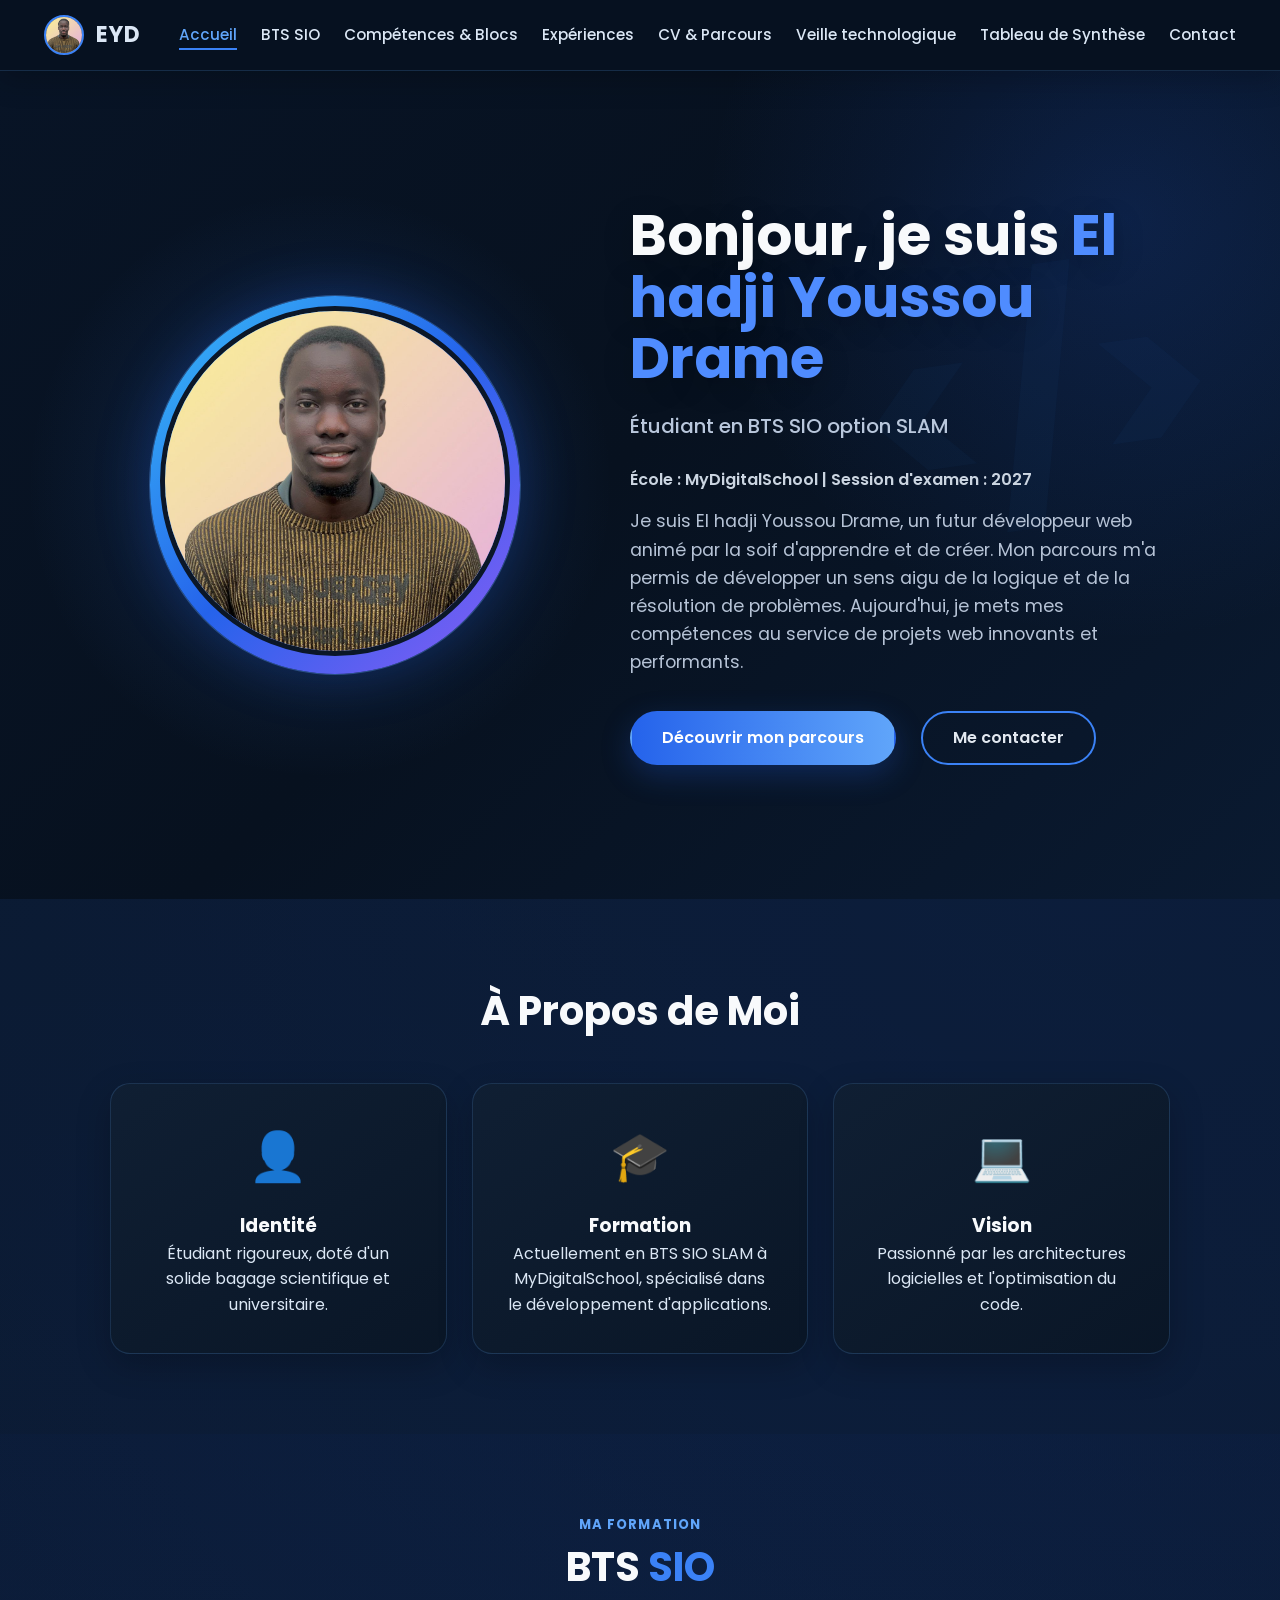
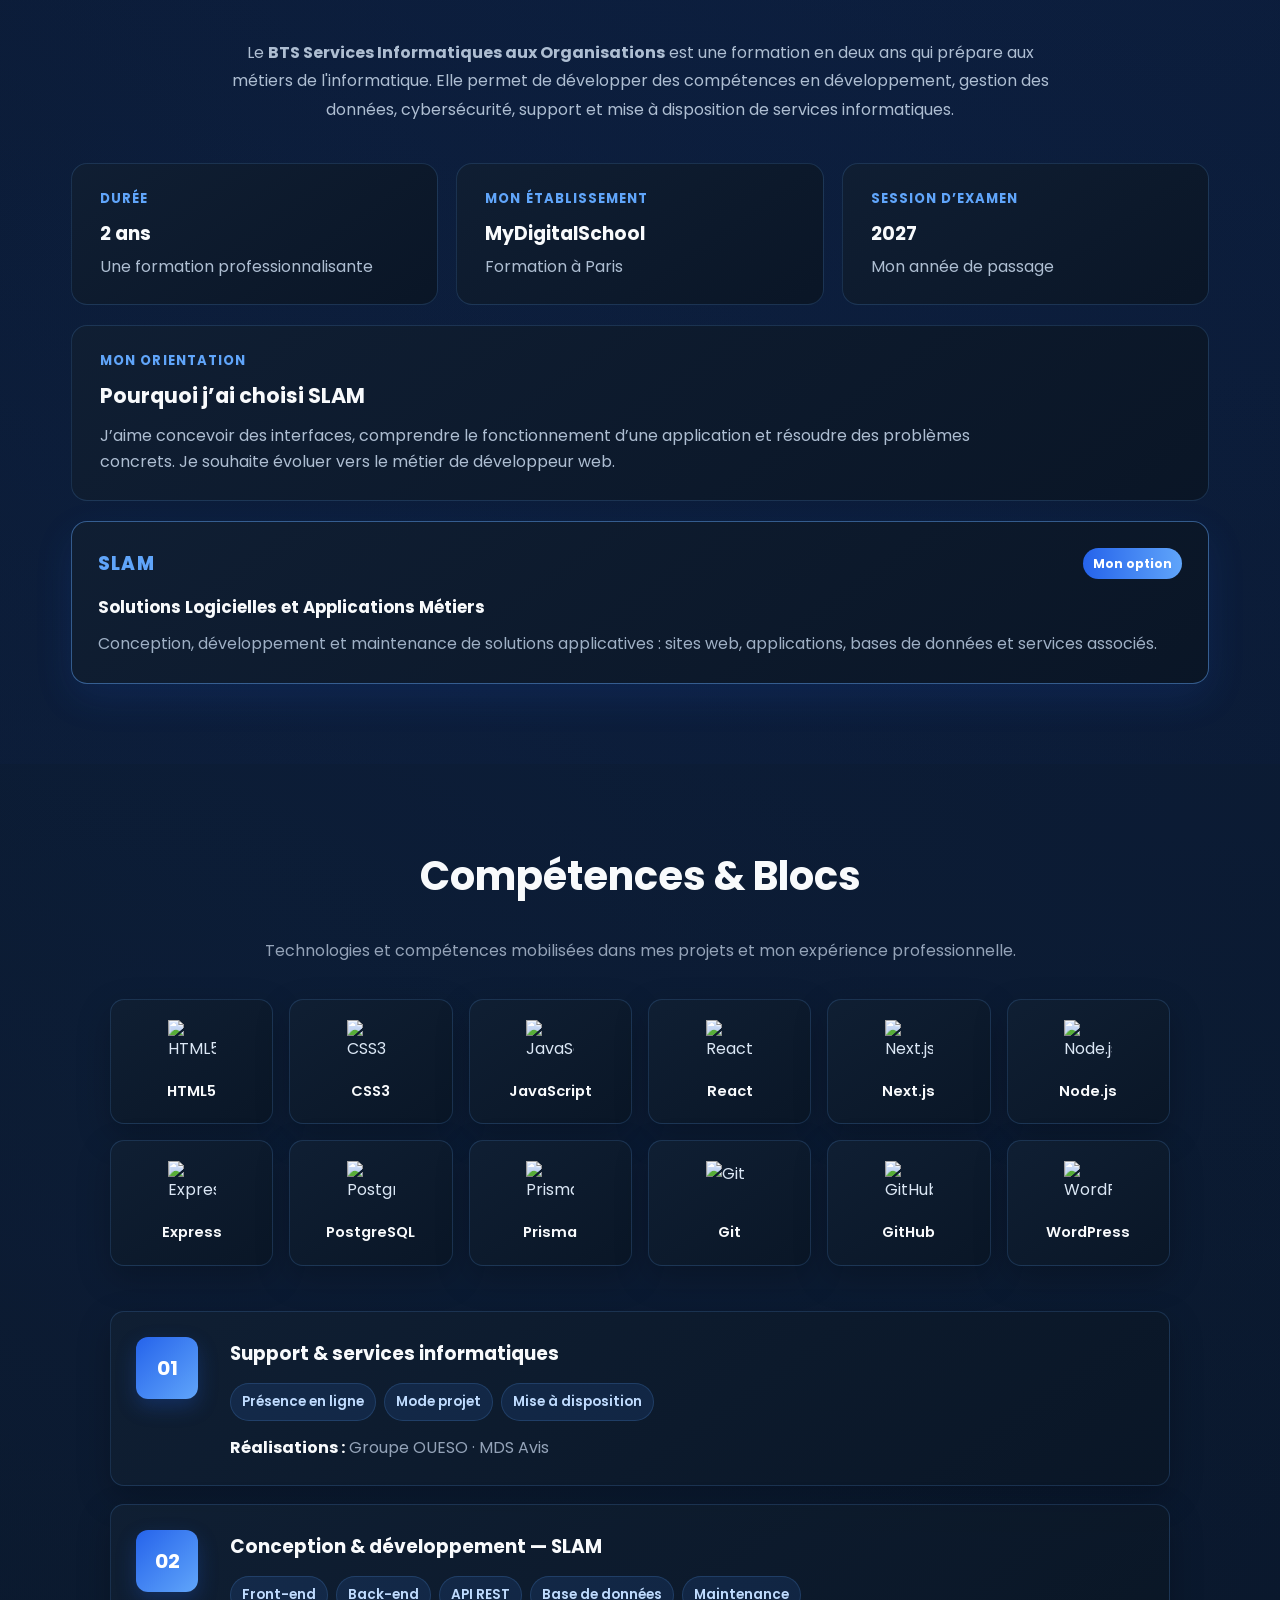
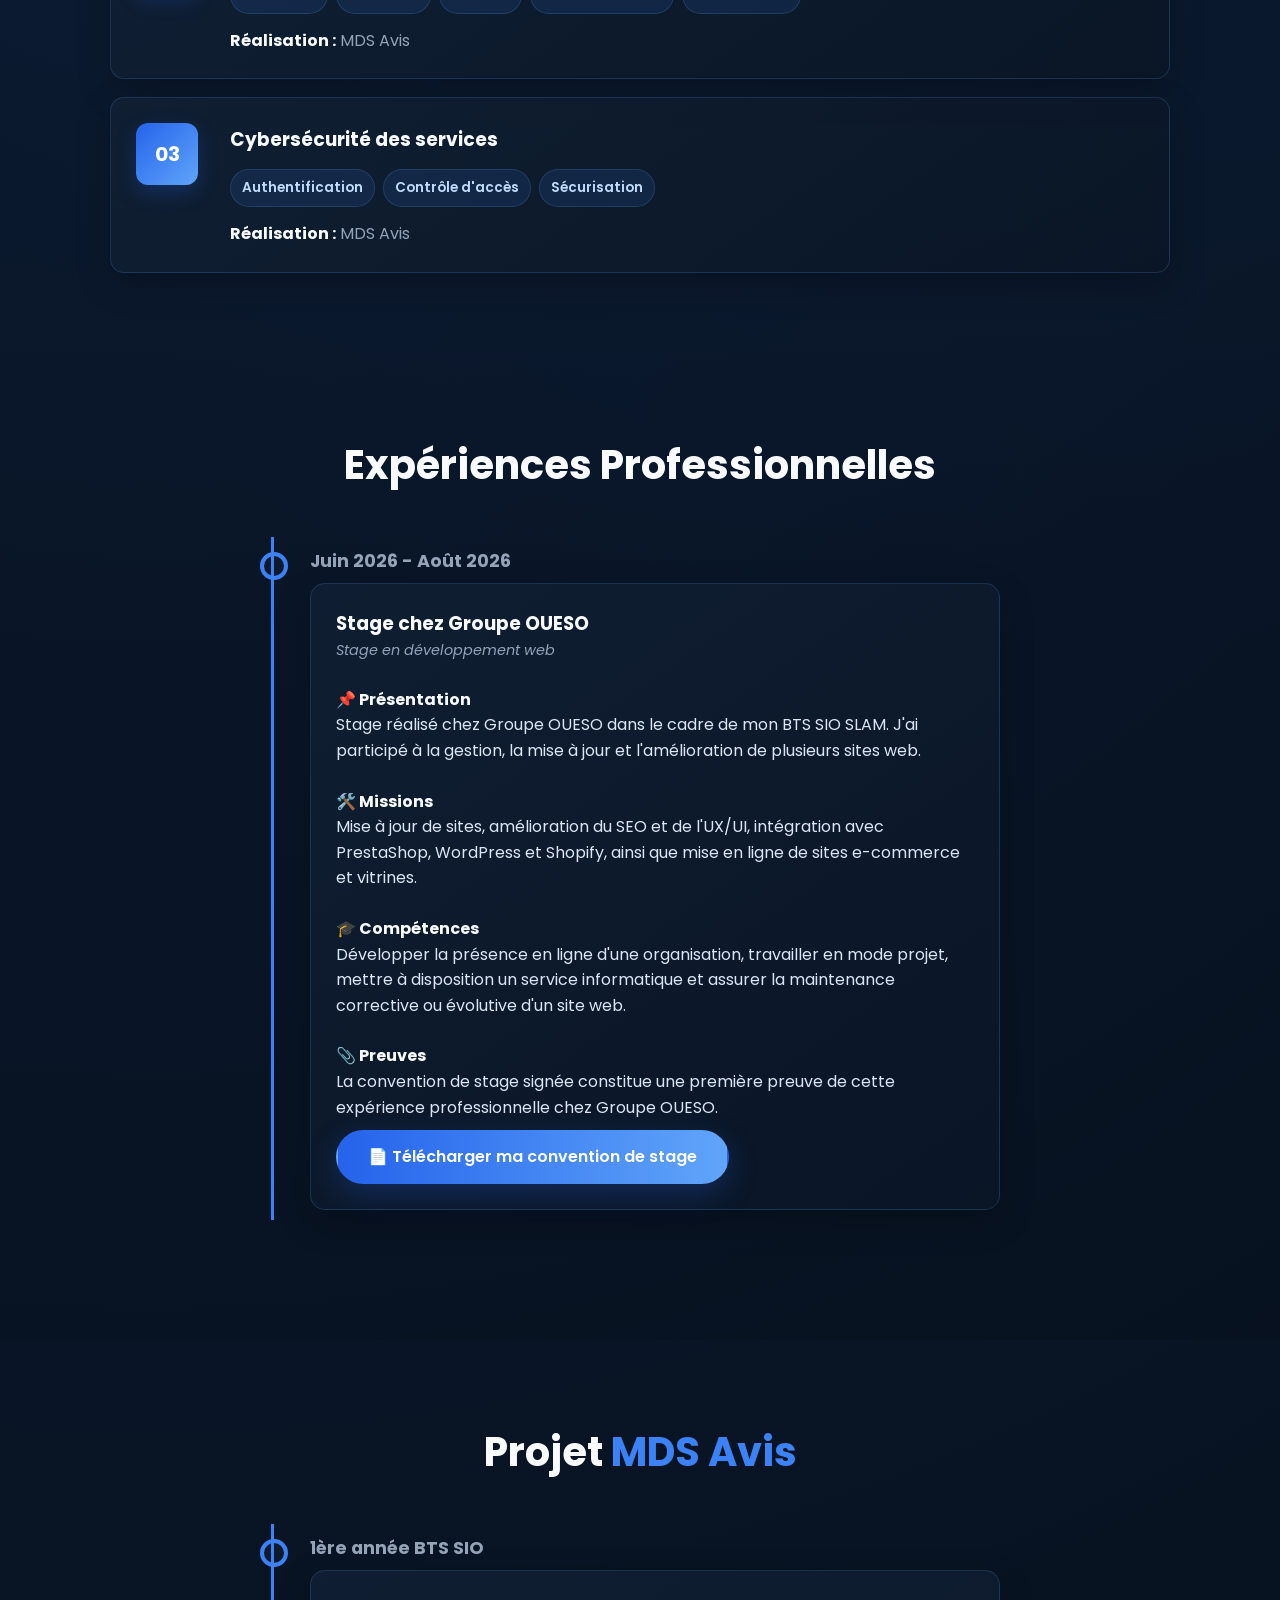
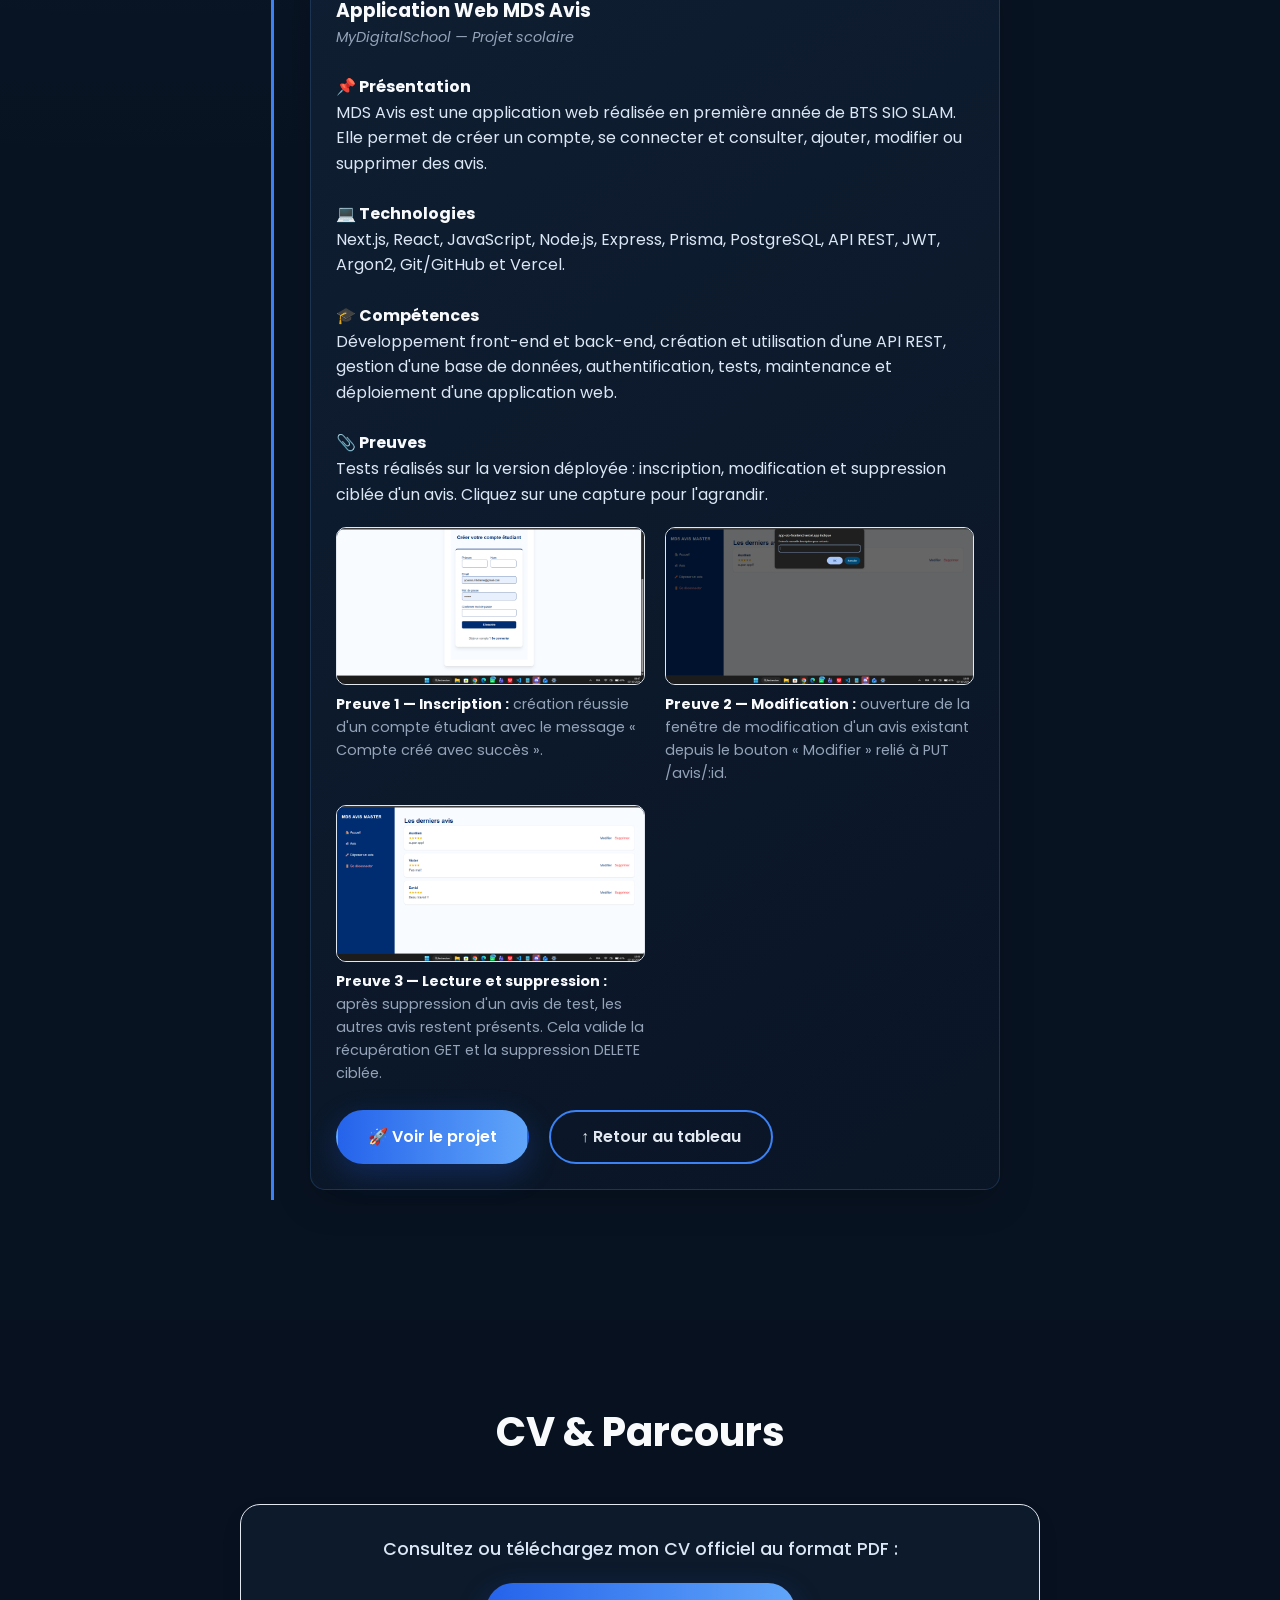
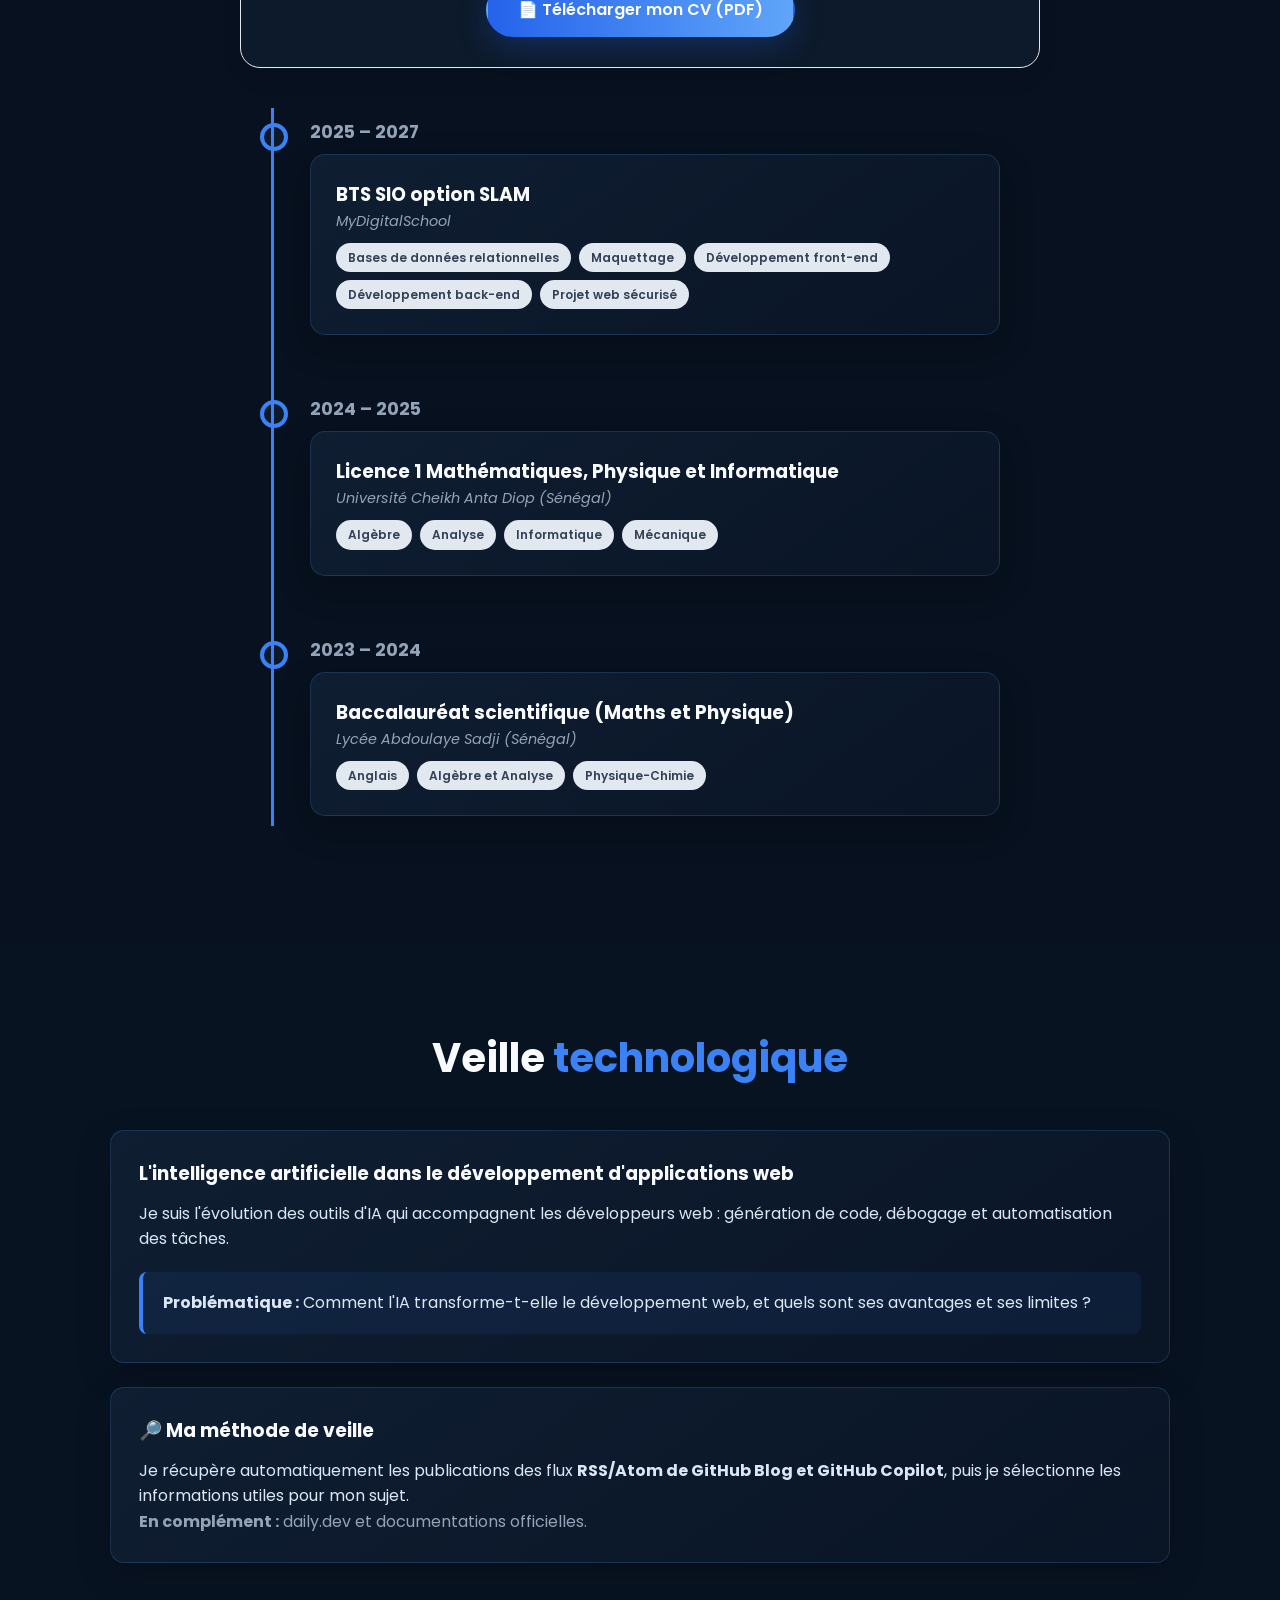
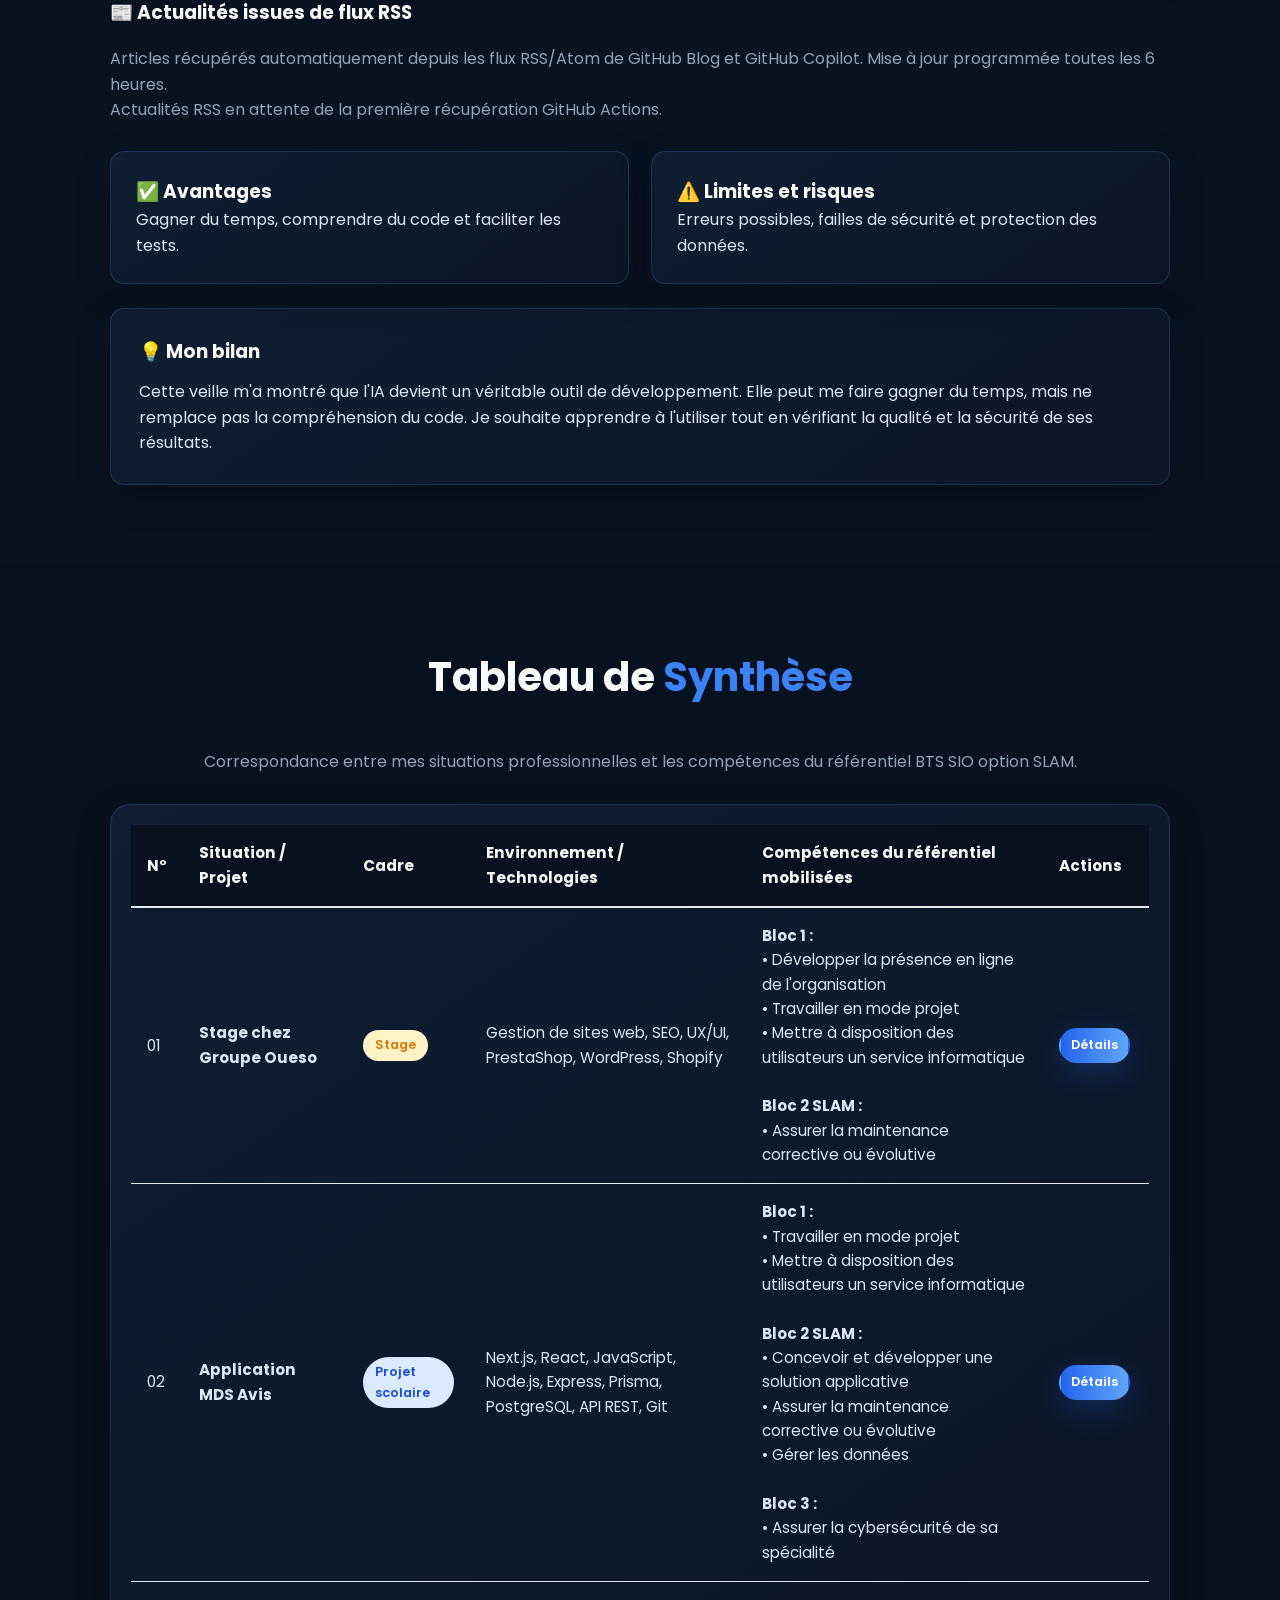
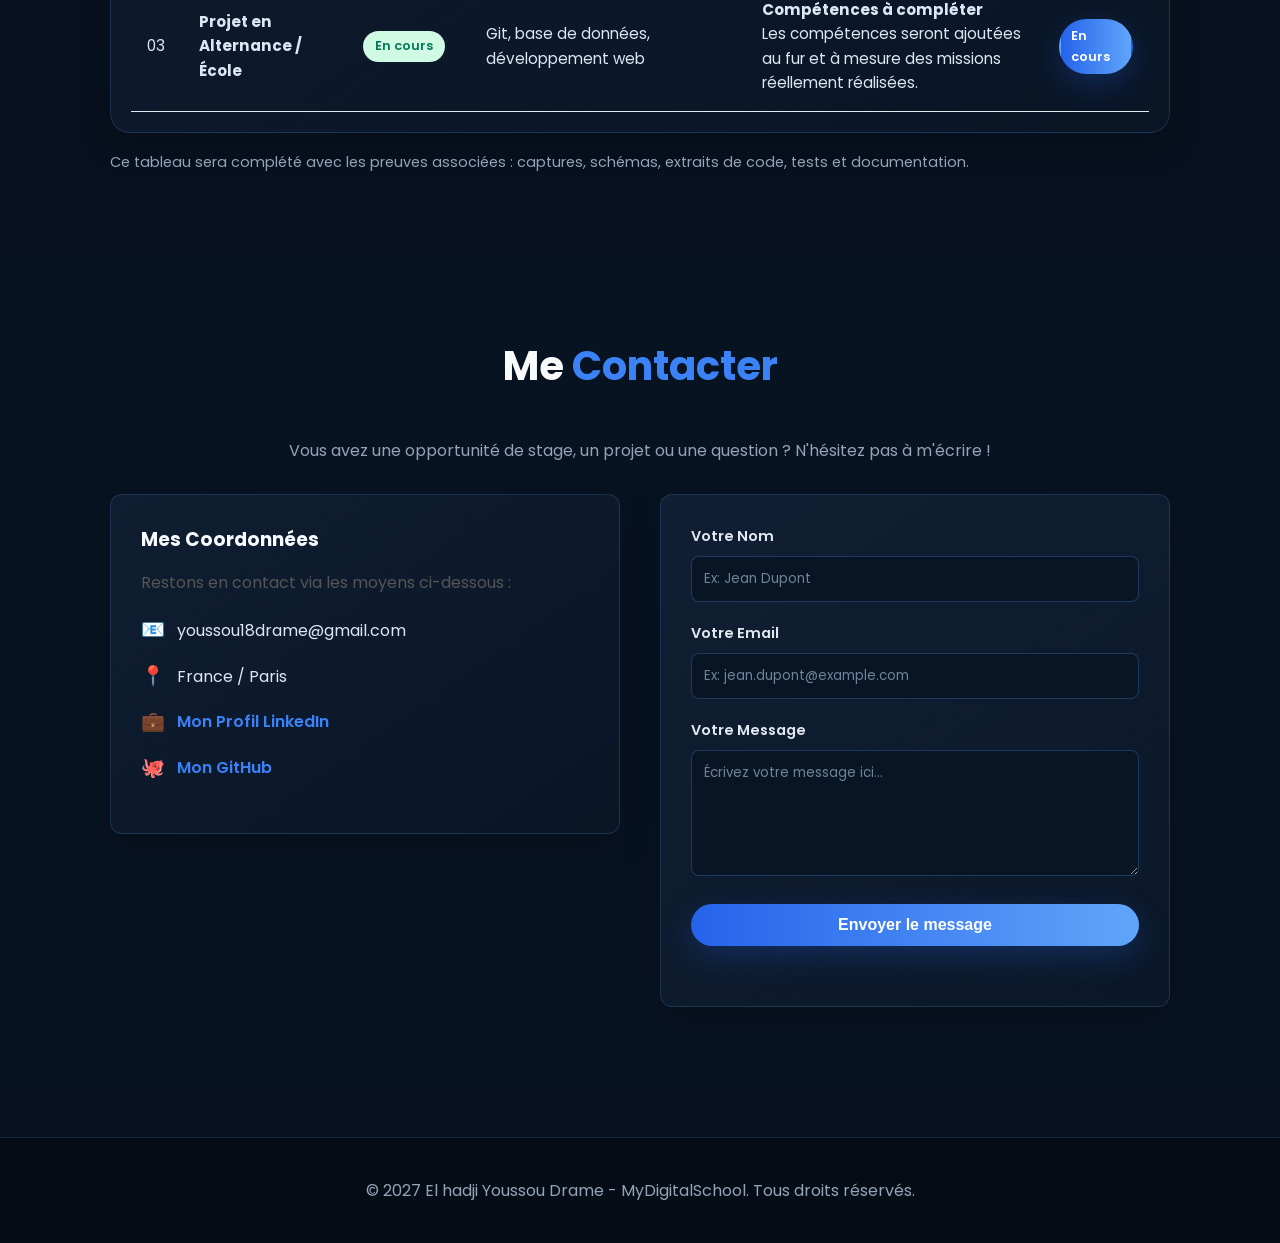
==== index.html @ c455af09 "Explain real RSS collection method in technology watch" ====
<!DOCTYPE html>

<html lang="fr">

<head>

    <meta charset="UTF-8">

    <meta name="viewport" content="width=device-width, initial-scale=1.0">

    <title>El hadji Youssou Drame | Portfolio - BTS SIO SLAM</title>

    <link rel="preconnect" href="https://fonts.googleapis.com">

    <link rel="preconnect" href="https://fonts.gstatic.com" crossorigin>

    <link
        href="https://fonts.googleapis.com/css2?family=Poppins:wght@300;400;600;700&display=swap"
        rel="stylesheet"
    >

    <link rel="manifest" href="manifest.webmanifest">
    <meta name="theme-color" content="#ffffff">

    <link rel="stylesheet" href="style.css?v=26">

</head>

<body>


    <!-- ========================================= -->
    <!-- HEADER / NAVIGATION -->
    <!-- ========================================= -->

    <header>

        <div class="header-container">

            <div class="logo-area">

                <img
                    src="photo-profil.jpeg"
                    alt="Logo"
                    class="mini-logo"
                >

                <span class="logo-text">EYD</span>

            </div>


            <nav id="main-nav">

                <ul>

                    <li>
                        <a href="#accueil" class="active">
                            Accueil
                        </a>
                    </li>

                    <li>
                        <a href="#bts-sio">
                            BTS SIO
                        </a>
                    </li>

                    <li>
                        <a href="#competences">
                            Compétences & Blocs
                        </a>
                    </li>

                    <li>
                        <a href="#experiences">
                            Expériences
                        </a>
                    </li>

                    <li>
                        <a href="#parcours">
                            CV & Parcours
                        </a>
                    </li>

                    <li>
                        <a href="#veille">
                            Veille technologique
                        </a>
                    </li>

                    <li>
                        <a href="#synthese">
                            Tableau de Synthèse
                        </a>
                    </li>

                    <li>
                        <a href="#contact">
                            Contact
                        </a>
                    </li>

                </ul>

            </nav>

        </div>

    </header>


    <main>


        <!-- ========================================= -->
        <!-- ACCUEIL -->
        <!-- ========================================= -->

        <section id="accueil" class="hero-section">

            <div class="container hero-wrapper">

                <div class="hero-image">

                    <div class="photo-container">

                        <img
                            src="photo-profil.jpeg"
                            alt="El hadji Youssou Drame"
                            class="profile-pic"
                        >

                    </div>

                </div>


                <div class="hero-content">

                    <h1>
                        Bonjour, je suis
                        <span class="highlight">
                            El hadji Youssou Drame
                        </span>
                    </h1>

                    <p class="role">
                        Étudiant en BTS SIO option SLAM
                    </p>

                    <p class="school-info">
                        École : MyDigitalSchool |
                        Session d'examen : 2027
                    </p>


                    <p class="hero-description">

                        Je suis El hadji Youssou Drame,
                        un futur développeur web animé par
                        la soif d'apprendre et de créer.

                        Mon parcours m'a permis de développer
                        un sens aigu de la logique et de la
                        résolution de problèmes.

                        Aujourd'hui, je mets mes compétences
                        au service de projets web innovants
                        et performants.

                    </p>


                    <div class="hero-btns">

                        <a
                            href="#parcours"
                            class="btn btn-primary"
                        >
                            Découvrir mon parcours
                        </a>

                        <a
                            href="#contact"
                            class="btn btn-secondary"
                        >
                            Me contacter
                        </a>

                    </div>

                </div>

            </div>

        </section>


        <!-- ========================================= -->
        <!-- À PROPOS -->
        <!-- ========================================= -->

        <section id="apropos" class="page-content">

            <div class="container">

                <h2 class="section-title">
                    À Propos de Moi
                </h2>


                <div
                    class="about-grid"
                    style="
                        display: grid;
                        grid-template-columns:
                        repeat(auto-fit, minmax(250px, 1fr));
                        gap: 25px;
                    "
                >

                    <div class="skill-card">

                        <div class="skill-icon">
                            👤
                        </div>

                        <h3>
                            Identité
                        </h3>

                        <p>
                            Étudiant rigoureux,
                            doté d'un solide bagage
                            scientifique et universitaire.
                        </p>

                    </div>


                    <div class="skill-card">

                        <div class="skill-icon">
                            🎓
                        </div>

                        <h3>
                            Formation
                        </h3>

                        <p>
                            Actuellement en BTS SIO SLAM
                            à MyDigitalSchool,
                            spécialisé dans le développement
                            d'applications.
                        </p>

                    </div>


                    <div class="skill-card">

                        <div class="skill-icon">
                            💻
                        </div>

                        <h3>
                            Vision
                        </h3>

                        <p>
                            Passionné par les architectures
                            logicielles et l'optimisation
                            du code.
                        </p>

                    </div>

                </div>

            </div>

        </section>


        <!-- ========================================= -->
        <!-- TABLEAU DE SYNTHÈSE -->
        <!-- ========================================= -->

        


        <!-- ========================================= -->
        <!-- COMPÉTENCES -->
        <!-- ========================================= -->

                <!-- ========================================= -->
        <!-- PRÉSENTATION BTS SIO -->
        <!-- ========================================= -->

        <section id="bts-sio" class="page-content bts-sio-section">
            <div class="container">
                <div class="bts-heading">
                    <span class="bts-kicker">Ma formation</span>
                    <h2 class="section-title">BTS <span class="highlight">SIO</span></h2>
                    <p class="bts-lead">
                        Le <strong>BTS Services Informatiques aux Organisations</strong> est une formation
                        en deux ans qui prépare aux métiers de l'informatique. Elle permet de développer
                        des compétences en développement, gestion des données, cybersécurité, support
                        et mise à disposition de services informatiques.
                    </p>
                </div>

                <div class="bts-summary-grid">
                    <article class="bts-summary-card">
                        <span class="bts-info-title">Durée</span>
                        <strong>2 ans</strong>
                        <p>Une formation professionnalisante</p>
                    </article>
                    <article class="bts-summary-card">
                        <span class="bts-info-title">Mon établissement</span>
                        <strong>MyDigitalSchool</strong>
                        <p>Formation à Paris</p>
                    </article>
                    <article class="bts-summary-card">
                        <span class="bts-info-title">Session d’examen</span>
                        <strong>2027</strong>
                        <p>Mon année de passage</p>
                    </article>
                </div>

                <div class="bts-motivation">
                    <span class="bts-label">Mon orientation</span>
                    <h3>Pourquoi j’ai choisi SLAM</h3>
                    <p>J’aime concevoir des interfaces, comprendre le fonctionnement d’une application et résoudre des problèmes concrets. Je souhaite évoluer vers le métier de développeur web.</p>
                </div>

                <div class="bts-options">
                    <article class="bts-option-card active-option">
                        <div class="bts-option-top">
                            <span class="bts-option-code">SLAM</span>
                            <span class="bts-choice">Mon option</span>
                        </div>
                        <h3>Solutions Logicielles et Applications Métiers</h3>
                        <p>
                            Conception, développement et maintenance de solutions applicatives :
                            sites web, applications, bases de données et services associés.
                        </p>
                    </article>

                </div>
            </div>
        </section>


<section id="competences" class="page-content">
            <div class="container">
                <h2 class="section-title">Compétences & Blocs</h2>
                <p class="skills-intro">Technologies et compétences mobilisées dans mes projets et mon expérience professionnelle.</p>

                <div class="tech-stack">
                    <div class="tech-item"><img src="https://cdn.jsdelivr.net/gh/devicons/devicon@latest/icons/html5/html5-original.svg" alt="HTML5"><span>HTML5</span></div>
                    <div class="tech-item"><img src="https://cdn.jsdelivr.net/gh/devicons/devicon@latest/icons/css3/css3-original.svg" alt="CSS3"><span>CSS3</span></div>
                    <div class="tech-item"><img src="https://cdn.jsdelivr.net/gh/devicons/devicon@latest/icons/javascript/javascript-original.svg" alt="JavaScript"><span>JavaScript</span></div>
                    <div class="tech-item"><img src="https://cdn.jsdelivr.net/gh/devicons/devicon@latest/icons/react/react-original.svg" alt="React"><span>React</span></div>
                    <div class="tech-item"><img src="https://cdn.jsdelivr.net/gh/devicons/devicon@latest/icons/nextjs/nextjs-original.svg" alt="Next.js"><span>Next.js</span></div>
                    <div class="tech-item"><img src="https://cdn.jsdelivr.net/gh/devicons/devicon@latest/icons/nodejs/nodejs-original.svg" alt="Node.js"><span>Node.js</span></div>
                    <div class="tech-item"><img src="https://cdn.jsdelivr.net/gh/devicons/devicon@latest/icons/express/express-original.svg" alt="Express"><span>Express</span></div>
                    <div class="tech-item"><img src="https://cdn.jsdelivr.net/gh/devicons/devicon@latest/icons/postgresql/postgresql-original.svg" alt="PostgreSQL"><span>PostgreSQL</span></div>
                    <div class="tech-item"><img src="https://cdn.jsdelivr.net/gh/devicons/devicon@latest/icons/prisma/prisma-original.svg" alt="Prisma"><span>Prisma</span></div>
                    <div class="tech-item"><img src="https://cdn.jsdelivr.net/gh/devicons/devicon@latest/icons/git/git-original.svg" alt="Git"><span>Git</span></div>
                    <div class="tech-item"><img src="https://cdn.jsdelivr.net/gh/devicons/devicon@latest/icons/github/github-original.svg" alt="GitHub"><span>GitHub</span></div>
                    <div class="tech-item"><img src="https://cdn.jsdelivr.net/gh/devicons/devicon@latest/icons/wordpress/wordpress-plain.svg" alt="WordPress"><span>WordPress</span></div>
                </div>

                <div class="blocks-grid">
                    <article class="block-card">
                        <div class="block-number">01</div>
                        <div>
                            <h3>Support & services informatiques</h3>
                            <div class="competence-tags">
                                <span>Présence en ligne</span><span>Mode projet</span><span>Mise à disposition</span>
                            </div>
                            <p><strong>Réalisations :</strong> Groupe OUESO · MDS Avis</p>
                        </div>
                    </article>

                    <article class="block-card">
                        <div class="block-number">02</div>
                        <div>
                            <h3>Conception & développement — SLAM</h3>
                            <div class="competence-tags">
                                <span>Front-end</span><span>Back-end</span><span>API REST</span><span>Base de données</span><span>Maintenance</span>
                            </div>
                            <p><strong>Réalisation :</strong> MDS Avis</p>
                        </div>
                    </article>

                    <article class="block-card">
                        <div class="block-number">03</div>
                        <div>
                            <h3>Cybersécurité des services</h3>
                            <div class="competence-tags">
                                <span>Authentification</span><span>Contrôle d'accès</span><span>Sécurisation</span>
                            </div>
                            <p><strong>Réalisation :</strong> MDS Avis</p>
                        </div>
                    </article>
                </div>
            </div>
        </section>


        <!-- ========================================= -->
        <!-- EXPÉRIENCES PROFESSIONNELLES -->
        <!-- ========================================= -->

        <section id="experiences" class="page-content" style="background-color:#fff;">
            <div class="container">
                <h2 class="section-title">Expériences Professionnelles</h2>

                <div class="timeline">
                    <div class="timeline-item">
                        <div class="timeline-date">Juin 2026 - Août 2026</div>

                        <div class="timeline-content">
                            <h3>Stage chez Groupe OUESO</h3>
                            <p class="location">Stage en développement web</p>

                            <h4 style="margin-top:25px;">📌 Présentation</h4>
                            <p>
                                Stage réalisé chez Groupe OUESO dans le cadre de mon BTS SIO SLAM.
                                J'ai participé à la gestion, la mise à jour et l'amélioration
                                de plusieurs sites web.
                            </p>

                            <h4 style="margin-top:25px;">🛠️ Missions</h4>
                            <p>
                                Mise à jour de sites, amélioration du SEO et de l'UX/UI,
                                intégration avec PrestaShop, WordPress et Shopify,
                                ainsi que mise en ligne de sites e-commerce et vitrines.
                            </p>

                            <h4 style="margin-top:25px;">🎓 Compétences</h4>
                            <p>
                                Développer la présence en ligne d'une organisation, travailler
                                en mode projet, mettre à disposition un service informatique
                                et assurer la maintenance corrective ou évolutive d'un site web.
                            </p>

                            <h4 style="margin-top:25px;">📎 Preuves</h4>
                            <p>
                                La convention de stage signée constitue une première preuve de cette
                                expérience professionnelle chez Groupe OUESO.
                            </p>
                            <a href="Convention%20stage%20-%20DRAME.pdf"
                               download
                               class="btn btn-primary"
                               style="display:inline-block;margin-top:10px;">
                                📄 Télécharger ma convention de stage
                            </a>
                        </div>
                    </div>
                </div>
            </div>
        </section>


        <!-- ========================================= -->
        <!-- PROJET MDS AVIS -->
        <!-- ========================================= -->

        <section id="projet-mds-avis" class="page-content">
            <div class="container">
                <h2 class="section-title">
                    Projet <span class="highlight">MDS Avis</span>
                </h2>

                <div class="timeline">
                    <div class="timeline-item">
                        <div class="timeline-date">1ère année BTS SIO</div>

                        <div class="timeline-content">
                            <h3>Application Web MDS Avis</h3>
                            <p class="location">MyDigitalSchool — Projet scolaire</p>

                            <h4 style="margin-top:25px;">📌 Présentation</h4>
                            <p>
                                MDS Avis est une application web réalisée en première année de BTS SIO SLAM.
                                Elle permet de créer un compte, se connecter et consulter, ajouter,
                                modifier ou supprimer des avis.
                            </p>

                            <h4 style="margin-top:25px;">💻 Technologies</h4>
                            <p>
                                Next.js, React, JavaScript, Node.js, Express, Prisma, PostgreSQL,
                                API REST, JWT, Argon2, Git/GitHub et Vercel.
                            </p>

                            <h4 style="margin-top:25px;">🎓 Compétences</h4>
                            <p>
                                Développement front-end et back-end, création et utilisation d'une API REST,
                                gestion d'une base de données, authentification, tests, maintenance
                                et déploiement d'une application web.
                            </p>

                            <h4 style="margin-top:25px;">📎 Preuves</h4>
                            <p>
                                Tests réalisés sur la version déployée : inscription, modification
                                et suppression ciblée d'un avis. Cliquez sur une capture pour l'agrandir.
                            </p>

                            <div style="display:grid;grid-template-columns:repeat(auto-fit,minmax(260px,1fr));gap:20px;margin-top:20px;">
                                    <figure style="margin:0;">
                                        <button type="button" onclick="ouvrirPreuve('Capture d’écran (543).png')" title="Cliquez pour voir la capture en grand" style="display:block;width:100%;padding:0;border:0;background:none;cursor:zoom-in;">
                                            <span style="display:block;width:100%;aspect-ratio:16/8.15;overflow:hidden;border-radius:10px;border:1px solid #e2e8f0;">
                                                <img src="Capture d’écran (543).png"
                                                 alt="Preuve de création de compte MDS Avis"
                                                 loading="lazy"
                                                 style="display:block;width:100%;transform:translateY(-9.2%);">
                                            </span>
                                        </button>
                                        <figcaption style="margin-top:8px;font-size:0.9rem;color:var(--text-light);">
                                            <strong>Preuve 1 — Inscription :</strong>
                                            création réussie d'un compte étudiant avec le message
                                            « Compte créé avec succès ».
                                        </figcaption>
                                    </figure>

                                    <figure style="margin:0;">
                                        <button type="button" onclick="ouvrirPreuve('Capture d’écran (549).png')" title="Cliquez pour voir la capture en grand" style="display:block;width:100%;padding:0;border:0;background:none;cursor:zoom-in;">
                                            <span style="display:block;width:100%;aspect-ratio:16/8.15;overflow:hidden;border-radius:10px;border:1px solid #e2e8f0;">
                                                <img src="Capture d’écran (549).png"
                                                 alt="Preuve du bouton Modifier MDS Avis"
                                                 loading="lazy"
                                                 style="display:block;width:100%;transform:translateY(-9.2%);">
                                            </span>
                                        </button>
                                        <figcaption style="margin-top:8px;font-size:0.9rem;color:var(--text-light);">
                                            <strong>Preuve 2 — Modification :</strong>
                                            ouverture de la fenêtre de modification d'un avis existant
                                            depuis le bouton « Modifier » relié à PUT /avis/:id.
                                        </figcaption>
                                    </figure>

                                    <figure style="margin:0;">
                                        <button type="button" onclick="ouvrirPreuve('Capture d’écran (552).png')" title="Cliquez pour voir la capture en grand" style="display:block;width:100%;padding:0;border:0;background:none;cursor:zoom-in;">
                                            <span style="display:block;width:100%;aspect-ratio:16/8.15;overflow:hidden;border-radius:10px;border:1px solid #e2e8f0;">
                                                <img src="Capture d’écran (552).png"
                                                 alt="Preuve de suppression ciblée MDS Avis"
                                                 loading="lazy"
                                                 style="display:block;width:100%;transform:translateY(-9.2%);">
                                            </span>
                                        </button>
                                        <figcaption style="margin-top:8px;font-size:0.9rem;color:var(--text-light);">
                                            <strong>Preuve 3 — Lecture et suppression :</strong>
                                            après suppression d'un avis de test, les autres avis restent
                                            présents. Cela valide la récupération GET et la suppression DELETE ciblée.
                                        </figcaption>
                                    </figure>
                                </div>

                            <div style="display:flex;flex-wrap:wrap;gap:10px;margin-top:25px;">
                                <a href="https://app-sio-frontend.vercel.app"
                                   target="_blank"
                                   rel="noopener noreferrer"
                                   class="btn btn-primary">
                                    🚀 Voir le projet
                                </a>
                                <a href="#synthese" class="btn btn-secondary">
                                    ↑ Retour au tableau
                                </a>
                            </div>
                        </div>
                    </div>
                </div>
            </div>
        </section>


        <!-- ========================================= -->
        <!-- PARCOURS ET CV -->
        <!-- ========================================= -->

        <section
            id="parcours"
            class="page-content"
        >

            <div class="container">

                <h2 class="section-title">
                    CV & Parcours
                </h2>


                <!-- CV -->

                <div class="cv-action-box">

                    <p>
                        Consultez ou téléchargez mon CV
                        officiel au format PDF :
                    </p>

                    <a
                        href="CV_FINAL_DROITE_ENTIEREMENT_VISIBLE.pdf"
                        download="CV_El_Hadji_Youssou_Drame.pdf"
                        class="btn btn-primary"
                    >
                        📄 Télécharger mon CV (PDF)
                    </a>

                </div>


                <!-- PARCOURS -->

                <div class="timeline">


                    <!-- BTS -->

                    <div class="timeline-item">

                        <div class="timeline-date">
                            2025 – 2027
                        </div>


                        <div class="timeline-content">

                            <h3>
                                BTS SIO option SLAM
                            </h3>

                            <p class="location">
                                MyDigitalSchool
                            </p>


                            <div
                                style="
                                    margin-top: 10px;
                                    display: flex;
                                    gap: 8px;
                                    flex-wrap: wrap;
                                "
                            >

                                <span
                                    class="badge"
                                    style="
                                        background-color: #e2e8f0;
                                        color: #334155;
                                        font-size: 0.75rem;
                                    "
                                >
                                    Bases de données relationnelles
                                </span>


                                <span
                                    class="badge"
                                    style="
                                        background-color: #e2e8f0;
                                        color: #334155;
                                        font-size: 0.75rem;
                                    "
                                >
                                    Maquettage
                                </span>


                                <span
                                    class="badge"
                                    style="
                                        background-color: #e2e8f0;
                                        color: #334155;
                                        font-size: 0.75rem;
                                    "
                                >
                                    Développement front-end
                                </span>


                                <span
                                    class="badge"
                                    style="
                                        background-color: #e2e8f0;
                                        color: #334155;
                                        font-size: 0.75rem;
                                    "
                                >
                                    Développement back-end
                                </span>


                                <span
                                    class="badge"
                                    style="
                                        background-color: #e2e8f0;
                                        color: #334155;
                                        font-size: 0.75rem;
                                    "
                                >
                                    Projet web sécurisé
                                </span>

                            </div>

                        </div>

                    </div>


                    <!-- UNIVERSITÉ -->

                    <div class="timeline-item">

                        <div class="timeline-date">
                            2024 – 2025
                        </div>


                        <div class="timeline-content">

                            <h3>
                                Licence 1 Mathématiques,
                                Physique et Informatique
                            </h3>

                            <p class="location">
                                Université Cheikh Anta Diop
                                (Sénégal)
                            </p>


                            <div
                                style="
                                    margin-top: 10px;
                                    display: flex;
                                    gap: 8px;
                                    flex-wrap: wrap;
                                "
                            >

                                <span
                                    class="badge"
                                    style="
                                        background-color: #e2e8f0;
                                        color: #334155;
                                        font-size: 0.75rem;
                                    "
                                >
                                    Algèbre
                                </span>


                                <span
                                    class="badge"
                                    style="
                                        background-color: #e2e8f0;
                                        color: #334155;
                                        font-size: 0.75rem;
                                    "
                                >
                                    Analyse
                                </span>


                                <span
                                    class="badge"
                                    style="
                                        background-color: #e2e8f0;
                                        color: #334155;
                                        font-size: 0.75rem;
                                    "
                                >
                                    Informatique
                                </span>


                                <span
                                    class="badge"
                                    style="
                                        background-color: #e2e8f0;
                                        color: #334155;
                                        font-size: 0.75rem;
                                    "
                                >
                                    Mécanique
                                </span>

                            </div>

                        </div>

                    </div>


                    <!-- BAC -->

                    <div class="timeline-item">

                        <div class="timeline-date">
                            2023 – 2024
                        </div>


                        <div class="timeline-content">

                            <h3>
                                Baccalauréat scientifique
                                (Maths et Physique)
                            </h3>

                            <p class="location">
                                Lycée Abdoulaye Sadji
                                (Sénégal)
                            </p>


                            <div
                                style="
                                    margin-top: 10px;
                                    display: flex;
                                    gap: 8px;
                                    flex-wrap: wrap;
                                "
                            >

                                <span
                                    class="badge"
                                    style="
                                        background-color: #e2e8f0;
                                        color: #334155;
                                        font-size: 0.75rem;
                                    "
                                >
                                    Anglais
                                </span>


                                <span
                                    class="badge"
                                    style="
                                        background-color: #e2e8f0;
                                        color: #334155;
                                        font-size: 0.75rem;
                                    "
                                >
                                    Algèbre et Analyse
                                </span>


                                <span
                                    class="badge"
                                    style="
                                        background-color: #e2e8f0;
                                        color: #334155;
                                        font-size: 0.75rem;
                                    "
                                >
                                    Physique-Chimie
                                </span>

                            </div>

                        </div>

                    </div>

                </div>

            </div>

        </section>


        <!-- ========================================= -->
        <!-- CONTACT -->
        <!-- ========================================= -->

                <!-- ========================================= -->
        <!-- VEILLE TECHNOLOGIQUE -->
        <!-- ========================================= -->

        <section id="veille" class="page-content veille-section">
            <div class="container">
                <h2 class="section-title">Veille <span class="highlight">technologique</span></h2>

                <div class="veille-intro">
                    <h3>L'intelligence artificielle dans le développement d'applications web</h3>
                    <p>Je suis l'évolution des outils d'IA qui accompagnent les développeurs web : génération de code, débogage et automatisation des tâches.</p>
                    <div class="veille-problematique">
                        <strong>Problématique :</strong>
                        Comment l'IA transforme-t-elle le développement web, et quels sont ses avantages et ses limites ?
                    </div>
                </div>

                <div class="veille-method">
                    <h3>🔎 Ma méthode de veille</h3>
                    <p>Je récupère automatiquement les publications des flux <strong>RSS/Atom de GitHub Blog et GitHub Copilot</strong>, puis je sélectionne les informations utiles pour mon sujet.</p>
                    <p class="veille-sources"><strong>En complément :</strong> daily.dev et documentations officielles.</p>
                </div>

                <h3 class="veille-subtitle">📰 Actualités issues de flux RSS</h3>
                <p class="veille-sources">Articles récupérés automatiquement depuis les flux RSS/Atom de GitHub Blog et GitHub Copilot. Mise à jour programmée toutes les 6 heures.</p>
                <p id="veille-rss-status" class="veille-sources" role="status">Chargement des flux RSS…</p>
                <div id="veille-rss-grid" class="veille-grid" aria-live="polite"></div>
                <noscript><p>Activez JavaScript pour afficher les actualités des flux RSS.</p></noscript>

                <div class="veille-bilan">
                    <div>
                        <h3>✅ Avantages</h3>
                        <p>Gagner du temps, comprendre du code et faciliter les tests.</p>
                    </div>
                    <div>
                        <h3>⚠️ Limites et risques</h3>
                        <p>Erreurs possibles, failles de sécurité et protection des données.</p>
                    </div>
                </div>

                <div class="veille-conclusion">
                    <h3>💡 Mon bilan</h3>
                    <p>Cette veille m'a montré que l'IA devient un véritable outil de développement. Elle peut me faire gagner du temps, mais ne remplace pas la compréhension du code. Je souhaite apprendre à l'utiliser tout en vérifiant la qualité et la sécurité de ses résultats.</p>
                </div>
            </div>
        </section>


<section id="synthese" class="page-content" style="background-color: #fff;">
            <div class="container">

                <h2 class="section-title">
                    Tableau de <span class="highlight">Synthèse</span>
                </h2>

                <p class="text-center" style="color: var(--text-light); margin-bottom: 20px;">
                    Correspondance entre mes situations professionnelles et les compétences
                    du référentiel BTS SIO option SLAM.
                </p>

                <div class="table-container">
                    <table class="synthese-table">
                        <thead>
                            <tr>
                                <th>N°</th>
                                <th>Situation / Projet</th>
                                <th>Cadre</th>
                                <th>Environnement / Technologies</th>
                                <th>Compétences du référentiel mobilisées</th>
                                <th>Actions</th>
                            </tr>
                        </thead>

                        <tbody>
                            <tr>
                                <td>01</td>
                                <td><strong>Stage chez Groupe Oueso</strong></td>
                                <td>
                                    <span class="badge" style="background-color:#fef3c7;color:#d97706;">
                                        Stage
                                    </span>
                                </td>
                                <td>
                                    Gestion de sites web, SEO, UX/UI,
                                    PrestaShop, WordPress, Shopify
                                </td>
                                <td>
                                    <strong>Bloc 1 :</strong><br>
                                    • Développer la présence en ligne de l'organisation<br>
                                    • Travailler en mode projet<br>
                                    • Mettre à disposition des utilisateurs un service informatique<br><br>
                                    <strong>Bloc 2 SLAM :</strong><br>
                                    • Assurer la maintenance corrective ou évolutive
                                </td>
                                <td>
                                    <a href="#experiences" class="btn btn-primary"
                                       style="padding:5px 10px;font-size:0.8rem;">
                                        Détails
                                    </a>
                                </td>
                            </tr>

                            <tr>
                                <td>02</td>
                                <td><strong>Application MDS Avis</strong></td>
                                <td>
                                    <span class="badge" style="background-color:#dbeafe;color:#1d4ed8;">
                                        Projet scolaire
                                    </span>
                                </td>
                                <td>
                                    Next.js, React, JavaScript, Node.js,
                                    Express, Prisma, PostgreSQL, API REST, Git
                                </td>
                                <td>
                                    <strong>Bloc 1 :</strong><br>
                                    • Travailler en mode projet<br>
                                    • Mettre à disposition des utilisateurs un service informatique<br><br>
                                    <strong>Bloc 2 SLAM :</strong><br>
                                    • Concevoir et développer une solution applicative<br>
                                    • Assurer la maintenance corrective ou évolutive<br>
                                    • Gérer les données<br><br>
                                    <strong>Bloc 3 :</strong><br>
                                    • Assurer la cybersécurité de sa spécialité
                                </td>
                                <td>
                                    <a href="#projet-mds-avis" class="btn btn-primary"
                                       style="padding:5px 10px;font-size:0.8rem;">
                                        Détails
                                    </a>
                                </td>
                            </tr>

                            <tr>
                                <td>03</td>
                                <td><strong>Projet en Alternance / École</strong></td>
                                <td>
                                    <span class="badge" style="background-color:#d1fae5;color:#047857;">
                                        En cours
                                    </span>
                                </td>
                                <td>
                                    Git, base de données, développement web
                                </td>
                                <td>
                                    <strong>Compétences à compléter</strong><br>
                                    Les compétences seront ajoutées au fur et à mesure
                                    des missions réellement réalisées.
                                </td>
                                <td>
                                    <span class="btn btn-primary"
                                          style="padding:5px 10px;font-size:0.8rem;">
                                        En cours
                                    </span>
                                </td>
                            </tr>
                        </tbody>
                    </table>
                </div>

                <p style="margin-top:18px;color:var(--text-light);font-size:0.9rem;">
                    Ce tableau sera complété avec les preuves associées :
                    captures, schémas, extraits de code, tests et documentation.
                </p>

            </div>
        </section>

<section
            id="contact"
            class="page-content"
            style="background-color: #f8fafc;"
        >

            <div class="container">

                <h2 class="section-title">

                    Me

                    <span class="highlight">
                        Contacter
                    </span>

                </h2>


                <p
                    class="text-center"
                    style="
                        color: var(--text-light);
                        margin-bottom: 30px;
                    "
                >
                    Vous avez une opportunité de stage,
                    un projet ou une question ?
                    N'hésitez pas à m'écrire !
                </p>


                <div
                    class="contact-grid"
                    style="
                        display: grid;
                        grid-template-columns:
                        repeat(auto-fit, minmax(300px, 1fr));
                        gap: 40px;
                        align-items: start;
                    "
                >


                    <!-- MES COORDONNÉES -->

                    <div
                        class="contact-info"
                        style="
                            background: white;
                            padding: 30px;
                            border-radius: 12px;
                            box-shadow:
                            0 4px 6px -1px rgba(0,0,0,0.1);
                        "
                    >

                        <h3>
                            Mes Coordonnées
                        </h3>


                        <p
                            style="
                                margin: 15px 0;
                                color: #555;
                            "
                        >
                            Restons en contact via
                            les moyens ci-dessous :
                        </p>


                        <div
                            style="
                                margin: 20px 0;
                                display: flex;
                                flex-direction: column;
                                gap: 15px;
                            "
                        >


                            <!-- EMAIL -->

                            <div
                                style="
                                    display: flex;
                                    align-items: center;
                                    gap: 12px;
                                "
                            >

                                <span style="font-size: 1.2rem;">
                                    📧
                                </span>

                                <a
                                    href="mailto:youssou18drame@gmail.com"
                                    style="
                                        color: var(--text-color);
                                        text-decoration: none;
                                    "
                                >
                                    youssou18drame@gmail.com
                                </a>

                            </div>


                            <!-- LOCALISATION -->

                            <div
                                style="
                                    display: flex;
                                    align-items: center;
                                    gap: 12px;
                                "
                            >

                                <span style="font-size: 1.2rem;">
                                    📍
                                </span>

                                <span>
                                    France / Paris
                                </span>

                            </div>


                            <!-- LINKEDIN -->

                            <div
                                style="
                                    display: flex;
                                    align-items: center;
                                    gap: 12px;
                                "
                            >

                                <span style="font-size: 1.2rem;">
                                    💼
                                </span>

                                <a
                                    href="https://www.linkedin.com/in/el-hadji-youssou-drame-12022438a/"
                                    target="_blank"
                                    rel="noopener noreferrer"
                                    style="
                                        color: var(--primary-color);
                                        text-decoration: none;
                                        font-weight: 600;
                                    "
                                >
                                    Mon Profil LinkedIn
                                </a>

                            </div>


                            <!-- GITHUB -->

                            <div
                                style="
                                    display: flex;
                                    align-items: center;
                                    gap: 12px;
                                "
                            >

                                <span style="font-size: 1.2rem;">
                                    🐙
                                </span>

                                <a
                                    href="https://github.com/youssou18drame-crypto"
                                    target="_blank"
                                    rel="noopener noreferrer"
                                    style="
                                        color: var(--primary-color);
                                        text-decoration: none;
                                        font-weight: 600;
                                    "
                                >
                                    Mon GitHub
                                </a>

                            </div>

                        </div>

                    </div>


                    <!-- FORMULAIRE CONTACT -->

                    <div
                        class="contact-form-container"
                        style="
                            background: white;
                            padding: 30px;
                            border-radius: 12px;
                            box-shadow:
                            0 4px 6px -1px rgba(0,0,0,0.1);
                        "
                    >

                        <form
                            id="contact-form"
                            action="https://formsubmit.co/youssou18drame@gmail.com"
                            method="POST"
                            style="
                                display: flex;
                                flex-direction: column;
                                gap: 20px;
                            "
                        >


                            <input
                                type="hidden"
                                name="_subject"
                                value="Nouveau message depuis mon portfolio"
                            >


                            <input
                                type="hidden"
                                name="_template"
                                value="table"
                            >

                            <input
                                type="hidden"
                                name="_next"
                                value="https://youssou-drame.vercel.app/#contact"
                            >

                            <input
                                type="text"
                                name="_honey"
                                tabindex="-1"
                                autocomplete="off"
                                style="display:none"
                            >


                            <!-- NOM -->

                            <div>

                                <label
                                    for="nom"
                                    style="
                                        display: block;
                                        margin-bottom: 8px;
                                        font-weight: 600;
                                        font-size: 0.9rem;
                                    "
                                >
                                    Votre Nom
                                </label>

                                <input
                                    type="text"
                                    id="nom"
                                    name="name"
                                    autocomplete="name"
                                    required
                                    placeholder="Ex: Jean Dupont"
                                    style="
                                        width: 100%;
                                        padding: 12px;
                                        border: 1px solid #cbd5e1;
                                        border-radius: 8px;
                                        font-family: inherit;
                                    "
                                >

                            </div>


                            <!-- EMAIL -->

                            <div>

                                <label
                                    for="email"
                                    style="
                                        display: block;
                                        margin-bottom: 8px;
                                        font-weight: 600;
                                        font-size: 0.9rem;
                                    "
                                >
                                    Votre Email
                                </label>

                                <input
                                    type="email"
                                    id="email"
                                    name="email"
                                    autocomplete="email"
                                    required
                                    placeholder="Ex: jean.dupont@example.com"
                                    style="
                                        width: 100%;
                                        padding: 12px;
                                        border: 1px solid #cbd5e1;
                                        border-radius: 8px;
                                        font-family: inherit;
                                    "
                                >

                            </div>


                            <!-- MESSAGE -->

                            <div>

                                <label
                                    for="message"
                                    style="
                                        display: block;
                                        margin-bottom: 8px;
                                        font-weight: 600;
                                        font-size: 0.9rem;
                                    "
                                >
                                    Votre Message
                                </label>

                                <textarea
                                    id="message"
                                    name="message"
                                    rows="5"
                                    required
                                    placeholder="Écrivez votre message ici..."
                                    style="
                                        width: 100%;
                                        padding: 12px;
                                        border: 1px solid #cbd5e1;
                                        border-radius: 8px;
                                        font-family: inherit;
                                        resize: vertical;
                                    "
                                ></textarea>

                            </div>


                            <!-- BOUTON -->

                            <button
                                type="submit"
                                class="btn btn-primary"
                                style="
                                    width: 100%;
                                    border: none;
                                    cursor: pointer;
                                    font-size: 1rem;
                                "
                            >
                                Envoyer le message
                            </button>


                            <div
                                id="form-result"
                                style="
                                    text-align: center;
                                    font-weight: 600;
                                    margin-top: 10px;
                                "
                            ></div>

                        </form>

                    </div>

                </div>

            </div>

        </section>


    </main>


    <!-- ========================================= -->
    <!-- FOOTER -->
    <!-- ========================================= -->

    <footer>

        <div class="container text-center">

            <p>
                &copy; 2027 El hadji Youssou Drame -
                MyDigitalSchool.
                Tous droits réservés.
            </p>

        </div>

    </footer>


    <!-- ========================================= -->
    <!-- WHATSAPP -->
    <!-- ========================================= -->

    <a
        href="https://wa.me/33759055062"
        class="whatsapp-float"
        target="_blank"
        rel="noopener noreferrer"
        title="Me contacter sur WhatsApp"
        aria-label="Me contacter sur WhatsApp"
    >

        <img
            src="https://upload.wikimedia.org/wikipedia/commons/6/6b/WhatsApp.svg"
            alt="WhatsApp"
        >

    </a>


    <!-- ========================================= -->
    <!-- STYLE WHATSAPP -->
    <!-- ========================================= -->


<style>
.whatsapp-float {
    background-color: #25d366;
    color: #fff;
    box-shadow: 0 4px 15px rgba(0,0,0,0.3);
    text-align: center;
    transition: opacity .25s ease, transform .25s ease, box-shadow .3s ease;
}
.whatsapp-float:hover {
    transform: scale(1.08);
    box-shadow: 0 6px 20px rgba(0,0,0,0.4);
}
</style>

<script src="script.js?v=4"></script>

    <div id="preuve-modal" onclick="fermerPreuve(event)" style="display:none;position:fixed;inset:0;z-index:10000;background:rgba(0,0,0,.92);align-items:center;justify-content:center;padding:20px;">
        <button type="button" onclick="fermerPreuve()" aria-label="Fermer" style="position:absolute;top:18px;right:24px;border:0;background:none;color:white;font-size:38px;cursor:pointer;">×</button>
        <div style="width:min(96vw,1600px);max-height:92vh;overflow:hidden;">
            <img id="preuve-modal-img" src="" alt="Capture MDS Avis agrandie" style="display:block;width:100%;transform:translateY(-9.2%);">
        </div>
    </div>
    <script>
        function ouvrirPreuve(src) {
            const modal = document.getElementById('preuve-modal');
            document.getElementById('preuve-modal-img').src = src;
            modal.style.display = 'flex';
            document.body.style.overflow = 'hidden';
        }
        function fermerPreuve(event) {
            if (event && event.target !== event.currentTarget) return;
            document.getElementById('preuve-modal').style.display = 'none';
            document.getElementById('preuve-modal-img').src = '';
            document.body.style.overflow = '';
        }
        document.addEventListener('keydown', function(event) {
            if (event.key === 'Escape') fermerPreuve();
        });
    </script>

</body>
</html>
---- style.css ----
:root {
    --primary-color: #3b82f6;
    --secondary-color: #1e293b;
    --accent-color: #60a5fa; 
    --background-light: #f8fafc; 
    --text-color: #334155; 
    --text-light: #64748b; 
    --white: #ffffff;
    --font-family: 'Poppins', 'Segoe UI', sans-serif;
    --transition: all 0.3s ease;
}
html { scroll-behavior: smooth; scroll-padding-top: 100px; }
* { margin: 0; padding: 0; box-sizing: border-box; }
body { font-family: var(--font-family); background-color: var(--background-light); color: var(--text-color); line-height: 1.6; overflow-x: hidden; overflow-y: auto; }
.container { max-width: 1100px; margin: 0 auto; padding: 0 20px; }
.text-center { text-align: center; }
h1, h2, h3 { color: var(--secondary-color); font-weight: 700; }
.highlight { color: var(--primary-color); }
header { background-color: var(--white); padding: 15px 0; box-shadow: 0 2px 15px rgba(0,0,0,.05); position: sticky; top: 0; z-index: 1000; }
.header-container { display:flex; justify-content:space-between; align-items:center; max-width:1200px; margin:0 auto; padding:0 20px; }
.logo-area { display:flex; align-items:center; gap:12px; }
.mini-logo { width:40px; height:40px; border-radius:50%; object-fit:cover; border:2px solid var(--primary-color); }
.logo-text { font-size:22px; font-weight:700; color:var(--secondary-color); letter-spacing:1px; }
#main-nav ul { list-style:none; display:flex; gap:30px; }
#main-nav a { text-decoration:none; color:var(--text-color); font-weight:500; transition:var(--transition); padding:5px 0; position:relative; }
#main-nav a:hover,#main-nav a.active { color:var(--primary-color); }
#main-nav a::after { content:''; position:absolute; width:0; height:2px; bottom:0; left:0; background-color:var(--primary-color); transition:var(--transition); }
#main-nav a:hover::after,#main-nav a.active::after { width:100%; }
.btn { display:inline-block; padding:12px 30px; border-radius:50px; text-decoration:none; font-weight:600; transition:var(--transition); border:2px solid transparent; cursor:pointer; }
.btn-primary { background-color:var(--primary-color); color:var(--white); }
.btn-primary:hover { background-color:transparent; border-color:var(--primary-color); color:var(--primary-color); }
.btn-secondary { background-color:transparent; color:var(--primary-color); border-color:var(--primary-color); margin-left:10px; }
.btn-secondary:hover { background-color:var(--primary-color); color:var(--white); }
.hero-section { padding:80px 0; background-color:var(--white); }
.hero-wrapper { display:flex; align-items:center; justify-content:space-between; gap:50px; }
.hero-image { flex:1; display:flex; justify-content:center; }
.profile-pic { width:350px; height:350px; border-radius:50%; object-fit:cover; box-shadow:0 20px 40px rgba(0,0,0,.1); border:5px solid var(--white); }
.hero-content { flex:1.2; }
.hero-content h1 { font-size:3.5rem; line-height:1.1; margin-bottom:20px; }
.role { font-size:1.25rem; color:var(--text-light); font-weight:500; margin-bottom:25px; }
.hero-description { margin-bottom:35px; font-size:1.1rem; }
.hero-btns { display:flex; gap:15px; }
.page-content { padding:80px 0; }
.section-title { text-align:center; font-size:2.5rem; margin-bottom:40px; }
.cv-action-box { background:var(--white); padding:30px; border-radius:20px; text-align:center; margin:30px auto 40px; max-width:800px; box-shadow:0 10px 25px rgba(0,0,0,.05); border:1px solid #e2e8f0; transition:var(--transition); }
.cv-action-box:hover { box-shadow:0 15px 35px rgba(0,0,0,.08); }
.cv-action-box p { color:var(--text-color); font-size:1.1rem; font-weight:500; margin-bottom:20px; }
.skills-grid { display:grid; grid-template-columns:repeat(auto-fit,minmax(250px,1fr)); gap:25px; margin-top:40px; }
.skill-card { background:var(--white); padding:35px; border-radius:20px; text-align:center; box-shadow:0 10px 25px rgba(0,0,0,.05); transition:var(--transition); }
.skill-card:hover { transform:translateY(-10px); box-shadow:0 15px 35px rgba(0,0,0,.1); }
.skill-icon { font-size:3rem; margin-bottom:15px; }
.timeline { position:relative; max-width:800px; margin:40px auto; }
.timeline::after { content:''; position:absolute; width:3px; background-color:var(--primary-color); top:0; bottom:0; left:31px; }
.timeline-item { padding:10px 40px 10px 70px; position:relative; width:100%; margin-bottom:40px; }
.timeline-item::after { content:''; position:absolute; width:20px; height:20px; left:20px; background-color:var(--white); border:4px solid var(--primary-color); top:15px; border-radius:50%; z-index:1; }
.timeline-date { font-weight:700; color:var(--primary-color); font-size:1.1rem; margin-bottom:8px; }
.timeline-content { background:var(--white); padding:25px; border-radius:15px; box-shadow:0 5px 20px rgba(0,0,0,.05); }
.location { font-style:italic; color:var(--text-light); font-size:.9rem; margin-bottom:10px; }
.table-container { overflow-x:auto; background:var(--white); border-radius:20px; box-shadow:0 10px 25px rgba(0,0,0,.05); padding:20px; margin-top:30px; border:1px solid #e2e8f0; transition:var(--transition); }
.table-container:hover { box-shadow:0 15px 35px rgba(0,0,0,.08); }
.synthese-table { width:100%; border-collapse:collapse; text-align:left; font-size:.95rem; }
.synthese-table th { background-color:var(--background-light); color:var(--secondary-color); font-weight:700; padding:16px; border-bottom:2px solid #e2e8f0; }
.synthese-table td { padding:16px; color:var(--text-color); border-bottom:1px solid #e2e8f0; }
.synthese-table tbody tr { transition:var(--transition); }
.synthese-table tbody tr:hover { background-color:#f8fafc; }
.badge { display:inline-block; padding:5px 12px; border-radius:50px; font-size:.8rem; font-weight:600; }
footer { padding:40px 0; background-color:var(--white); border-top:1px solid #e2e8f0; margin-top:50px; }
@media (max-width:992px) {
 .hero-wrapper { flex-direction:column; text-align:center; }
 .hero-content h1 { font-size:2.5rem; }
 .hero-btns { justify-content:center; }
 .profile-pic { width:280px; height:280px; }
}
@media (max-width:600px) {
 #main-nav ul { gap:15px; }
 .logo-text { display:none; }
}

/* Correction isolée du bouton WhatsApp */
a.whatsapp-float {
    position: fixed !important;
    right: 25px !important;
    bottom: 25px !important;
    width: 60px !important;
    height: 60px !important;
    min-width: 60px !important;
    min-height: 60px !important;
    max-width: 60px !important;
    max-height: 60px !important;
    padding: 0 !important;
    border-radius: 50% !important;
    display: flex !important;
    align-items: center !important;
    justify-content: center !important;
    overflow: hidden !important;
    z-index: 1000 !important;
}
a.whatsapp-float img {
    display: block !important;
    width: 35px !important;
    height: 35px !important;
    min-width: 35px !important;
    min-height: 35px !important;
    max-width: 35px !important;
    max-height: 35px !important;
    object-fit: contain !important;
}


/* WhatsApp : taille confortable et visible uniquement dans la zone Contact */
a.whatsapp-float {
    width: 72px !important;
    height: 72px !important;
    min-width: 72px !important;
    min-height: 72px !important;
    max-width: 72px !important;
    max-height: 72px !important;
    opacity: 0 !important;
    visibility: hidden !important;
    pointer-events: none !important;
    transform: scale(0.9);
}
a.whatsapp-float img {
    width: 43px !important;
    height: 43px !important;
    min-width: 43px !important;
    min-height: 43px !important;
    max-width: 43px !important;
    max-height: 43px !important;
}
a.whatsapp-float.whatsapp-visible {
    opacity: 1 !important;
    visibility: visible !important;
    pointer-events: auto !important;
    transform: scale(1);
}


/* Responsive mobile : affichage plein écran et navigation propre */
@media (max-width: 600px) {
    html, body {
        width: 100%;
        max-width: 100%;
        overflow-x: hidden;
    }

    .container {
        width: 100%;
        max-width: 100%;
        padding-left: 18px;
        padding-right: 18px;
    }

    header {
        width: 100%;
        padding: 10px 0;
    }

    .header-container {
        width: 100%;
        max-width: 100%;
        padding: 0 12px;
        flex-direction: column;
        gap: 10px;
    }

    .logo-area {
        width: 100%;
        justify-content: center;
    }

    .logo-text {
        display: inline;
    }

    #main-nav {
        width: 100%;
        overflow-x: auto;
        -webkit-overflow-scrolling: touch;
        scrollbar-width: none;
    }

    #main-nav::-webkit-scrollbar {
        display: none;
    }

    #main-nav ul {
        width: max-content;
        min-width: 100%;
        gap: 18px;
        padding: 0 4px 5px;
        justify-content: flex-start;
    }

    #main-nav a {
        white-space: nowrap;
        font-size: 0.82rem;
    }

    .hero-section {
        width: 100%;
        padding: 42px 0 55px;
    }

    .hero-wrapper {
        width: 100%;
        max-width: 100%;
        flex-direction: column;
        align-items: center;
        justify-content: center;
        gap: 28px;
        text-align: center;
    }

    .hero-image,
    .hero-content {
        width: 100%;
        max-width: 100%;
        flex: none;
    }

    .hero-image {
        justify-content: center;
    }

    .profile-pic {
        width: min(64vw, 250px);
        height: min(64vw, 250px);
    }

    .hero-content {
        padding: 0 4px;
        text-align: center;
    }

    .hero-content h1 {
        font-size: clamp(2rem, 9vw, 2.55rem);
        line-height: 1.08;
        margin-bottom: 16px;
    }

    .role {
        font-size: 1rem;
        margin-bottom: 16px;
    }

    .school-info {
        font-size: 0.9rem;
        text-align: center;
    }

    .hero-description {
        width: 100%;
        max-width: 430px;
        margin: 0 auto 28px;
        font-size: 0.98rem;
        text-align: center;
    }

    .hero-btns {
        width: 100%;
        flex-direction: column;
        align-items: stretch;
        justify-content: center;
        gap: 12px;
    }

    .hero-btns .btn {
        width: 100%;
        max-width: 320px;
        margin: 0 auto;
        text-align: center;
    }

    .btn-secondary {
        margin-left: 0;
    }

    .page-content {
        width: 100%;
        padding: 55px 0;
    }

    .section-title {
        font-size: 2rem;
        line-height: 1.2;
    }

    .skills-grid,
    .about-grid,
    .contact-grid {
        grid-template-columns: 1fr !important;
        width: 100%;
    }

    .skill-card {
        width: 100%;
        padding: 25px 20px;
    }

    .table-container {
        width: 100%;
        max-width: 100%;
        padding: 10px;
        overflow-x: auto;
    }

    .timeline {
        width: 100%;
    }
}


/* Mobile : garder la navigation accessible pendant le défilement */
@media (max-width: 600px) {
    html {
        scroll-padding-top: 115px;
    }

    header {
        position: sticky !important;
        top: 0 !important;
        z-index: 2000 !important;
    }
}


/* Mobile : navigation réellement fixe et toujours visible */
@media (max-width: 600px) {
    body {
        padding-top: 112px !important;
    }

    html {
        scroll-padding-top: 125px !important;
    }

    header {
        position: fixed !important;
        top: 0 !important;
        left: 0 !important;
        right: 0 !important;
        width: 100% !important;
        z-index: 9999 !important;
        background: #ffffff !important;
    }

    .header-container {
        min-height: 92px;
    }

    #main-nav {
        width: 100% !important;
        overflow-x: auto !important;
        overflow-y: hidden !important;
    }
}


/* =========================================
   VEILLE TECHNOLOGIQUE
   ========================================= */
.veille-section {
    background: #f8fafc;
}

.veille-intro,
.veille-method,
.veille-conclusion {
    background: #ffffff;
    border-radius: 14px;
    padding: 28px;
    margin-bottom: 24px;
    box-shadow: 0 8px 24px rgba(15, 23, 42, 0.06);
}

.veille-intro h3,
.veille-method h3,
.veille-conclusion h3 {
    margin-top: 0;
    margin-bottom: 12px;
}

.veille-problematique {
    margin-top: 20px;
    padding: 18px 20px;
    border-left: 4px solid var(--primary-color);
    background: #f8fafc;
    border-radius: 8px;
}

.veille-sources {
    margin-bottom: 0;
}

.veille-subtitle {
    margin: 35px 0 18px;
}

.veille-grid {
    display: grid;
    grid-template-columns: repeat(2, minmax(0, 1fr));
    gap: 22px;
    margin-bottom: 28px;
}

.veille-card {
    background: #ffffff;
    border-radius: 14px;
    padding: 25px;
    box-shadow: 0 8px 24px rgba(15, 23, 42, 0.06);
}

.veille-card h3 {
    margin: 10px 0 14px;
}

.veille-date {
    font-size: 0.88rem;
    font-weight: 600;
    color: var(--primary-color);
}

.veille-retour {
    margin-top: 16px;
}

.veille-link {
    display: inline-block;
    margin-top: 10px;
    font-weight: 600;
    text-decoration: none;
}

.veille-bilan {
    display: grid;
    grid-template-columns: repeat(2, minmax(0, 1fr));
    gap: 22px;
    margin-bottom: 24px;
}

.veille-bilan > div {
    background: #ffffff;
    border-radius: 14px;
    padding: 25px;
    box-shadow: 0 8px 24px rgba(15, 23, 42, 0.06);
}

.veille-bilan h3 {
    margin-top: 0;
}

.veille-conclusion {
    margin-bottom: 0;
}

@media (max-width: 700px) {
    .veille-grid,
    .veille-bilan {
        grid-template-columns: 1fr;
    }

    .veille-intro,
    .veille-method,
    .veille-card,
    .veille-bilan > div,
    .veille-conclusion {
        padding: 20px;
    }
}


/* =========================================
   COMPÉTENCES — PRÉSENTATION PROFESSIONNELLE
   ========================================= */
.skills-intro {
    max-width: 760px;
    margin: -10px auto 35px;
    text-align: center;
    color: var(--text-light);
}

.tech-stack {
    display: grid;
    grid-template-columns: repeat(6, minmax(0, 1fr));
    gap: 16px;
    margin-bottom: 45px;
}

.tech-item {
    min-height: 125px;
    background: #ffffff;
    border: 1px solid #e8edf3;
    border-radius: 14px;
    padding: 20px 12px;
    display: flex;
    flex-direction: column;
    align-items: center;
    justify-content: center;
    gap: 12px;
    box-shadow: 0 6px 18px rgba(15, 23, 42, 0.05);
    transition: transform 0.2s ease, box-shadow 0.2s ease;
}

.tech-item:hover {
    transform: translateY(-4px);
    box-shadow: 0 10px 25px rgba(15, 23, 42, 0.10);
}

.tech-item img {
    width: 48px;
    height: 48px;
    object-fit: contain;
}

.tech-item span {
    font-weight: 600;
    font-size: 0.92rem;
}

.blocks-grid {
    display: grid;
    gap: 18px;
}

.block-card {
    display: grid;
    grid-template-columns: 72px 1fr;
    gap: 22px;
    align-items: start;
    background: #ffffff;
    border: 1px solid #e8edf3;
    border-radius: 14px;
    padding: 25px;
    box-shadow: 0 6px 18px rgba(15, 23, 42, 0.05);
}

.block-number {
    width: 62px;
    height: 62px;
    border-radius: 12px;
    display: flex;
    align-items: center;
    justify-content: center;
    background: var(--primary-color);
    color: #ffffff;
    font-size: 1.25rem;
    font-weight: 700;
}

.block-card h3 {
    margin: 2px 0 14px;
}

.block-card p {
    margin: 14px 0 0;
    color: var(--text-light);
}

.competence-tags {
    display: flex;
    flex-wrap: wrap;
    gap: 8px;
}

.competence-tags span {
    display: inline-block;
    padding: 7px 11px;
    border-radius: 999px;
    background: #f1f5f9;
    font-size: 0.85rem;
    font-weight: 600;
}

@media (max-width: 900px) {
    .tech-stack {
        grid-template-columns: repeat(4, minmax(0, 1fr));
    }
}

@media (max-width: 600px) {
    .tech-stack {
        grid-template-columns: repeat(3, minmax(0, 1fr));
        gap: 10px;
    }

    .tech-item {
        min-height: 105px;
        padding: 14px 8px;
    }

    .tech-item img {
        width: 40px;
        height: 40px;
    }

    .tech-item span {
        font-size: 0.78rem;
    }

    .block-card {
        grid-template-columns: 1fr;
        gap: 14px;
        padding: 20px;
    }

    .block-number {
        width: 52px;
        height: 52px;
    }
}


/* =========================================
   THÈME SOMBRE PROFESSIONNEL — 2026
   ========================================= */
:root {
    --primary-color: #3b82f6;
    --secondary-color: #f8fafc;
    --accent-color: #60a5fa;
    --background-light: #07111f;
    --text-color: #dbe7f5;
    --text-light: #94a3b8;
    --white: #0d1a2b;
    --dark-panel: #0d1a2b;
    --dark-panel-2: #101f33;
    --dark-border: rgba(96, 165, 250, 0.18);
}

body {
    background:
        radial-gradient(circle at 85% 8%, rgba(37, 99, 235, 0.16), transparent 30%),
        radial-gradient(circle at 12% 25%, rgba(59, 130, 246, 0.08), transparent 28%),
        #07111f;
    color: var(--text-color);
}

h1, h2, h3, h4 {
    color: #f8fafc;
}

header {
    background: rgba(7, 17, 31, 0.94);
    border-bottom: 1px solid var(--dark-border);
    box-shadow: 0 8px 30px rgba(0,0,0,.22);
    backdrop-filter: blur(14px);
}

.logo-text,
#main-nav a {
    color: #dbe7f5;
}

#main-nav a:hover,
#main-nav a.active {
    color: var(--accent-color);
}

.hero-section {
    position: relative;
    overflow: hidden;
    min-height: calc(100vh - 72px);
    display: flex;
    align-items: center;
    background:
        radial-gradient(circle at 25% 50%, rgba(59,130,246,.20), transparent 28%),
        radial-gradient(circle at 88% 18%, rgba(37,99,235,.18), transparent 32%),
        linear-gradient(135deg, #081426 0%, #07111f 48%, #0a1a31 100%);
}

.hero-section::before {
    content: "</>";
    position: absolute;
    right: 5%;
    top: 18%;
    font-size: clamp(8rem, 18vw, 18rem);
    font-weight: 700;
    color: rgba(59,130,246,.035);
    transform: rotate(-8deg);
    pointer-events: none;
}

.hero-wrapper {
    position: relative;
    z-index: 1;
    gap: 70px;
}

.photo-container {
    position: relative;
    padding: 10px;
    border-radius: 50%;
    background: linear-gradient(135deg, #38bdf8, #2563eb, #8b5cf6);
    box-shadow: 0 0 0 1px rgba(96,165,250,.35), 0 0 55px rgba(37,99,235,.30);
}

.profile-pic {
    border: 5px solid #0b1728;
    box-shadow: none;
}

.hero-content h1 {
    color: #f8fafc;
    text-shadow: 0 8px 30px rgba(0,0,0,.22);
}

.hero-content .highlight {
    display: inline;
    color: #4f8cff;
}

.role {
    color: #b9c7dc;
}

.school-info {
    font-weight: 600;
    color: #cbd5e1;
    margin-bottom: 15px;
}

.hero-description {
    color: #b6c3d6;
}

.btn-primary {
    background: linear-gradient(90deg, #2563eb, #60a5fa);
    color: #fff;
    box-shadow: 0 10px 30px rgba(37,99,235,.25);
}

.btn-primary:hover {
    background: transparent;
    border-color: #60a5fa;
    color: #93c5fd;
}

.btn-secondary {
    border-color: #3b82f6;
    color: #e2e8f0;
}

.btn-secondary:hover {
    background: #2563eb;
    color: #fff;
}

.page-content,
#experiences.page-content,
.veille-section {
    background: transparent !important;
}

.page-content:nth-of-type(even) {
    background: rgba(13, 26, 43, .28) !important;
}

.section-title {
    color: #f8fafc;
}

.skill-card,
.tech-item,
.block-card,
.timeline-content,
.veille-intro,
.veille-method,
.veille-card,
.veille-bilan > div,
.veille-conclusion,
.contact-form,
.contact-info,
.table-container {
    background: linear-gradient(145deg, rgba(16,31,51,.96), rgba(10,22,38,.96)) !important;
    border: 1px solid var(--dark-border) !important;
    box-shadow: 0 12px 34px rgba(0,0,0,.22) !important;
    color: #dbe7f5;
}

.tech-item:hover,
.block-card:hover,
.veille-card:hover {
    border-color: rgba(96,165,250,.45) !important;
    box-shadow: 0 16px 38px rgba(0,0,0,.30), 0 0 25px rgba(37,99,235,.10) !important;
}

.tech-item span,
.block-card strong,
.timeline-content strong,
.veille-card strong {
    color: #f8fafc;
}

.competence-tags span {
    background: rgba(59,130,246,.12);
    border: 1px solid rgba(96,165,250,.18);
    color: #bfdbfe;
}

.block-number {
    background: linear-gradient(135deg, #2563eb, #60a5fa);
    box-shadow: 0 8px 20px rgba(37,99,235,.25);
}

.timeline-date,
.location,
.skills-intro,
.block-card p,
.veille-date,
.veille-sources,
figcaption {
    color: #94a3b8 !important;
}

.veille-problematique {
    background: rgba(59,130,246,.08);
    border-left-color: #3b82f6;
}

.veille-link,
a {
    color: #60a5fa;
}

input,
textarea {
    background: #091728 !important;
    border: 1px solid rgba(148,163,184,.22) !important;
    color: #f8fafc !important;
}

input::placeholder,
textarea::placeholder {
    color: #718096;
}

footer {
    background: #050c16;
    color: #94a3b8;
    border-top: 1px solid var(--dark-border);
}

@media (max-width: 600px) {
    header {
        background: rgba(7,17,31,.97) !important;
    }

    .hero-section {
        min-height: auto;
    }

    .hero-wrapper {
        gap: 34px;
    }

    .photo-container {
        padding: 7px;
    }
}


/* Tableau de synthèse — survol adapté au thème sombre */
.synthese-table tbody tr:hover {
    background-color: rgba(59, 130, 246, 0.10) !important;
}

.synthese-table tbody tr:hover td {
    color: #f1f5f9 !important;
}

.synthese-table tbody tr:hover strong {
    color: #ffffff !important;
}


/* Formulaire de contact — harmonisation thème sombre */
.contact-form {
    background: linear-gradient(145deg, #101f33, #0b1829) !important;
    border: 1px solid rgba(96, 165, 250, 0.18) !important;
}

.contact-form label {
    color: #e2e8f0 !important;
}

.contact-form input,
.contact-form textarea {
    background: #081525 !important;
    color: #f8fafc !important;
    border: 1px solid rgba(96, 165, 250, 0.25) !important;
}

.contact-form input:focus,
.contact-form textarea:focus {
    border-color: #60a5fa !important;
    outline: none;
    box-shadow: 0 0 0 3px rgba(59, 130, 246, 0.12);
}

.contact-form input::placeholder,
.contact-form textarea::placeholder {
    color: #71839b !important;
}

.contact-form .btn,
.contact-form button {
    color: #ffffff !important;
}


/* Contact — correction du conteneur réel du formulaire */
#contact .contact-form-container {
    background: linear-gradient(145deg, #101f33, #0b1829) !important;
    border: 1px solid rgba(96, 165, 250, 0.18) !important;
    box-shadow: 0 12px 34px rgba(0, 0, 0, 0.22) !important;
}

#contact .contact-form-container label {
    color: #e2e8f0 !important;
}

#contact .contact-form-container input,
#contact .contact-form-container textarea {
    background: #081525 !important;
    color: #f8fafc !important;
    border: 1px solid rgba(96, 165, 250, 0.25) !important;
}

#contact .contact-form-container input:focus,
#contact .contact-form-container textarea:focus {
    border-color: #60a5fa !important;
    outline: none;
    box-shadow: 0 0 0 3px rgba(59, 130, 246, 0.12);
}

#contact .contact-form-container input::placeholder,
#contact .contact-form-container textarea::placeholder {
    color: #71839b !important;
}


/* WhatsApp — adaptation au thème sombre */
a.whatsapp-float {
    background: linear-gradient(135deg, #2563eb, #60a5fa) !important;
    border: 1px solid rgba(147, 197, 253, 0.45) !important;
    box-shadow: 0 10px 30px rgba(37, 99, 235, 0.35) !important;
}

a.whatsapp-float:hover {
    box-shadow: 0 12px 36px rgba(59, 130, 246, 0.55) !important;
    transform: scale(1.06) !important;
}

a.whatsapp-float img {
    filter: grayscale(1) brightness(0) invert(1) !important;
}


/* WhatsApp — conserver le pictogramme téléphone dans la bulle */
a.whatsapp-float img {
    filter: brightness(0) invert(1) !important;
    opacity: 1 !important;
}


/* WhatsApp — logo complet visible : bulle + combiné téléphonique */
a.whatsapp-float img {
    filter: hue-rotate(105deg) saturate(1.15) brightness(1.05) !important;
    opacity: 1 !important;
    width: 38px !important;
    height: 38px !important;
}


/* =========================================
   PRÉSENTATION BTS SIO
   ========================================= */
.bts-sio-section {
    position: relative;
}

.bts-heading {
    max-width: 820px;
    margin: 0 auto 38px;
    text-align: center;
}

.bts-kicker,
.bts-label,
.bts-info-title {
    display: block;
    color: #60a5fa;
    font-size: .82rem;
    font-weight: 700;
    letter-spacing: .08em;
    text-transform: uppercase;
}

.bts-lead {
    color: #aebed2;
    line-height: 1.8;
}

.bts-overview {
    display: grid;
    grid-template-columns: 2fr repeat(3, 1fr);
    gap: 18px;
    margin-bottom: 22px;
}

.bts-main-card,
.bts-info-card,
.bts-option-card {
    background: linear-gradient(145deg, rgba(16,31,51,.98), rgba(10,22,38,.98));
    border: 1px solid rgba(96,165,250,.18);
    border-radius: 16px;
    box-shadow: 0 12px 34px rgba(0,0,0,.20);
}

.bts-main-card {
    grid-row: span 2;
    padding: 28px;
}

.bts-card-icon {
    width: 52px;
    height: 52px;
    display: grid;
    place-items: center;
    margin-bottom: 20px;
    border-radius: 14px;
    background: rgba(59,130,246,.13);
    font-size: 1.55rem;
}

.bts-main-card h3 {
    margin: 7px 0 12px;
    font-size: 1.5rem;
}

.bts-main-card p,
.bts-info-card p,
.bts-option-card p {
    color: #9fb0c5;
    line-height: 1.65;
}

.bts-tags {
    display: flex;
    flex-wrap: wrap;
    gap: 8px;
    margin-top: 18px;
}

.bts-tags span {
    padding: 7px 11px;
    border: 1px solid rgba(96,165,250,.20);
    border-radius: 999px;
    background: rgba(59,130,246,.10);
    color: #bfdbfe;
    font-size: .82rem;
    font-weight: 600;
}

.bts-info-card {
    min-height: 150px;
    padding: 23px;
}

.bts-info-card strong {
    display: block;
    margin: 10px 0 5px;
    color: #f8fafc;
    font-size: 1.08rem;
}

.bts-info-card p {
    margin: 0;
    font-size: .9rem;
}

.bts-options {
    display: grid;
    grid-template-columns: repeat(2, minmax(0,1fr));
    gap: 18px;
}

.bts-option-card {
    padding: 26px;
}

.bts-option-card.active-option {
    border-color: rgba(96,165,250,.48);
    box-shadow: 0 14px 38px rgba(37,99,235,.12);
}

.bts-option-top {
    display: flex;
    align-items: center;
    justify-content: space-between;
    gap: 12px;
    margin-bottom: 15px;
}

.bts-option-code {
    color: #60a5fa;
    font-size: 1.15rem;
    font-weight: 800;
    letter-spacing: .06em;
}

.bts-choice {
    padding: 6px 10px;
    border-radius: 999px;
    background: linear-gradient(90deg,#2563eb,#60a5fa);
    color: #fff;
    font-size: .76rem;
    font-weight: 700;
}

.bts-option-card h3 {
    margin: 0 0 10px;
    font-size: 1.05rem;
}

@media (max-width: 1000px) {
    .bts-overview {
        grid-template-columns: repeat(3,1fr);
    }

    .bts-main-card {
        grid-column: 1 / -1;
        grid-row: auto;
    }
}

@media (max-width: 700px) {
    .bts-overview,
    .bts-options {
        grid-template-columns: 1fr;
    }

    .bts-main-card,
    .bts-info-card,
    .bts-option-card {
        padding: 20px;
    }
}


/* BTS SIO — mise en page plus large sur ordinateur */
@media (min-width: 1100px) {
    #bts-sio .container {
        width: min(92%, 1380px);
        max-width: 1380px;
        margin-left: auto;
        margin-right: auto;
    }

    #bts-sio .bts-overview {
        grid-template-columns: minmax(430px, 1.65fr) repeat(3, minmax(180px, 0.85fr));
        gap: 20px;
    }

    #bts-sio .bts-main-card {
        padding: 30px;
    }
}


/* Navigation — plus d'espace sur ordinateur après ajout de BTS SIO */
@media (min-width: 1100px) {
    .header-container {
        width: min(96%, 1440px);
        max-width: 1440px;
        padding-left: 18px;
        padding-right: 18px;
    }

    #main-nav ul {
        gap: 24px;
        align-items: center;
    }

    #main-nav a {
        white-space: nowrap;
        font-size: 0.95rem;
    }
}


/* BTS SIO — composition équilibrée : parcours à gauche, informations à droite */
@media (min-width: 1001px) {
    #bts-sio .bts-overview {
        grid-template-columns: minmax(0, 1.15fr) minmax(0, 1fr);
        grid-template-rows: repeat(3, auto);
        gap: 16px 24px;
        align-items: stretch;
    }

    #bts-sio .bts-main-card {
        grid-column: 1;
        grid-row: 1 / 4;
        display: flex;
        flex-direction: column;
        justify-content: center;
        min-width: 0;
        padding: 32px 38px;
    }

    #bts-sio .bts-info-card {
        grid-column: 2;
        min-height: 0;
        padding: 20px 28px;
        display: flex;
        flex-direction: column;
        justify-content: center;
    }

    #bts-sio .bts-info-card:nth-child(2) { grid-row: 1; }
    #bts-sio .bts-info-card:nth-child(3) { grid-row: 2; }
    #bts-sio .bts-info-card:nth-child(4) { grid-row: 3; }

    #bts-sio .bts-main-card p {
        max-width: 56ch;
    }
}

@media (min-width: 701px) and (max-width: 1000px) {
    #bts-sio .bts-overview {
        grid-template-columns: repeat(3, minmax(0, 1fr));
    }

    #bts-sio .bts-main-card {
        grid-column: 1 / -1;
        grid-row: auto;
    }
}


/* BTS SIO : composition compacte, sans colonne vide */
#bts-sio .bts-summary-grid {
    display: grid;
    grid-template-columns: repeat(3, minmax(0, 1fr));
    gap: 18px;
    margin: 0 0 20px;
}
#bts-sio .bts-summary-card,
#bts-sio .bts-motivation {
    min-width: 0;
    background: linear-gradient(145deg, rgba(16,31,51,.98), rgba(10,22,38,.98));
    border: 1px solid rgba(96,165,250,.18);
    border-radius: 16px;
    padding: 24px 28px;
}
#bts-sio .bts-summary-card strong {
    display: block;
    color: #f8fafc;
    font-size: 1.18rem;
    margin: 10px 0 5px;
}
#bts-sio .bts-summary-card p,
#bts-sio .bts-motivation p {
    color: #aebed2;
    margin: 0;
    line-height: 1.65;
}
#bts-sio .bts-motivation {
    margin-bottom: 20px;
    padding: 24px 28px;
}
#bts-sio .bts-motivation h3 {
    margin: 8px 0 10px;
    color: #f8fafc;
    font-size: 1.3rem;
}
#bts-sio .bts-motivation p { max-width: 90ch; }
@media (max-width: 700px) {
    #bts-sio .bts-summary-grid { grid-template-columns: 1fr; }
    #bts-sio .bts-summary-card,
    #bts-sio .bts-motivation { padding: 20px; }
}

/* Carte SLAM unique sur toute la largeur */
#bts-sio .bts-options { grid-template-columns: minmax(0, 1fr); }
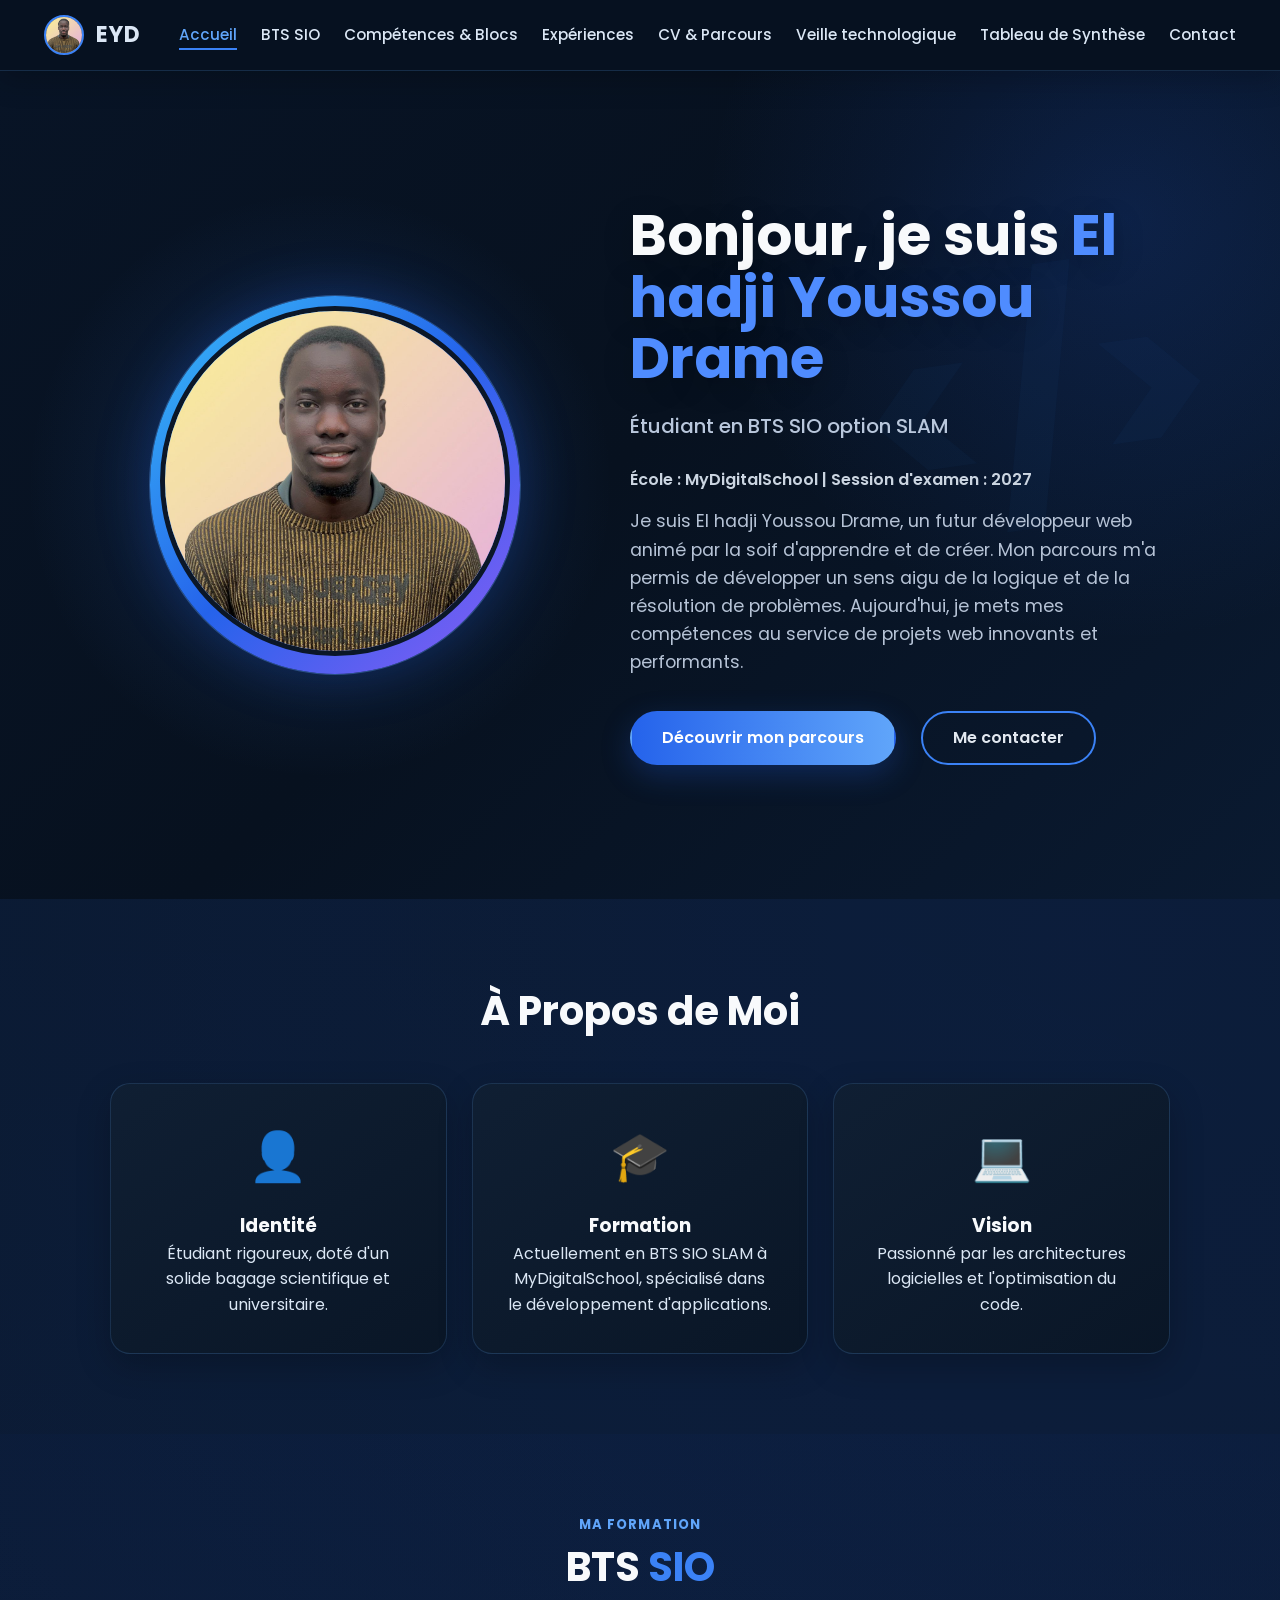
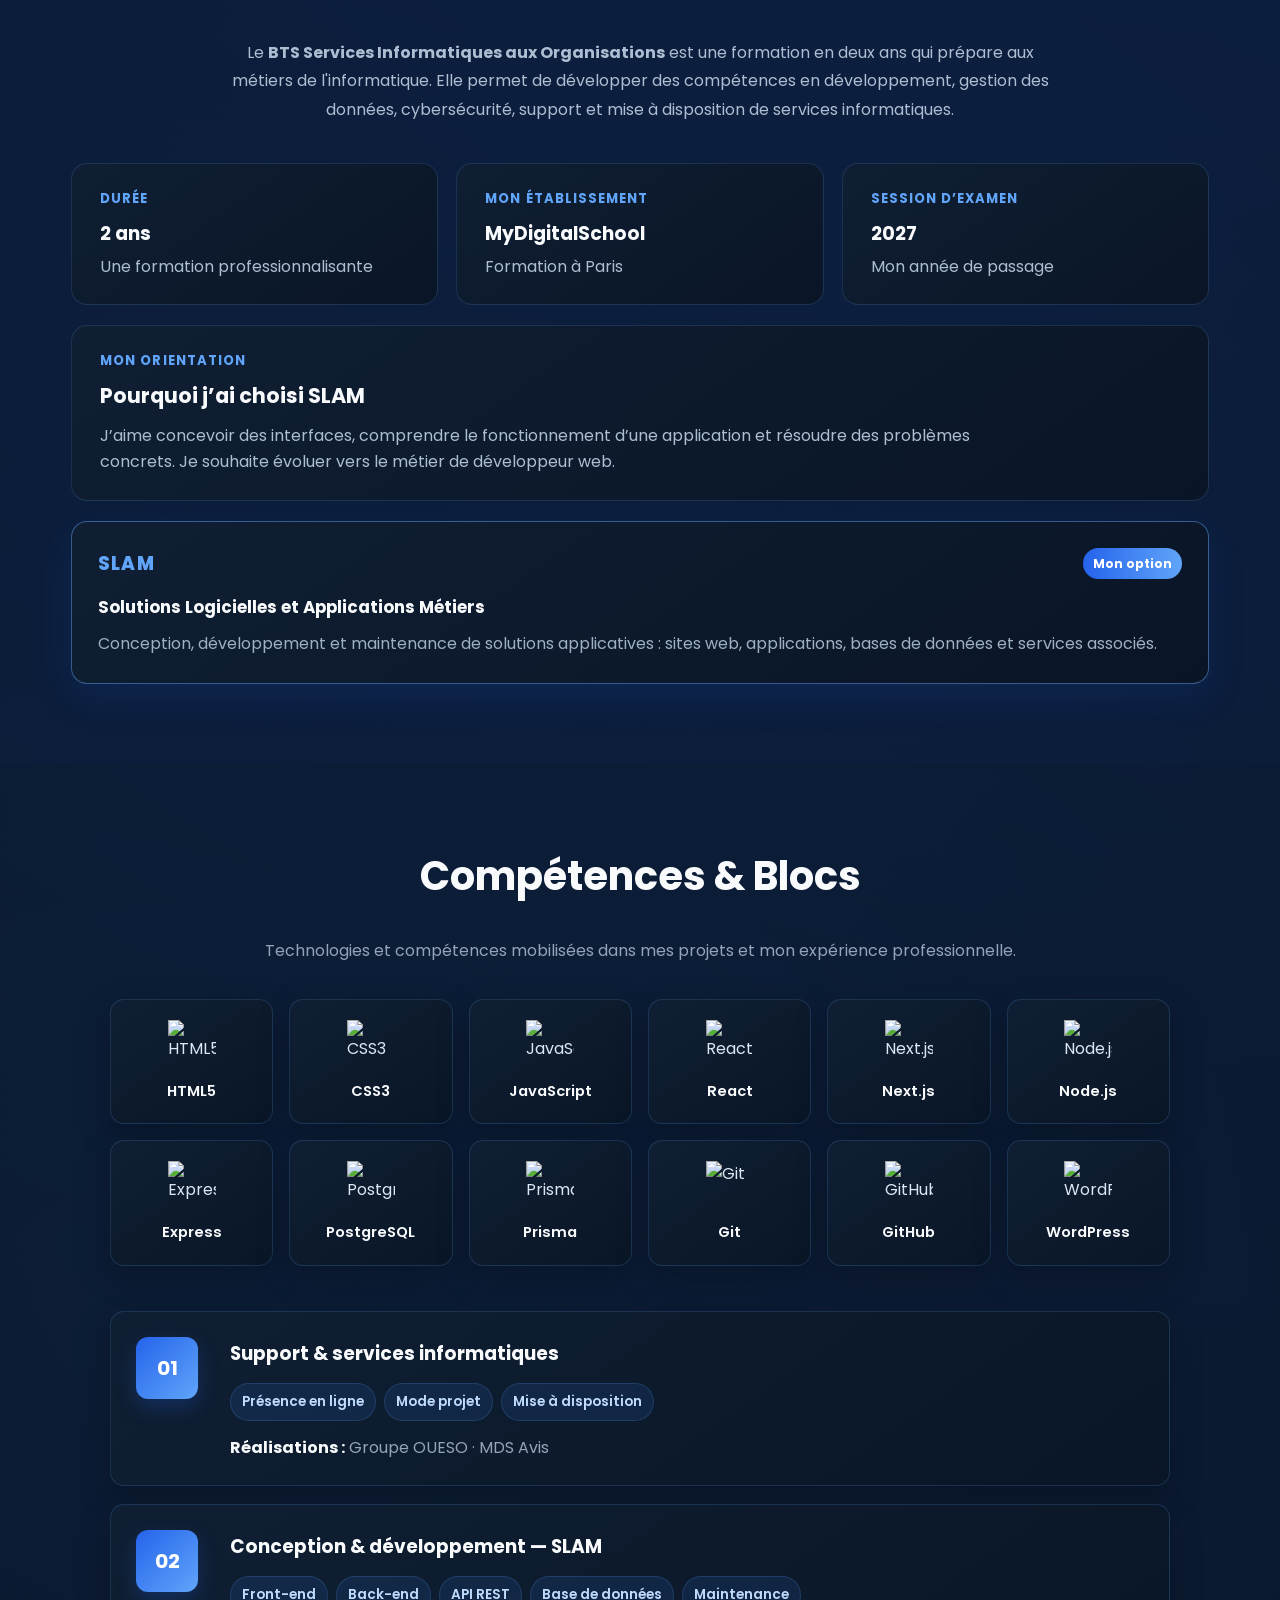
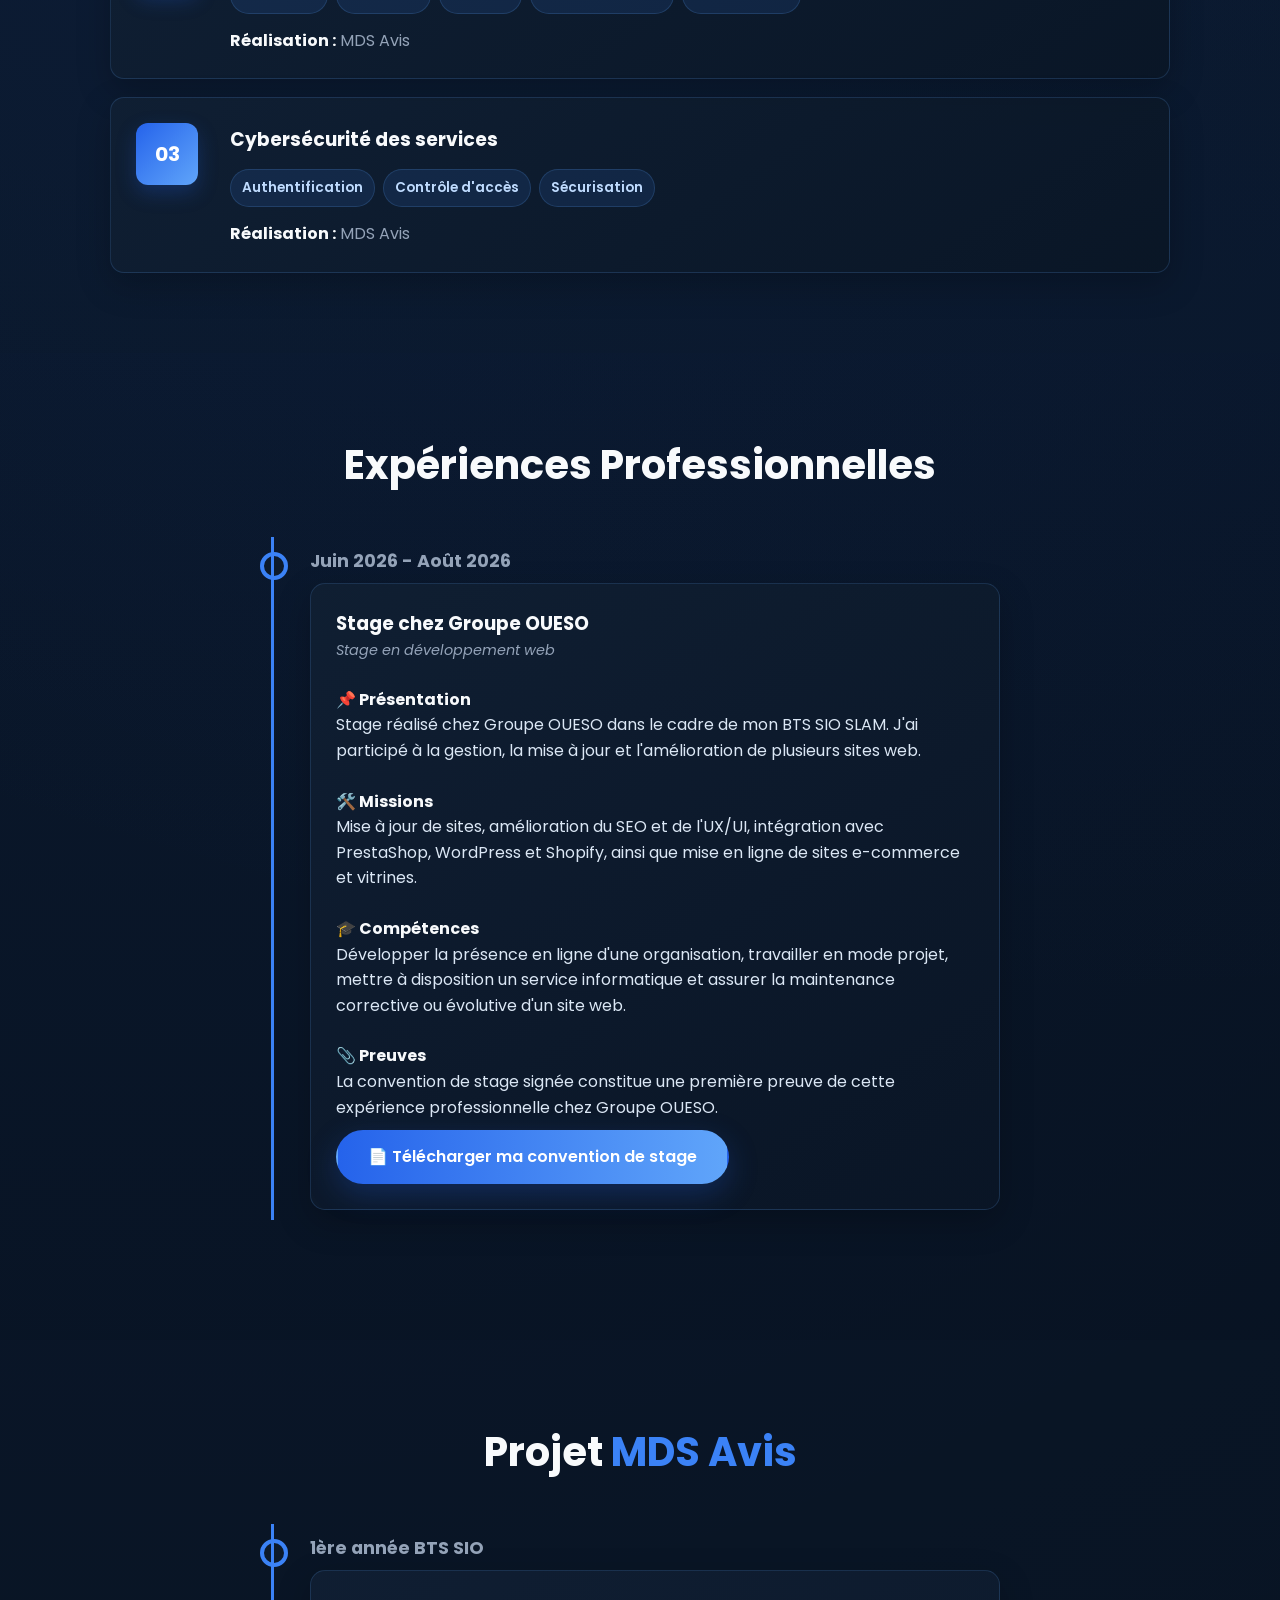
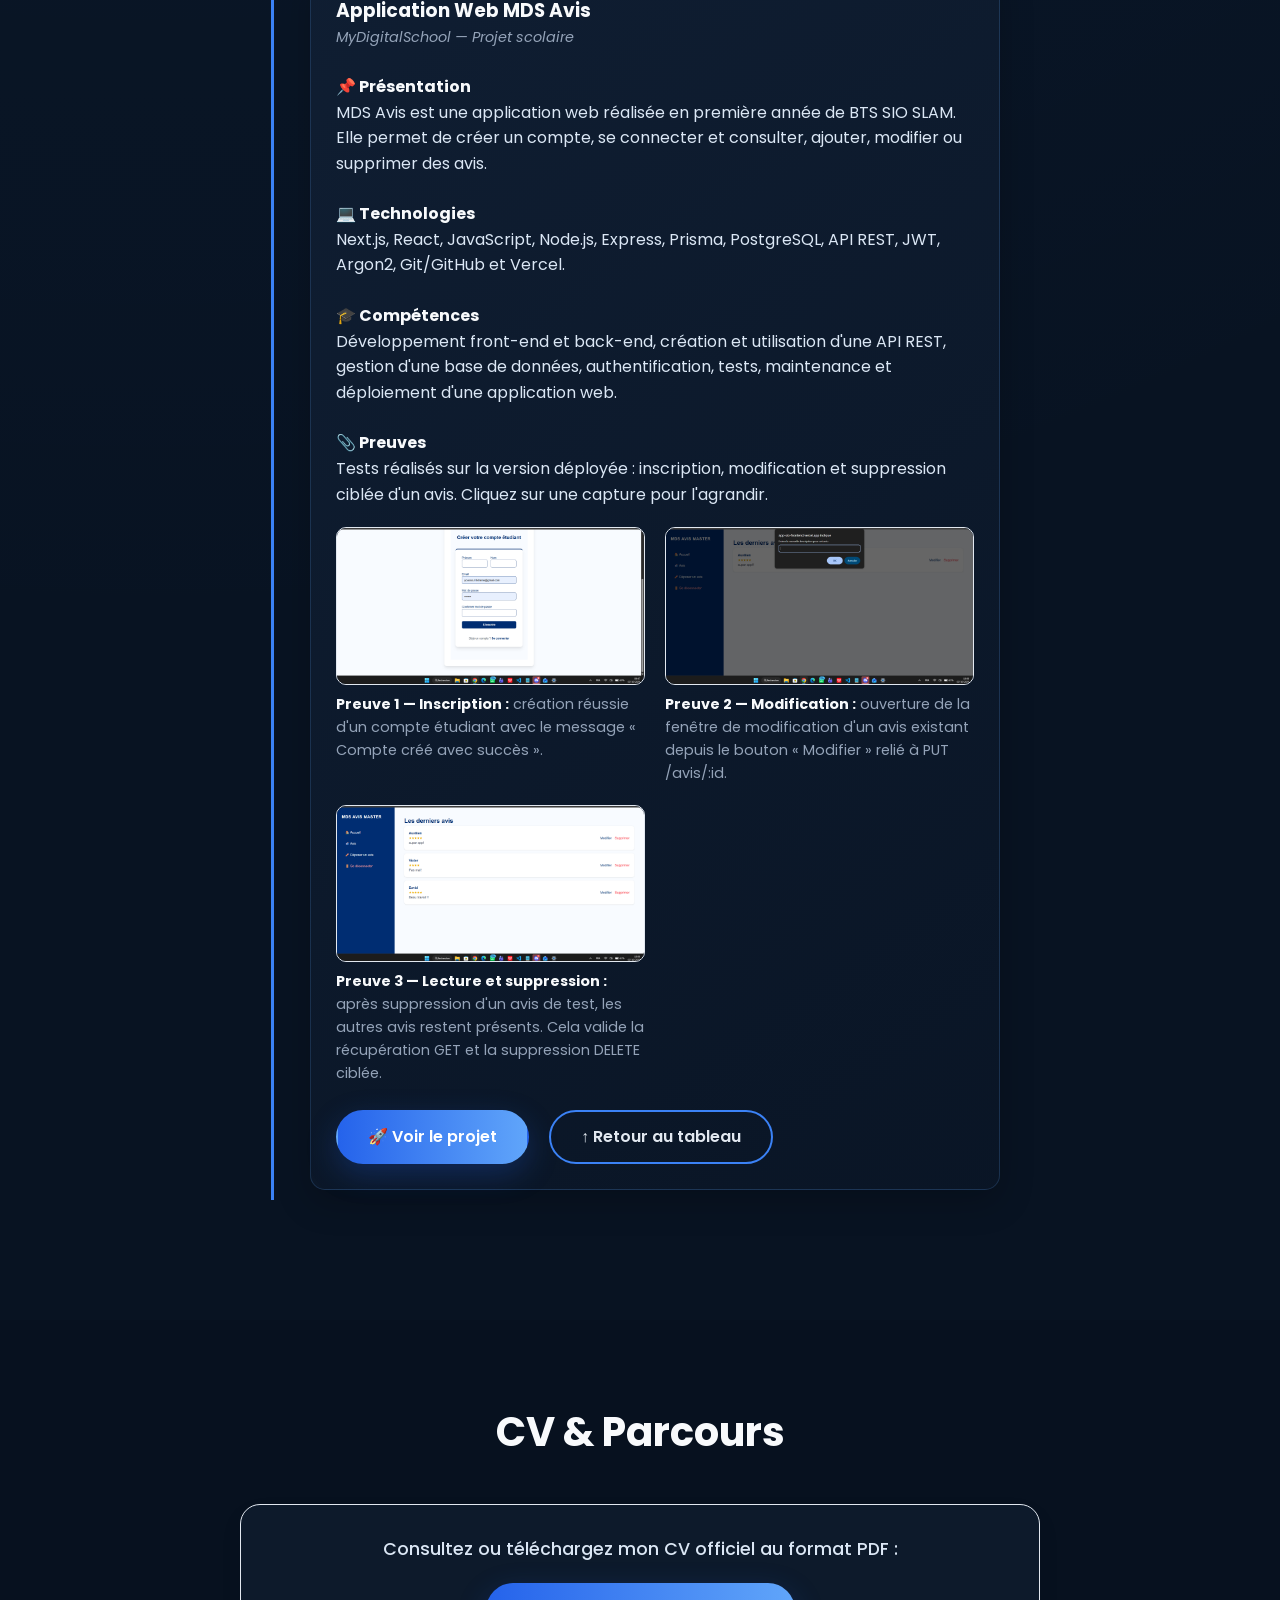
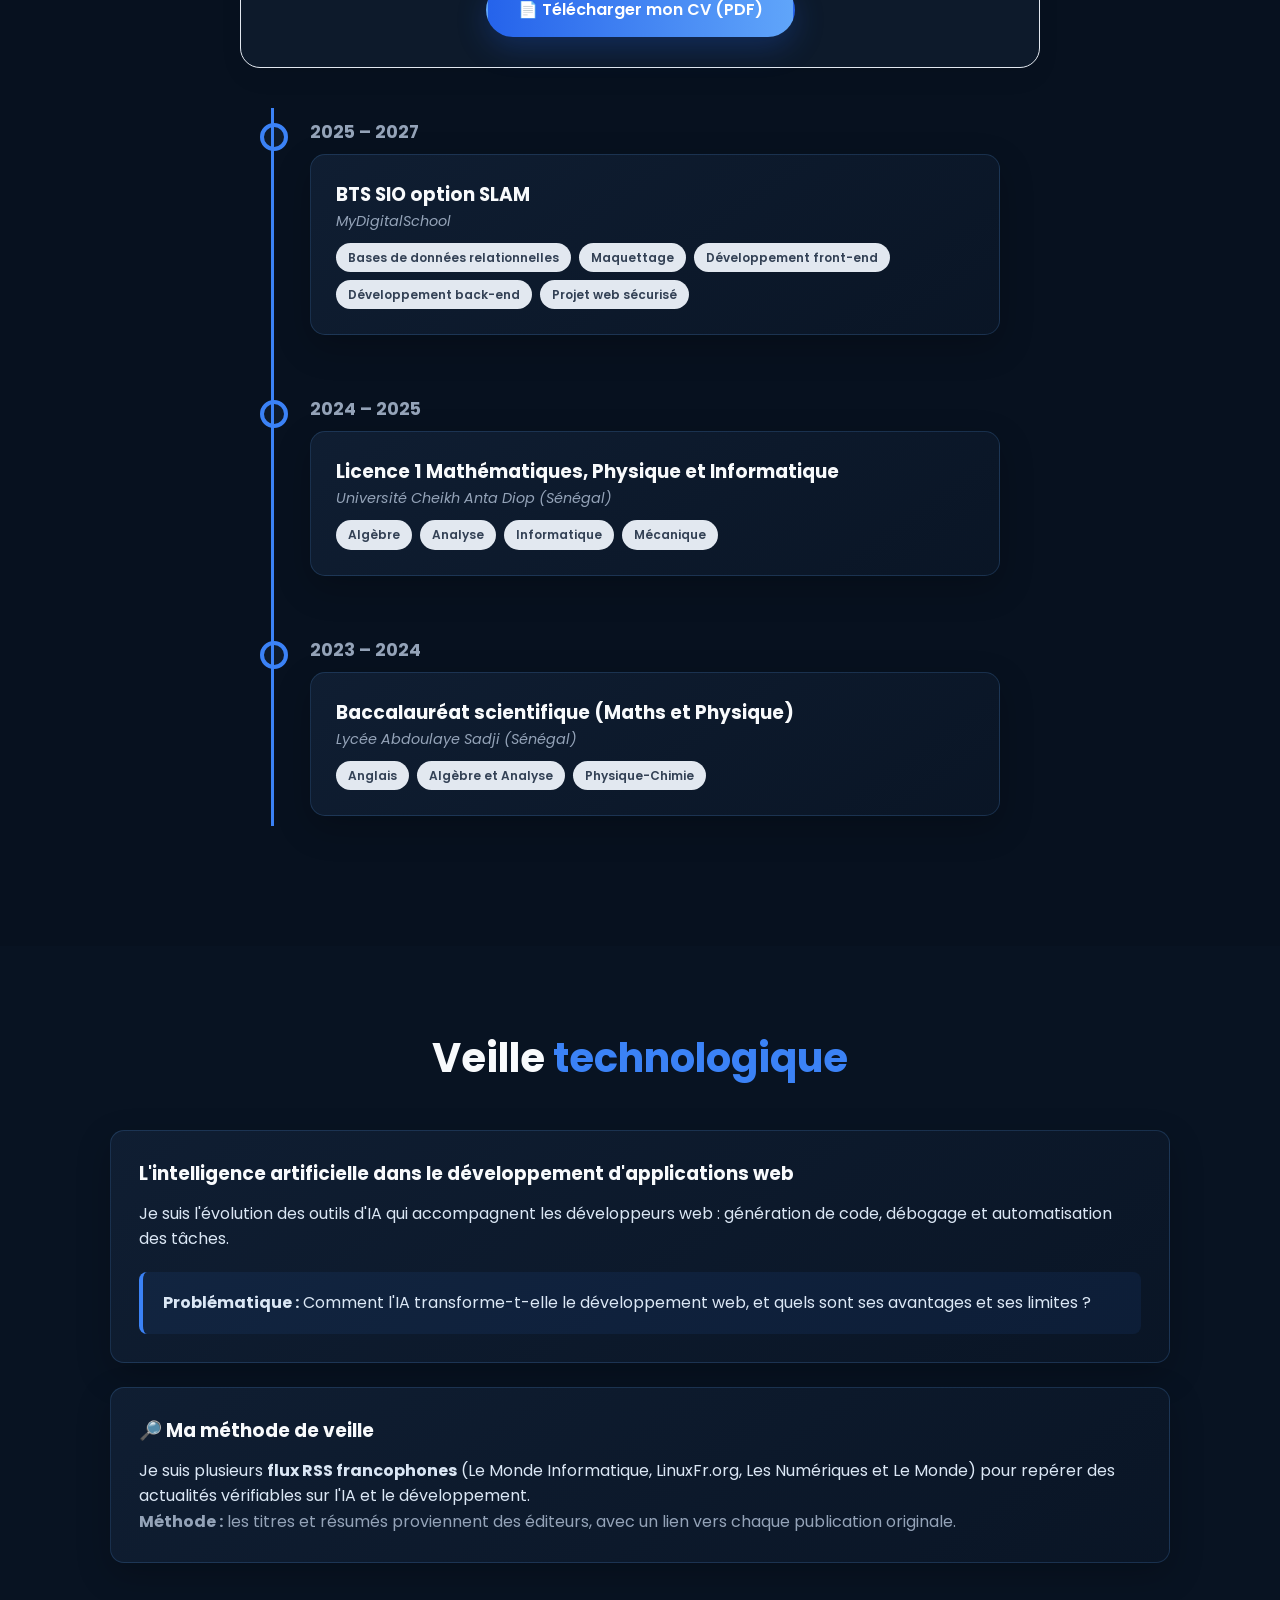
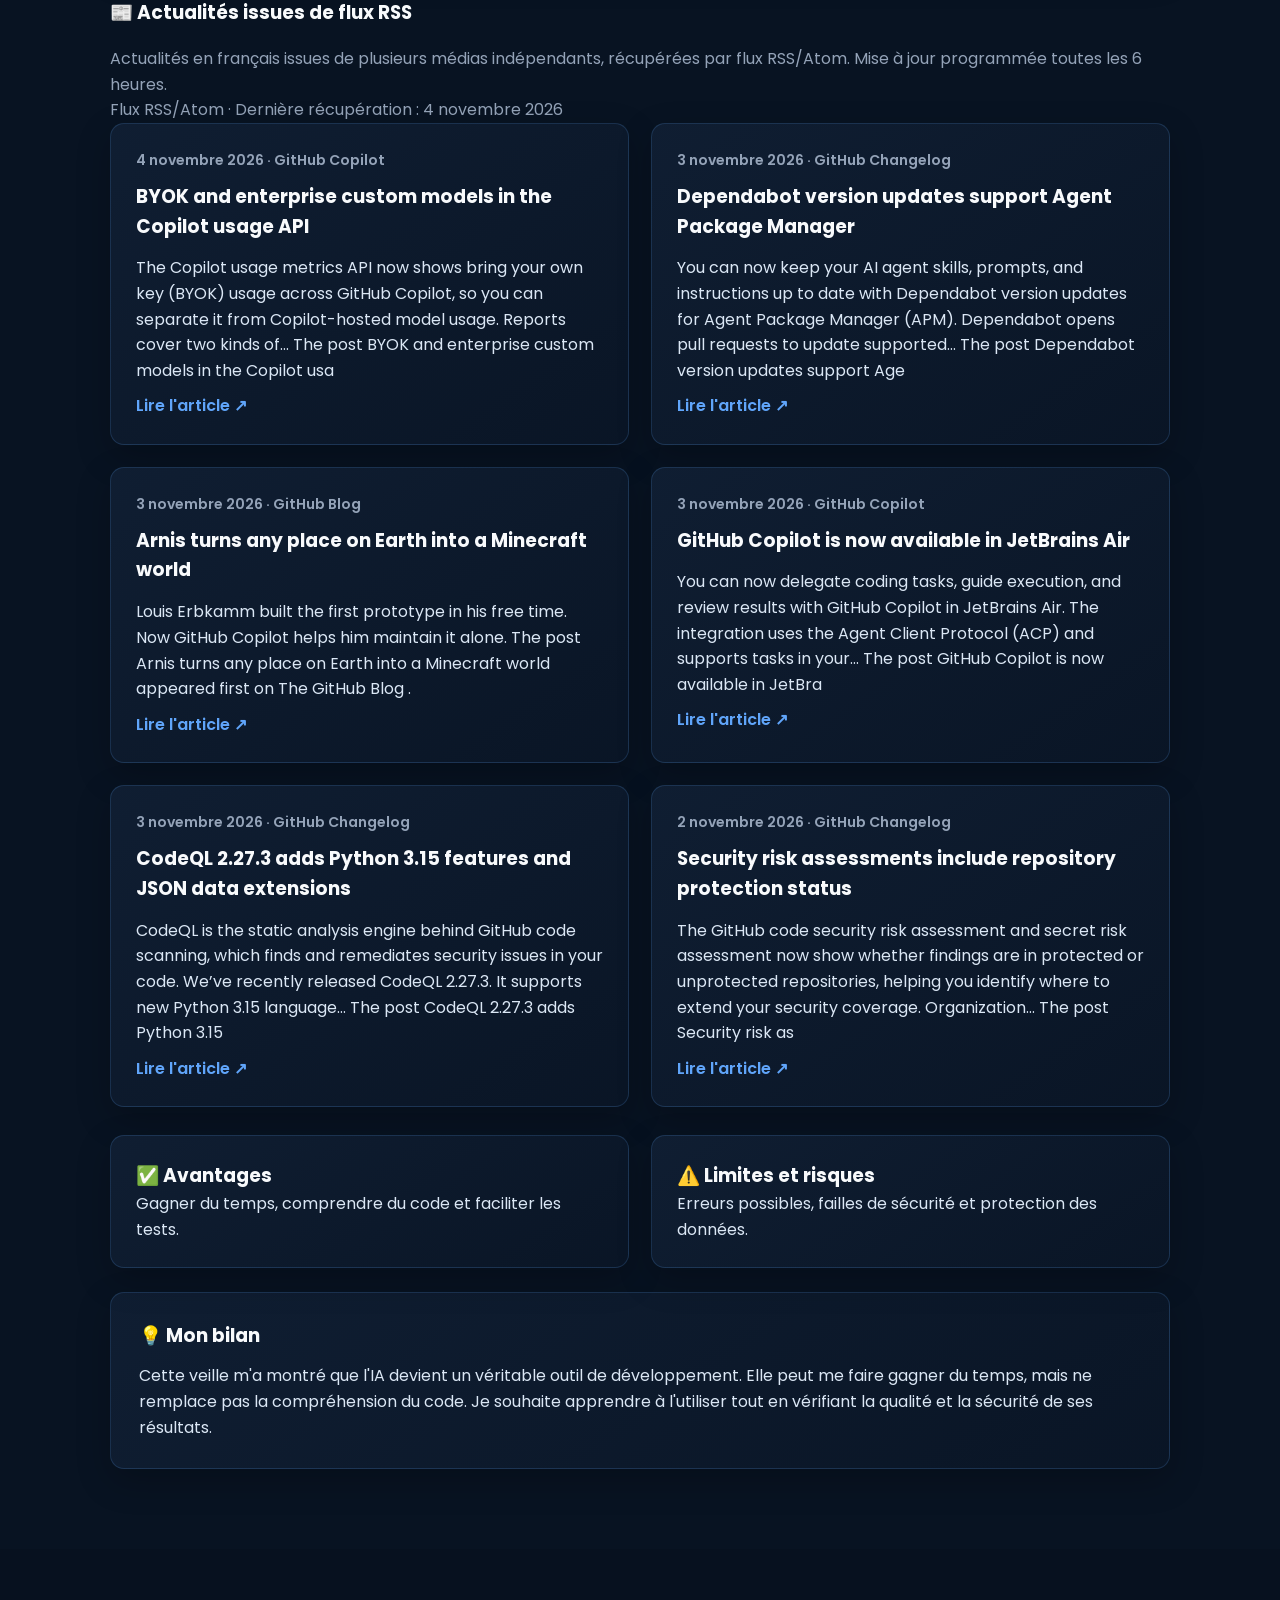
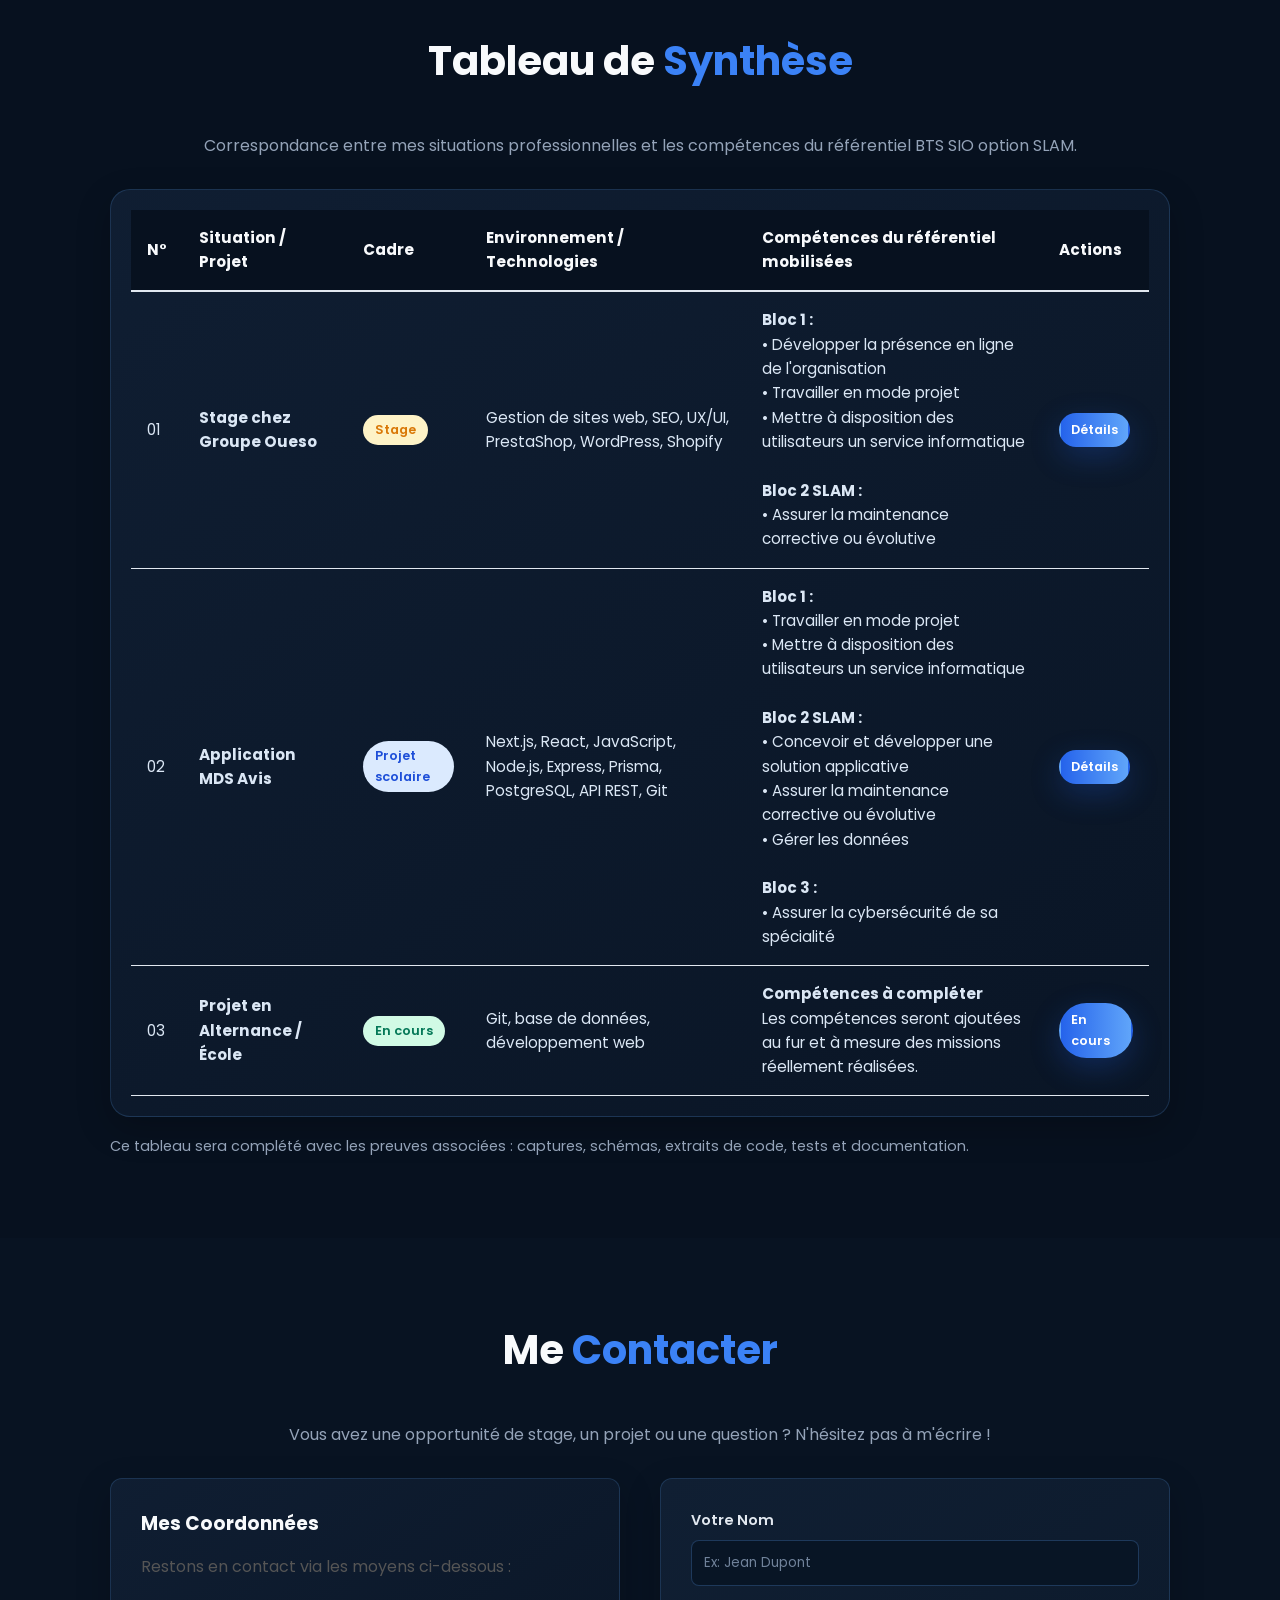
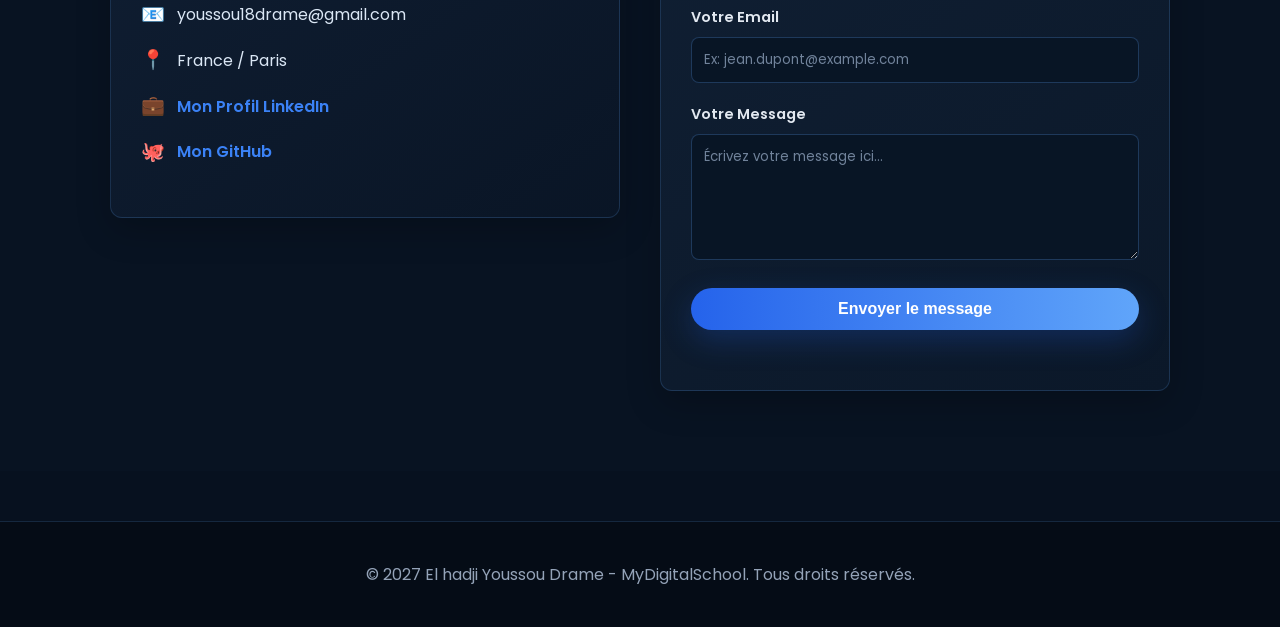
==== commit bb2b6f80: "Describe multilingual source diversity and editorial attribution in French" ====
--- a/index.html
+++ b/index.html
@@ -903,12 +903,12 @@
 
                 <div class="veille-method">
                     <h3>🔎 Ma méthode de veille</h3>
-                    <p>Je récupère automatiquement les publications des flux <strong>RSS/Atom de GitHub Blog et GitHub Copilot</strong>, puis je sélectionne les informations utiles pour mon sujet.</p>
-                    <p class="veille-sources"><strong>En complément :</strong> daily.dev et documentations officielles.</p>
+                    <p>Je suis plusieurs <strong>flux RSS francophones</strong> (Le Monde Informatique, LinuxFr.org, Les Numériques et Le Monde) pour repérer des actualités vérifiables sur l'IA et le développement.</p>
+                    <p class="veille-sources"><strong>Méthode :</strong> les titres et résumés proviennent des éditeurs, avec un lien vers chaque publication originale.</p>
                 </div>
 
                 <h3 class="veille-subtitle">📰 Actualités issues de flux RSS</h3>
-                <p class="veille-sources">Articles récupérés automatiquement depuis les flux RSS/Atom de GitHub Blog et GitHub Copilot. Mise à jour programmée toutes les 6 heures.</p>
+                <p class="veille-sources">Actualités en français issues de plusieurs médias indépendants, récupérées par flux RSS/Atom. Mise à jour programmée toutes les 6 heures.</p>
                 <p id="veille-rss-status" class="veille-sources" role="status">Chargement des flux RSS…</p>
                 <div id="veille-rss-grid" class="veille-grid" aria-live="polite"></div>
                 <noscript><p>Activez JavaScript pour afficher les actualités des flux RSS.</p></noscript>
@@ -1503,7 +1503,7 @@
 }
 </style>
 
-<script src="script.js?v=4"></script>
+<script src="script.js?v=5"></script>
 
     <div id="preuve-modal" onclick="fermerPreuve(event)" style="display:none;position:fixed;inset:0;z-index:10000;background:rgba(0,0,0,.92);align-items:center;justify-content:center;padding:20px;">
         <button type="button" onclick="fermerPreuve()" aria-label="Fermer" style="position:absolute;top:18px;right:24px;border:0;background:none;color:white;font-size:38px;cursor:pointer;">×</button>
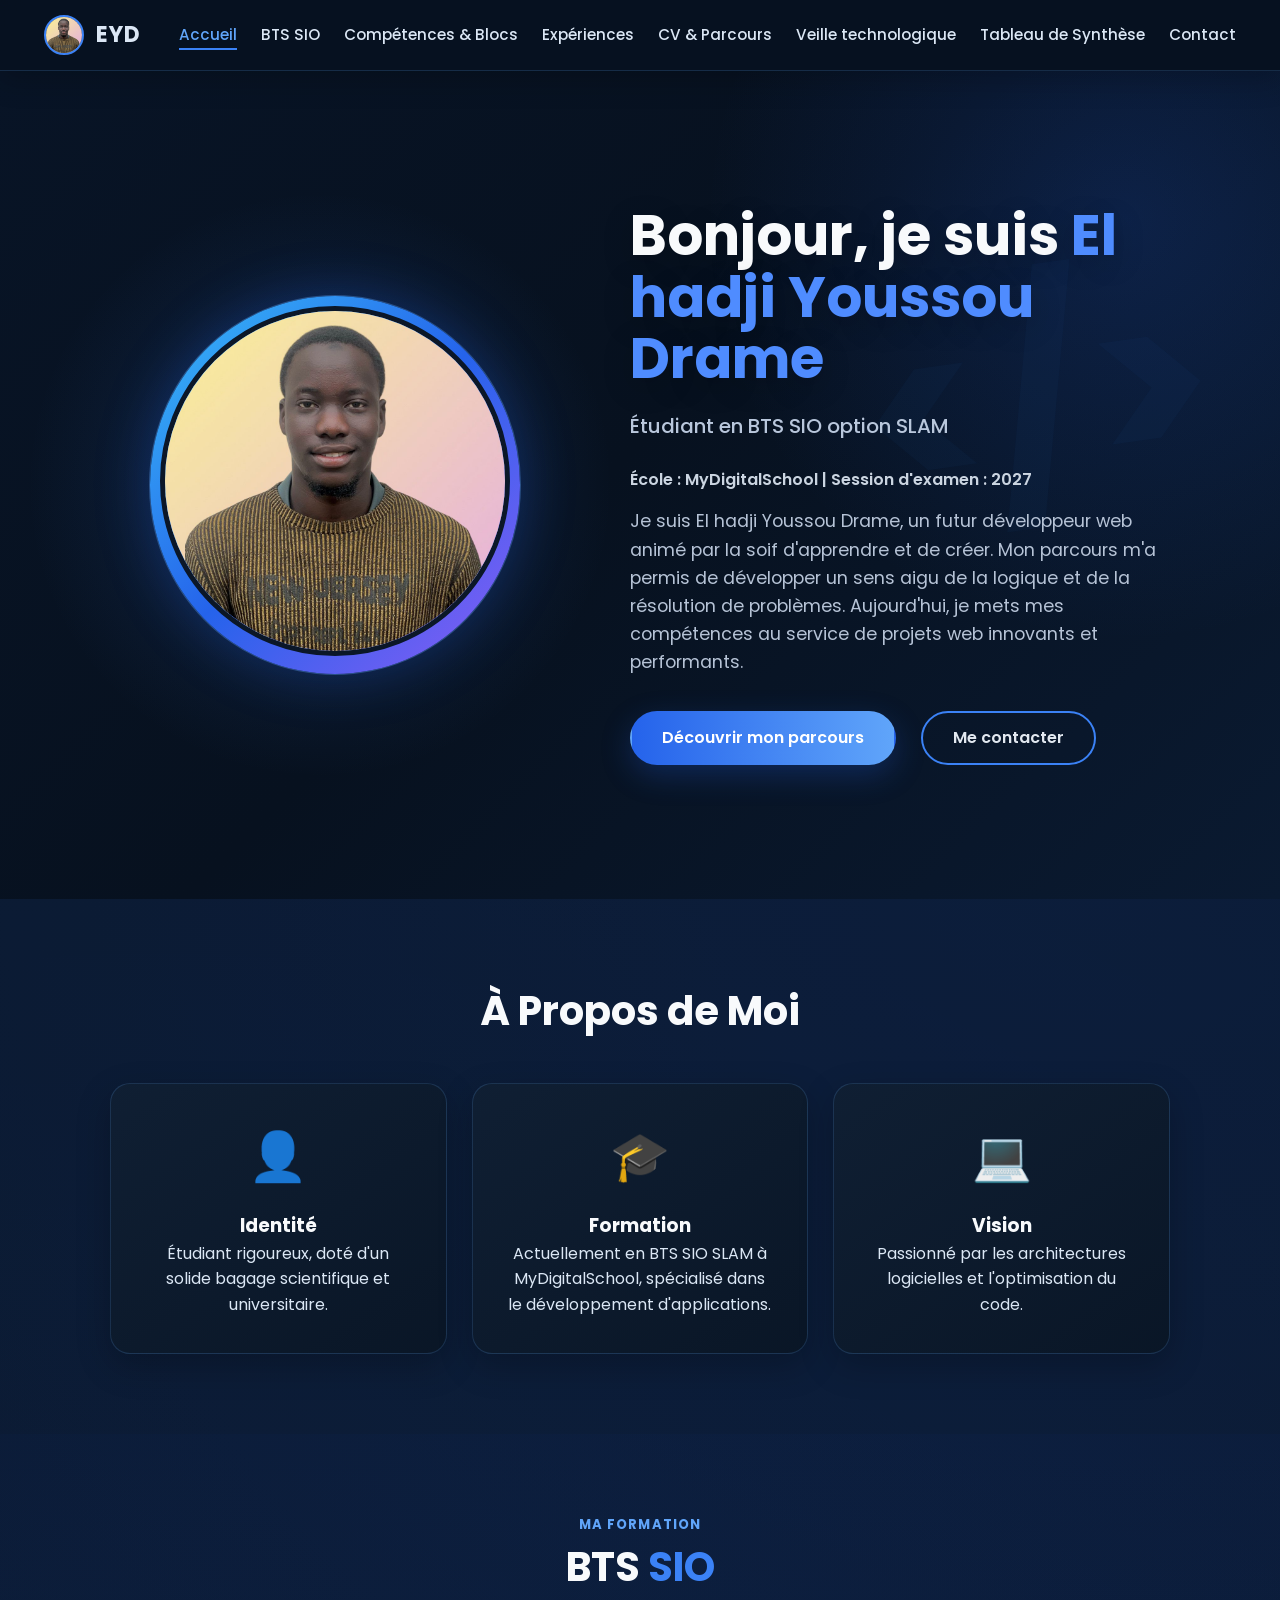
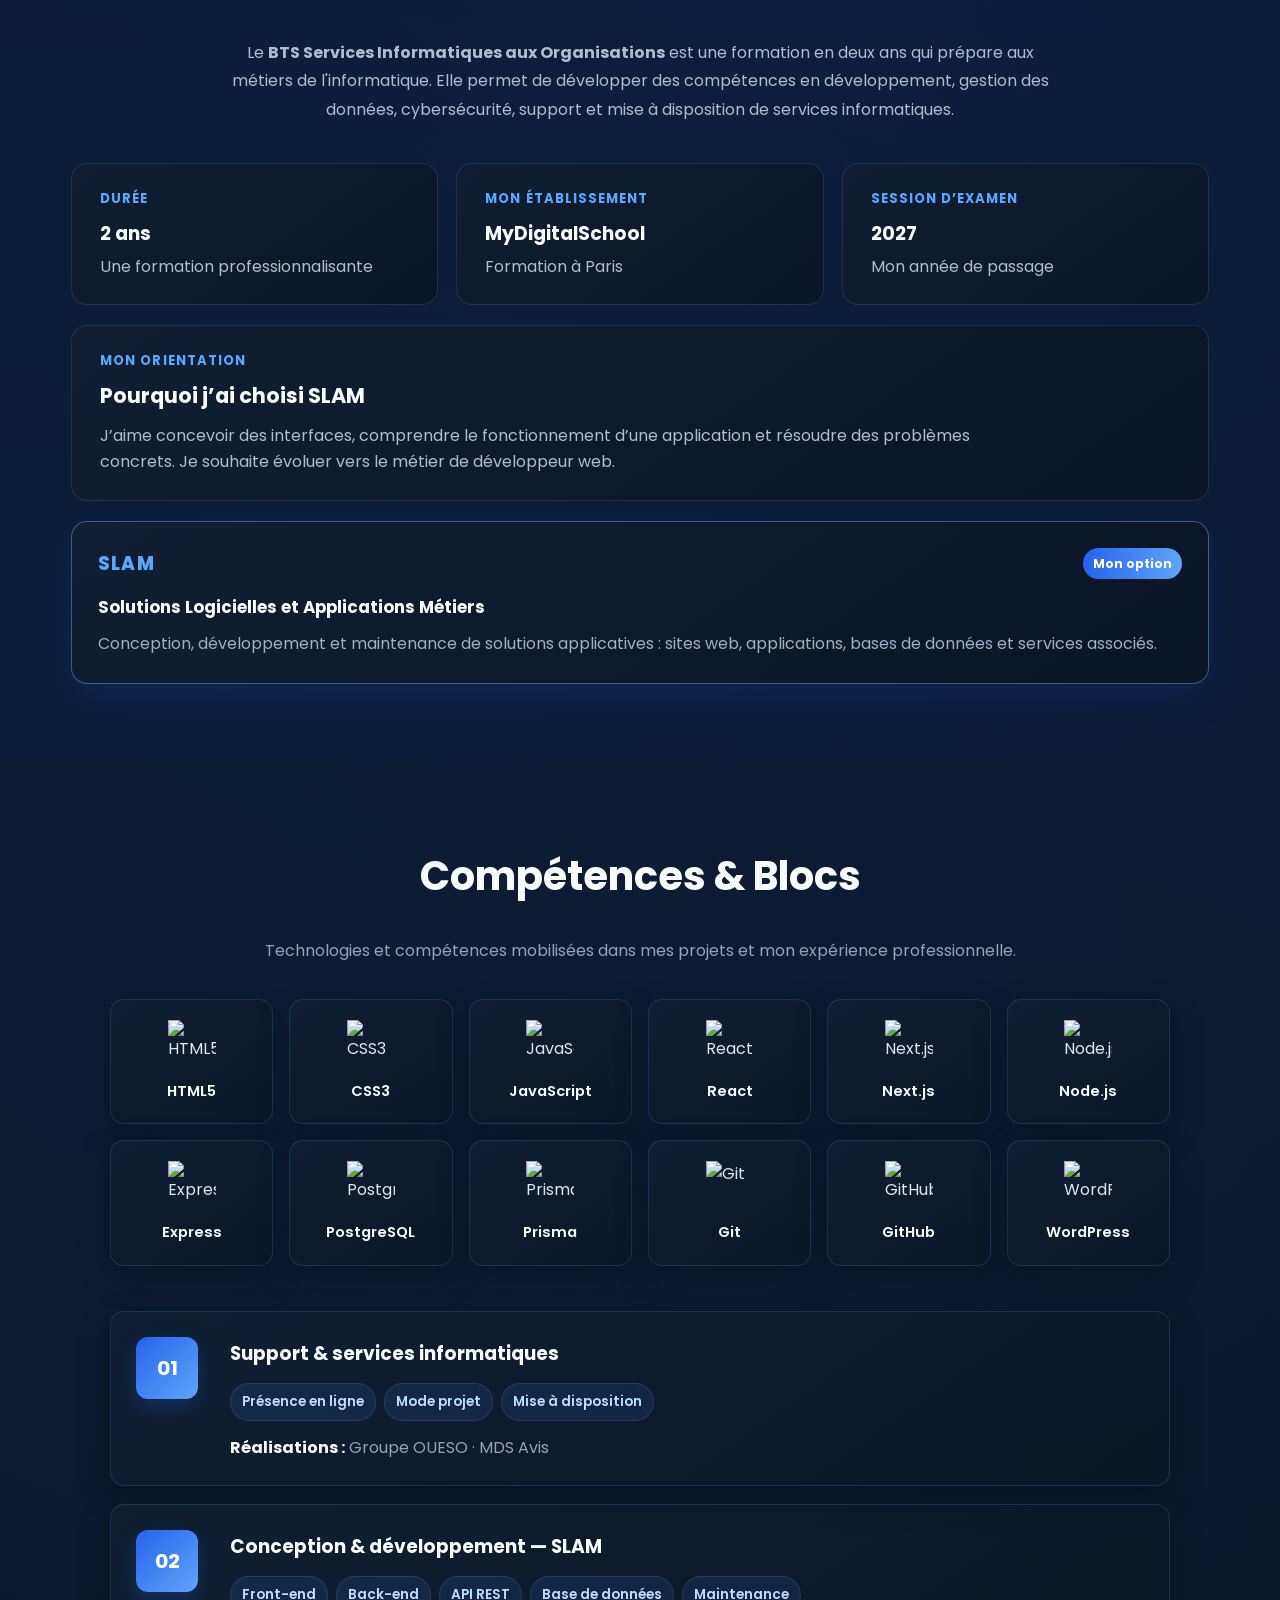
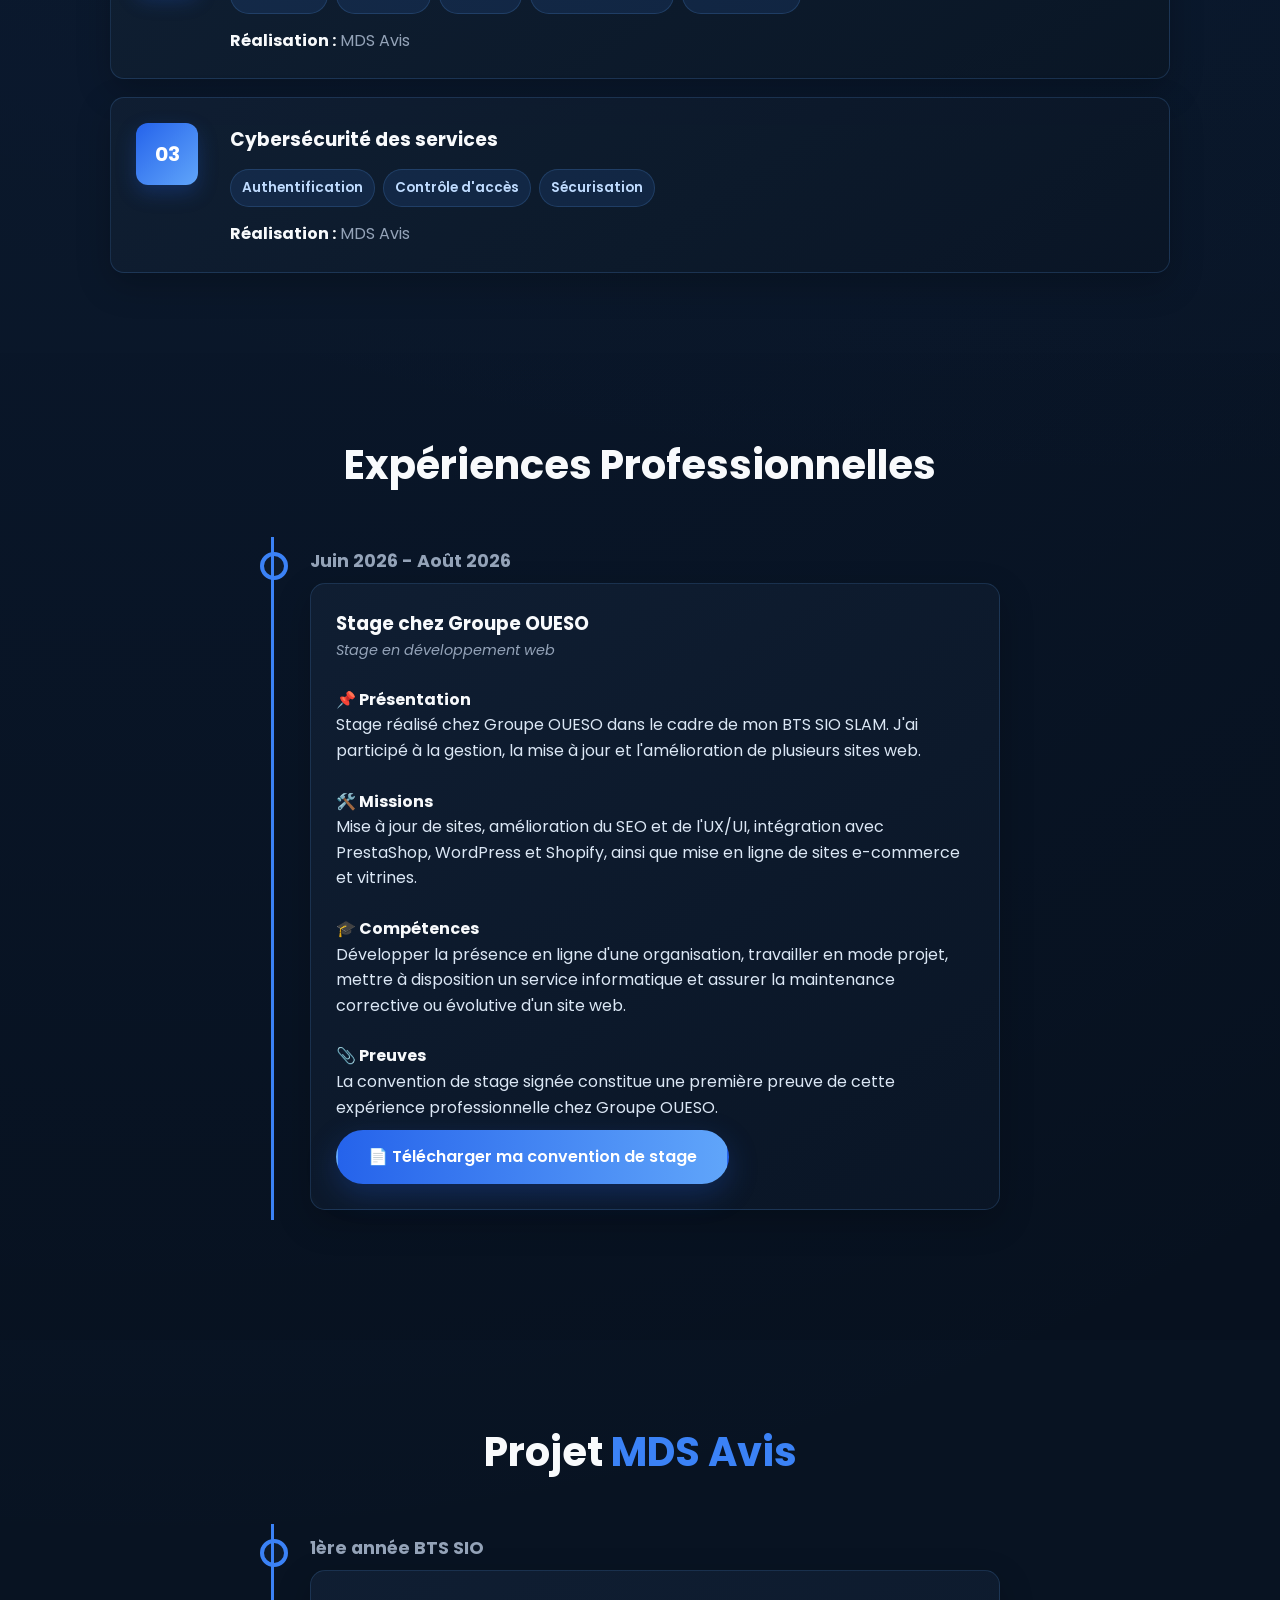
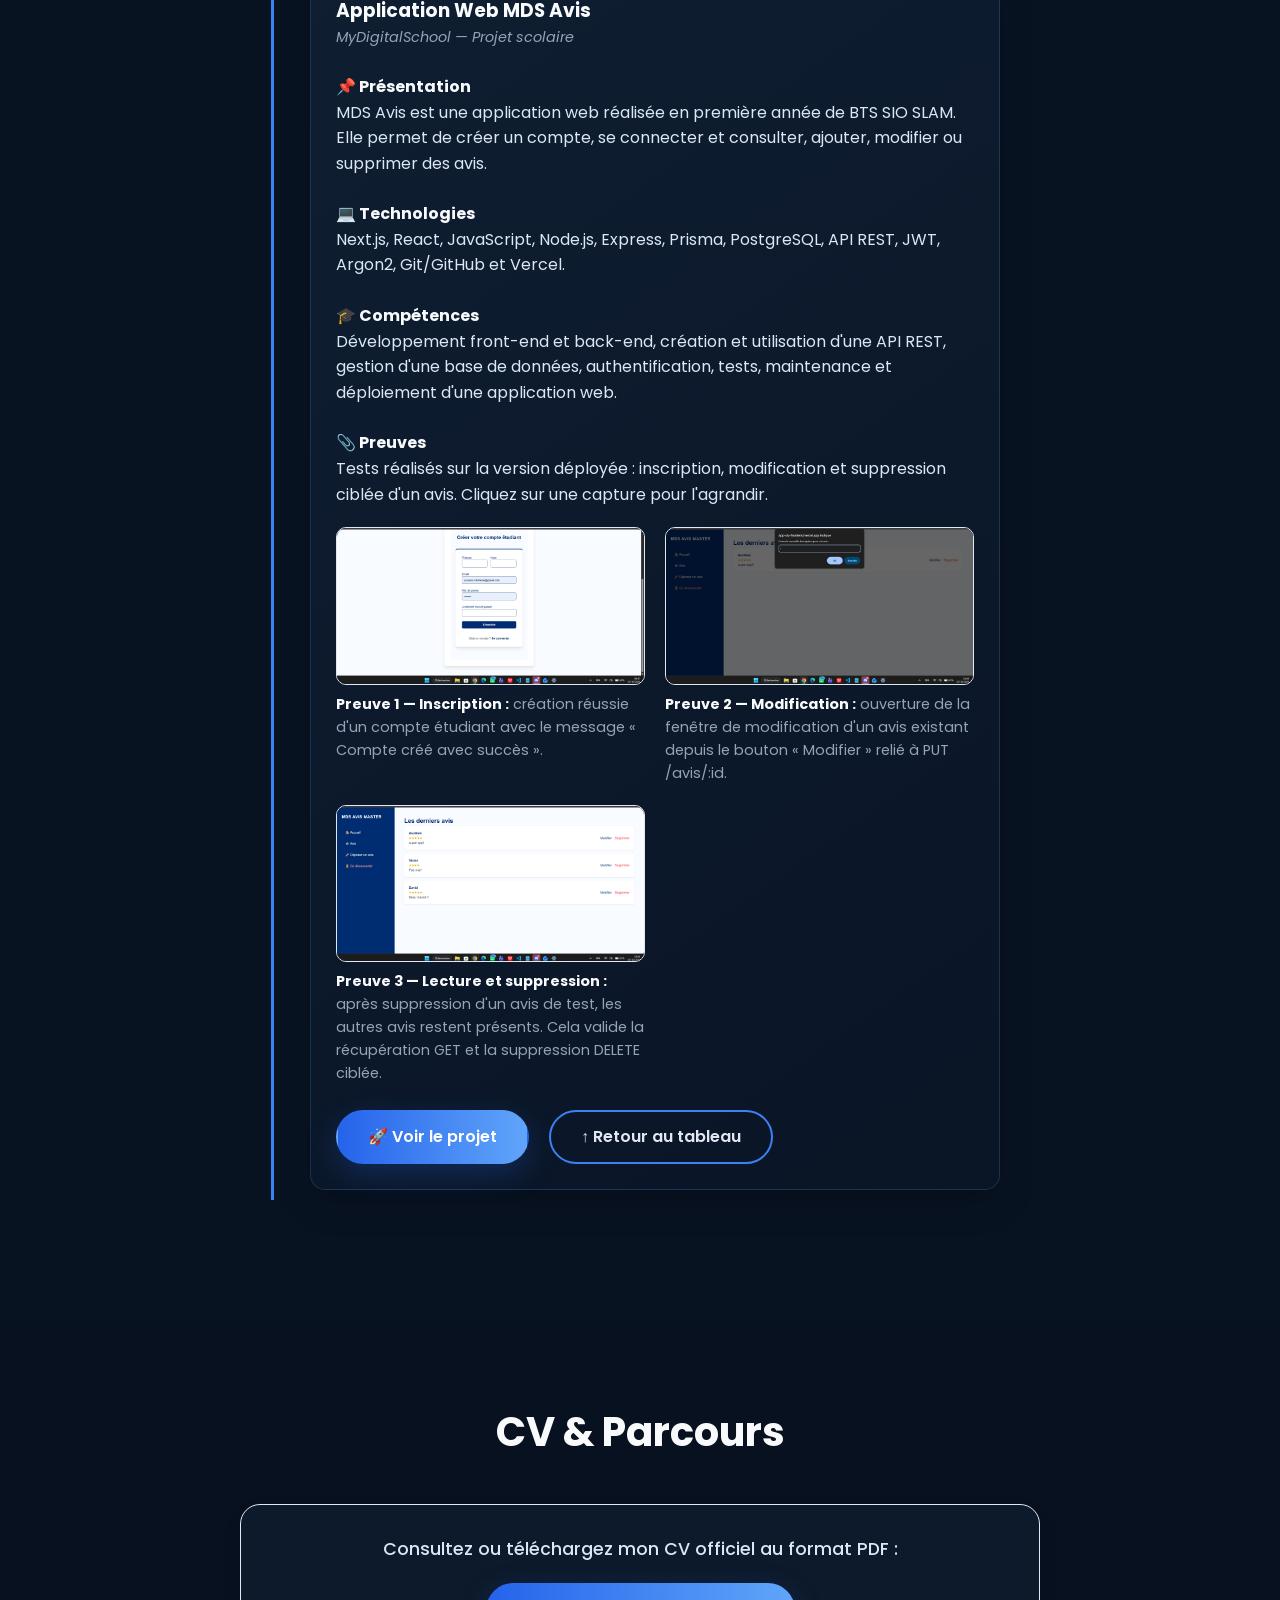
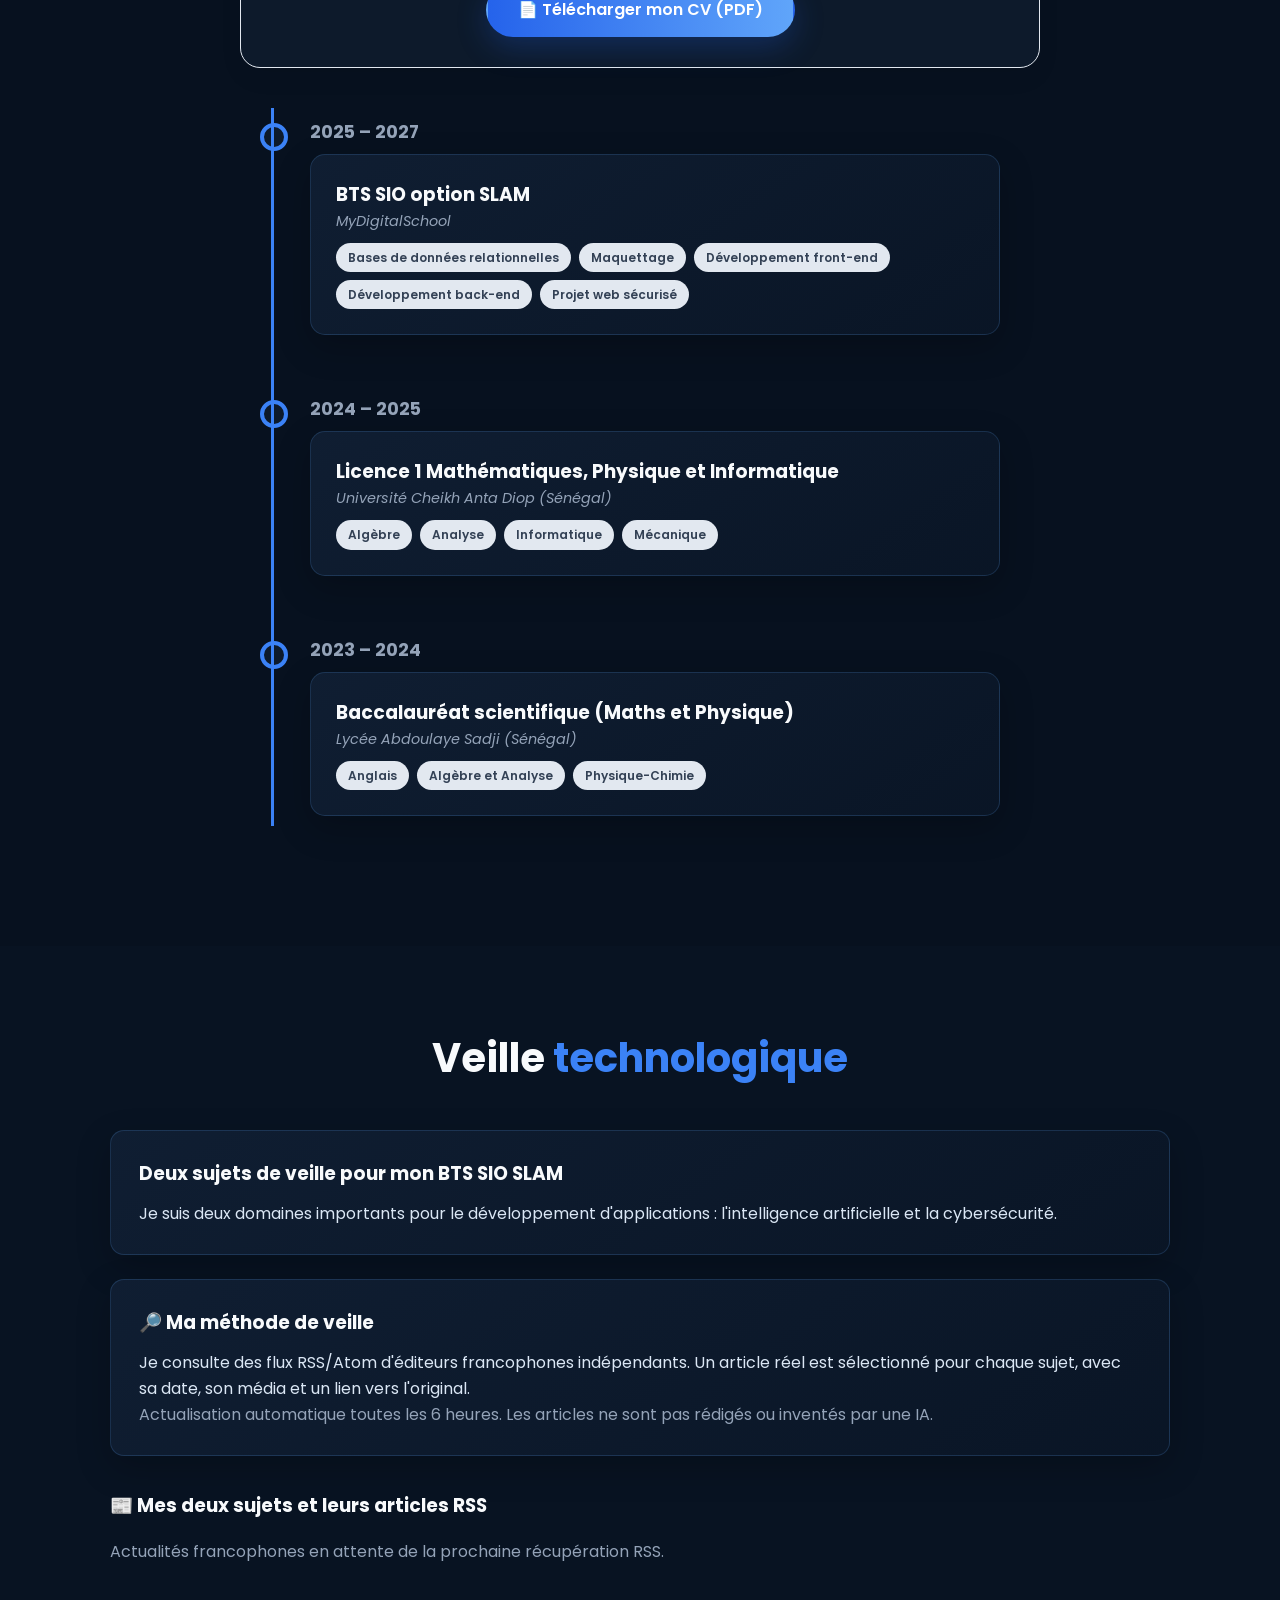
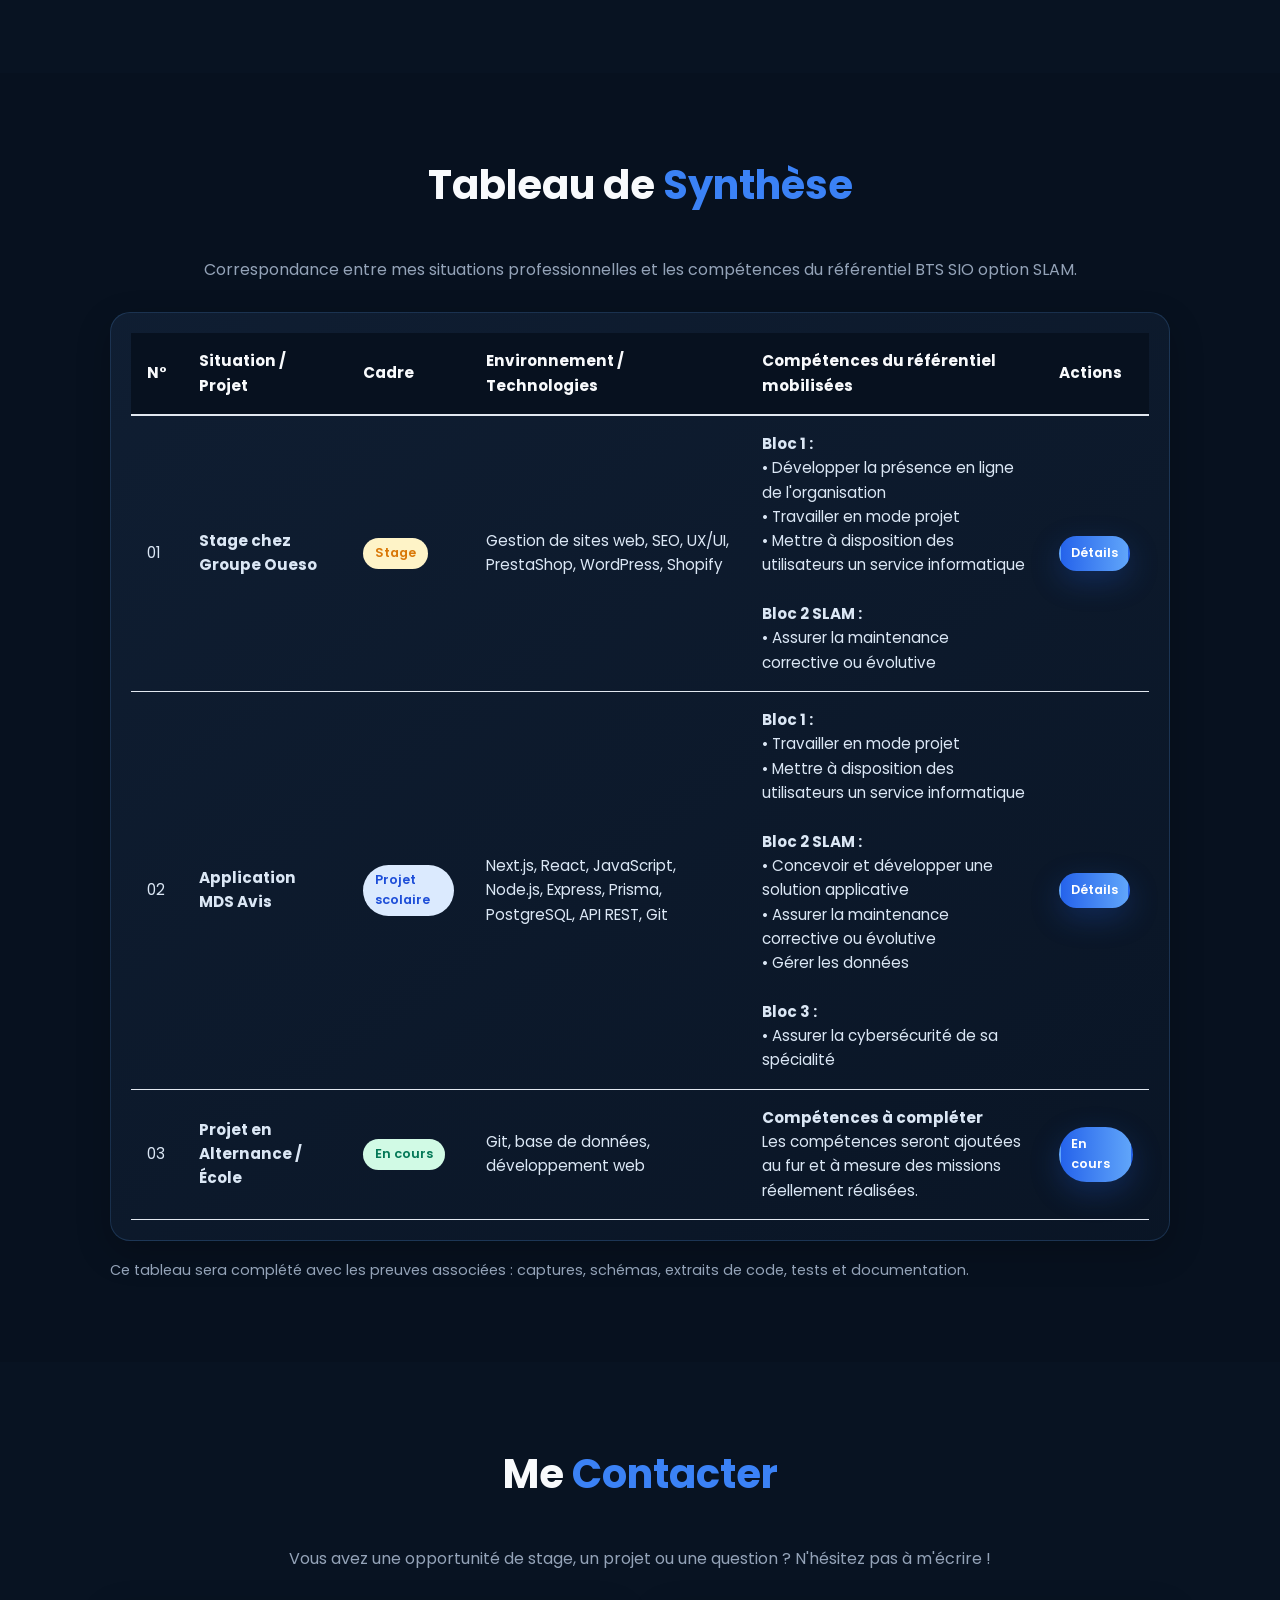
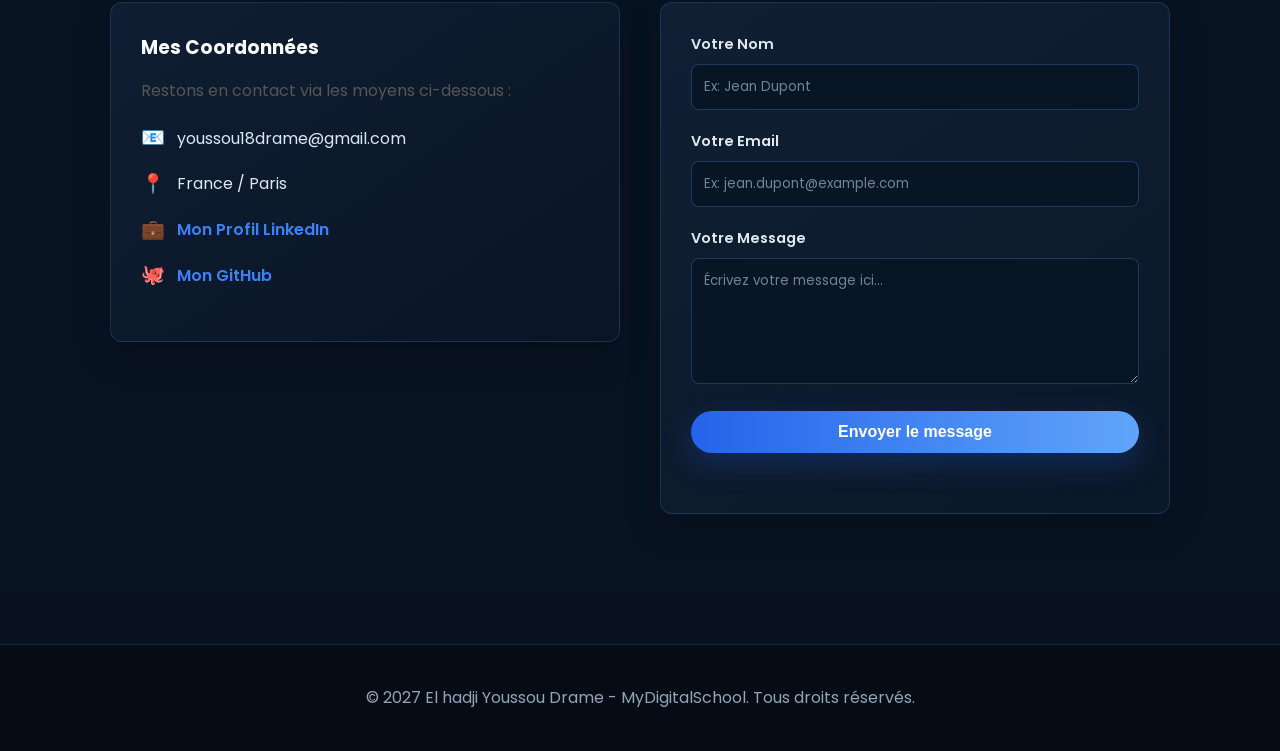
==== commit 93e4348c: "Present exactly two technological watch topics with one RSS article each" ====
--- a/index.html
+++ b/index.html
@@ -893,41 +893,18 @@
                 <h2 class="section-title">Veille <span class="highlight">technologique</span></h2>
 
                 <div class="veille-intro">
-                    <h3>L'intelligence artificielle dans le développement d'applications web</h3>
-                    <p>Je suis l'évolution des outils d'IA qui accompagnent les développeurs web : génération de code, débogage et automatisation des tâches.</p>
-                    <div class="veille-problematique">
-                        <strong>Problématique :</strong>
-                        Comment l'IA transforme-t-elle le développement web, et quels sont ses avantages et ses limites ?
-                    </div>
-                </div>
-
+                    <h3>Deux sujets de veille pour mon BTS SIO SLAM</h3>
+                    <p>Je suis deux domaines importants pour le développement d'applications : l'intelligence artificielle et la cybersécurité.</p>
+                </div>
                 <div class="veille-method">
                     <h3>🔎 Ma méthode de veille</h3>
-                    <p>Je suis plusieurs <strong>flux RSS francophones</strong> (Le Monde Informatique, LinuxFr.org, Les Numériques et Le Monde) pour repérer des actualités vérifiables sur l'IA et le développement.</p>
-                    <p class="veille-sources"><strong>Méthode :</strong> les titres et résumés proviennent des éditeurs, avec un lien vers chaque publication originale.</p>
-                </div>
-
-                <h3 class="veille-subtitle">📰 Actualités issues de flux RSS</h3>
-                <p class="veille-sources">Actualités en français issues de plusieurs médias indépendants, récupérées par flux RSS/Atom. Mise à jour programmée toutes les 6 heures.</p>
+                    <p>Je consulte des flux RSS/Atom d'éditeurs francophones indépendants. Un article réel est sélectionné pour chaque sujet, avec sa date, son média et un lien vers l'original.</p>
+                    <p class="veille-sources">Actualisation automatique toutes les 6 heures. Les articles ne sont pas rédigés ou inventés par une IA.</p>
+                </div>
+                <h3 class="veille-subtitle">📰 Mes deux sujets et leurs articles RSS</h3>
                 <p id="veille-rss-status" class="veille-sources" role="status">Chargement des flux RSS…</p>
                 <div id="veille-rss-grid" class="veille-grid" aria-live="polite"></div>
-                <noscript><p>Activez JavaScript pour afficher les actualités des flux RSS.</p></noscript>
-
-                <div class="veille-bilan">
-                    <div>
-                        <h3>✅ Avantages</h3>
-                        <p>Gagner du temps, comprendre du code et faciliter les tests.</p>
-                    </div>
-                    <div>
-                        <h3>⚠️ Limites et risques</h3>
-                        <p>Erreurs possibles, failles de sécurité et protection des données.</p>
-                    </div>
-                </div>
-
-                <div class="veille-conclusion">
-                    <h3>💡 Mon bilan</h3>
-                    <p>Cette veille m'a montré que l'IA devient un véritable outil de développement. Elle peut me faire gagner du temps, mais ne remplace pas la compréhension du code. Je souhaite apprendre à l'utiliser tout en vérifiant la qualité et la sécurité de ses résultats.</p>
-                </div>
+                <noscript><p>Activez JavaScript pour afficher les articles RSS.</p></noscript>
             </div>
         </section>
 
@@ -1503,7 +1480,7 @@
 }
 </style>
 
-<script src="script.js?v=5"></script>
+<script src="script.js?v=6"></script>
 
     <div id="preuve-modal" onclick="fermerPreuve(event)" style="display:none;position:fixed;inset:0;z-index:10000;background:rgba(0,0,0,.92);align-items:center;justify-content:center;padding:20px;">
         <button type="button" onclick="fermerPreuve()" aria-label="Fermer" style="position:absolute;top:18px;right:24px;border:0;background:none;color:white;font-size:38px;cursor:pointer;">×</button>
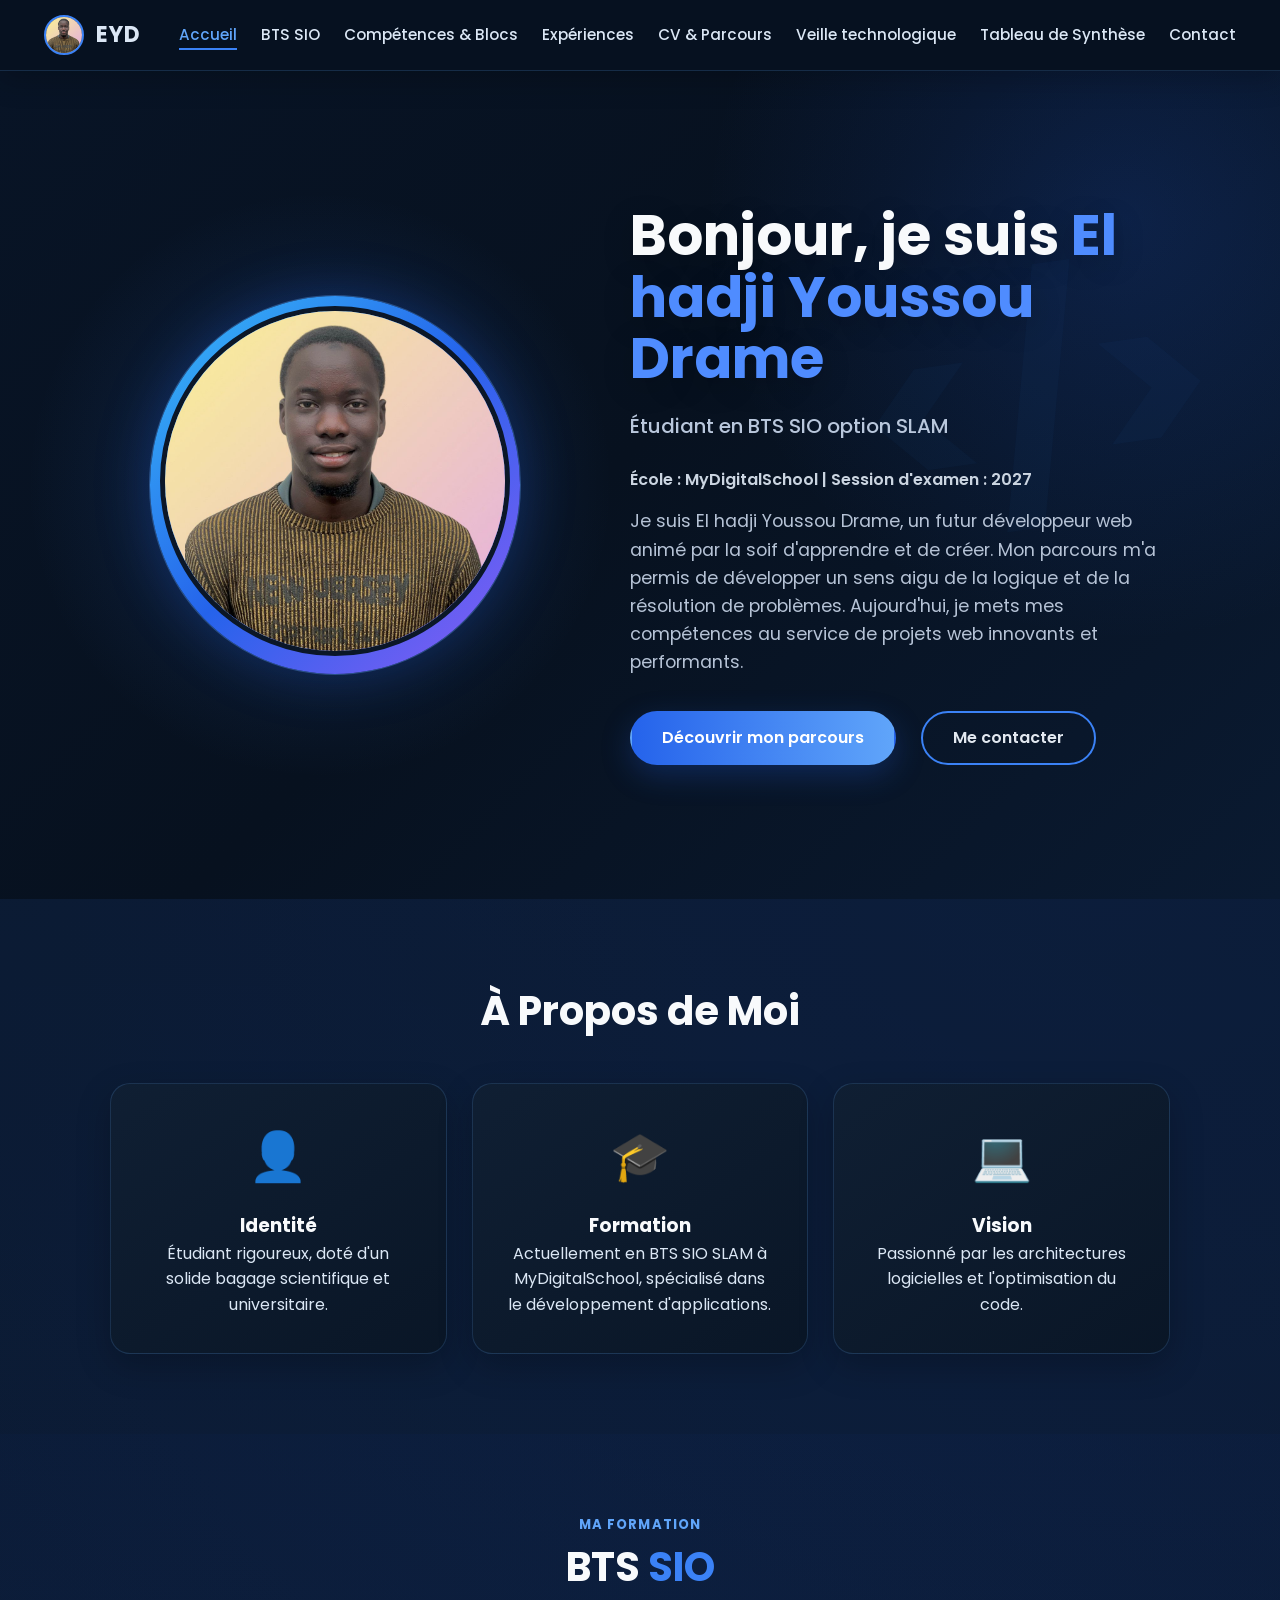
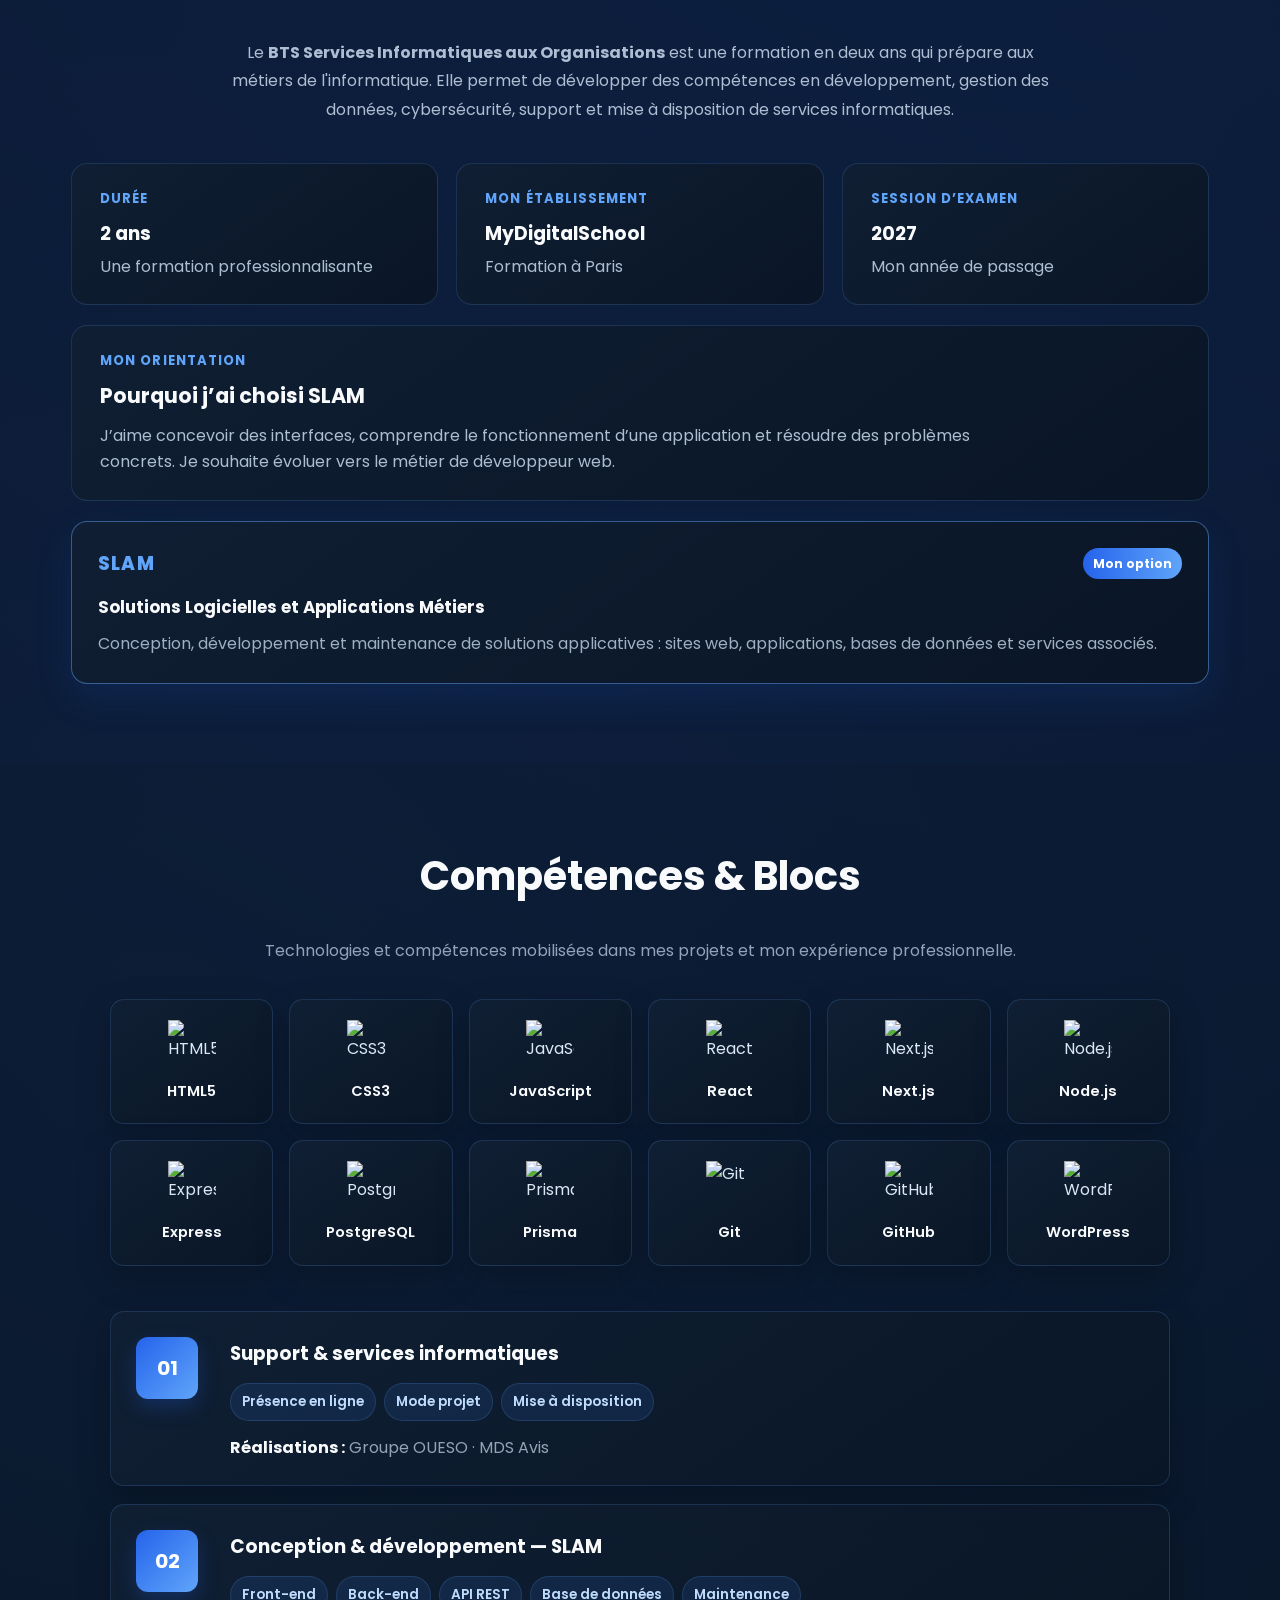
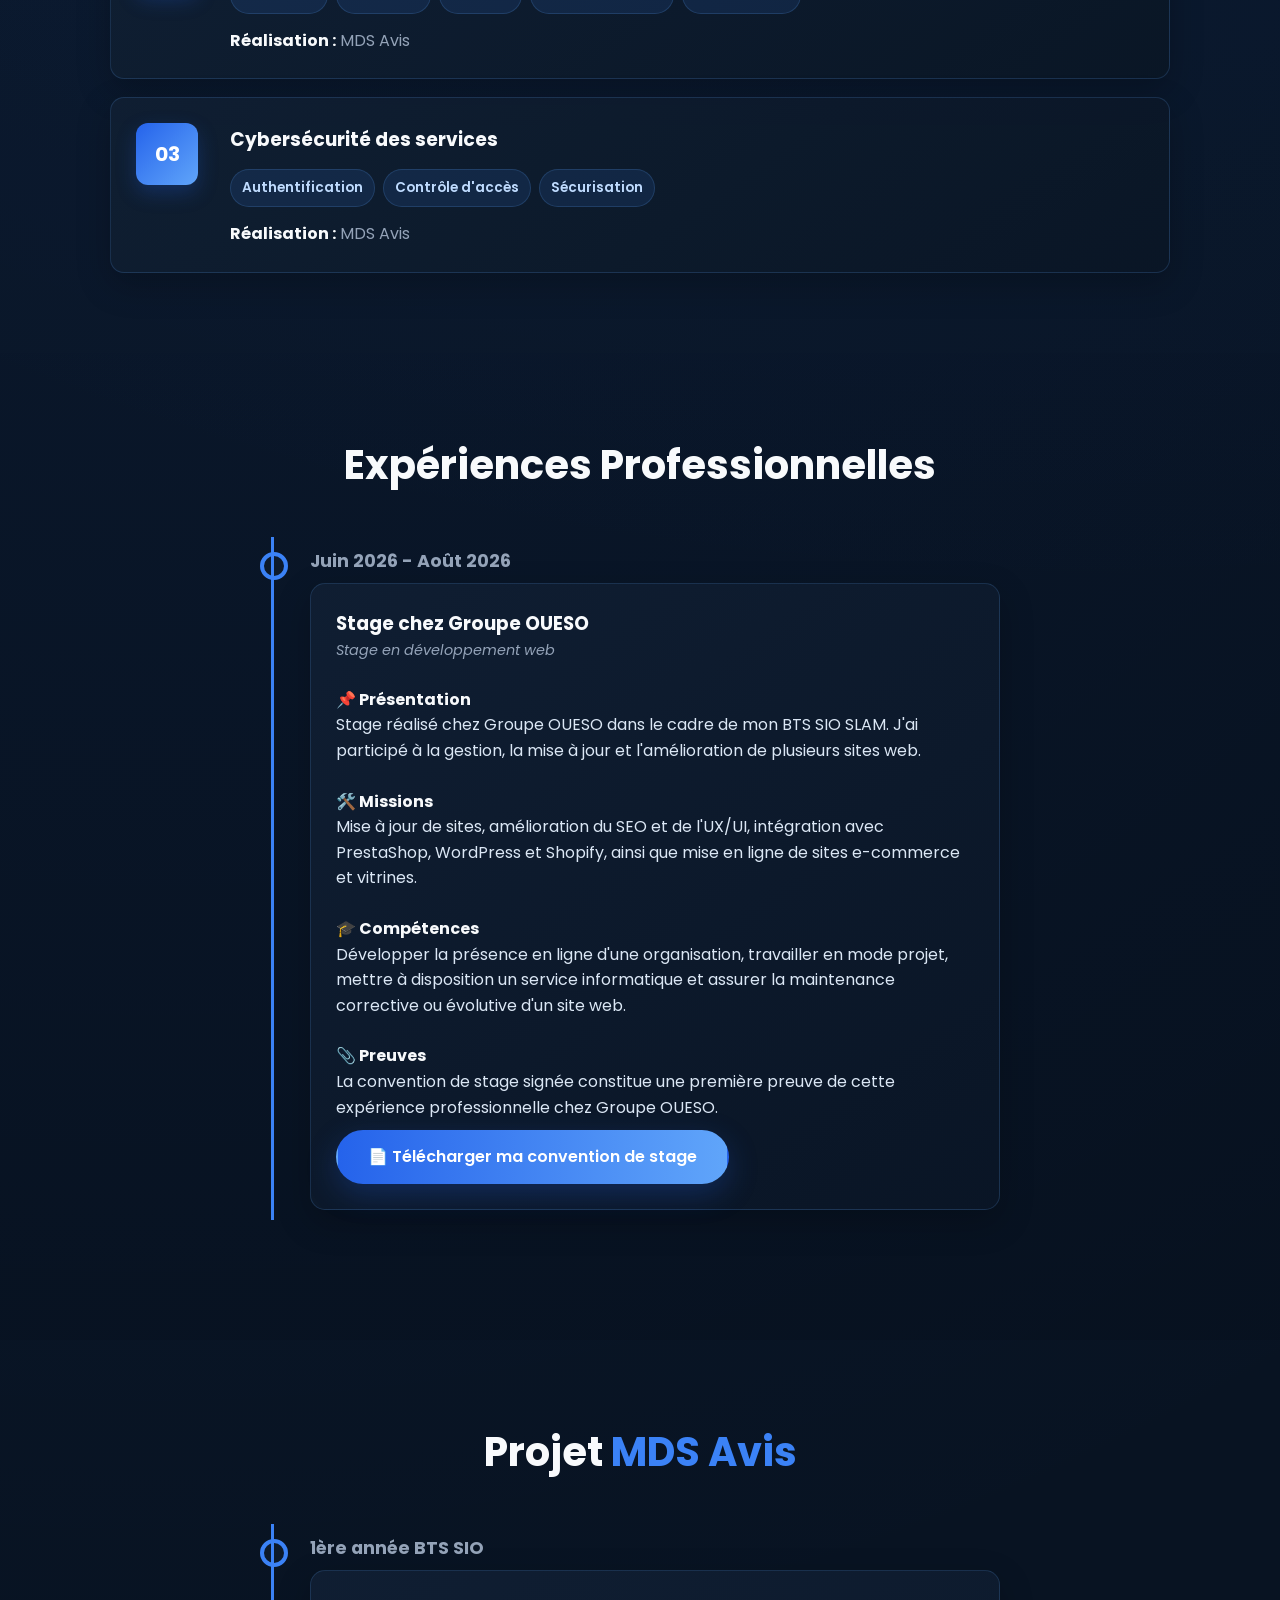
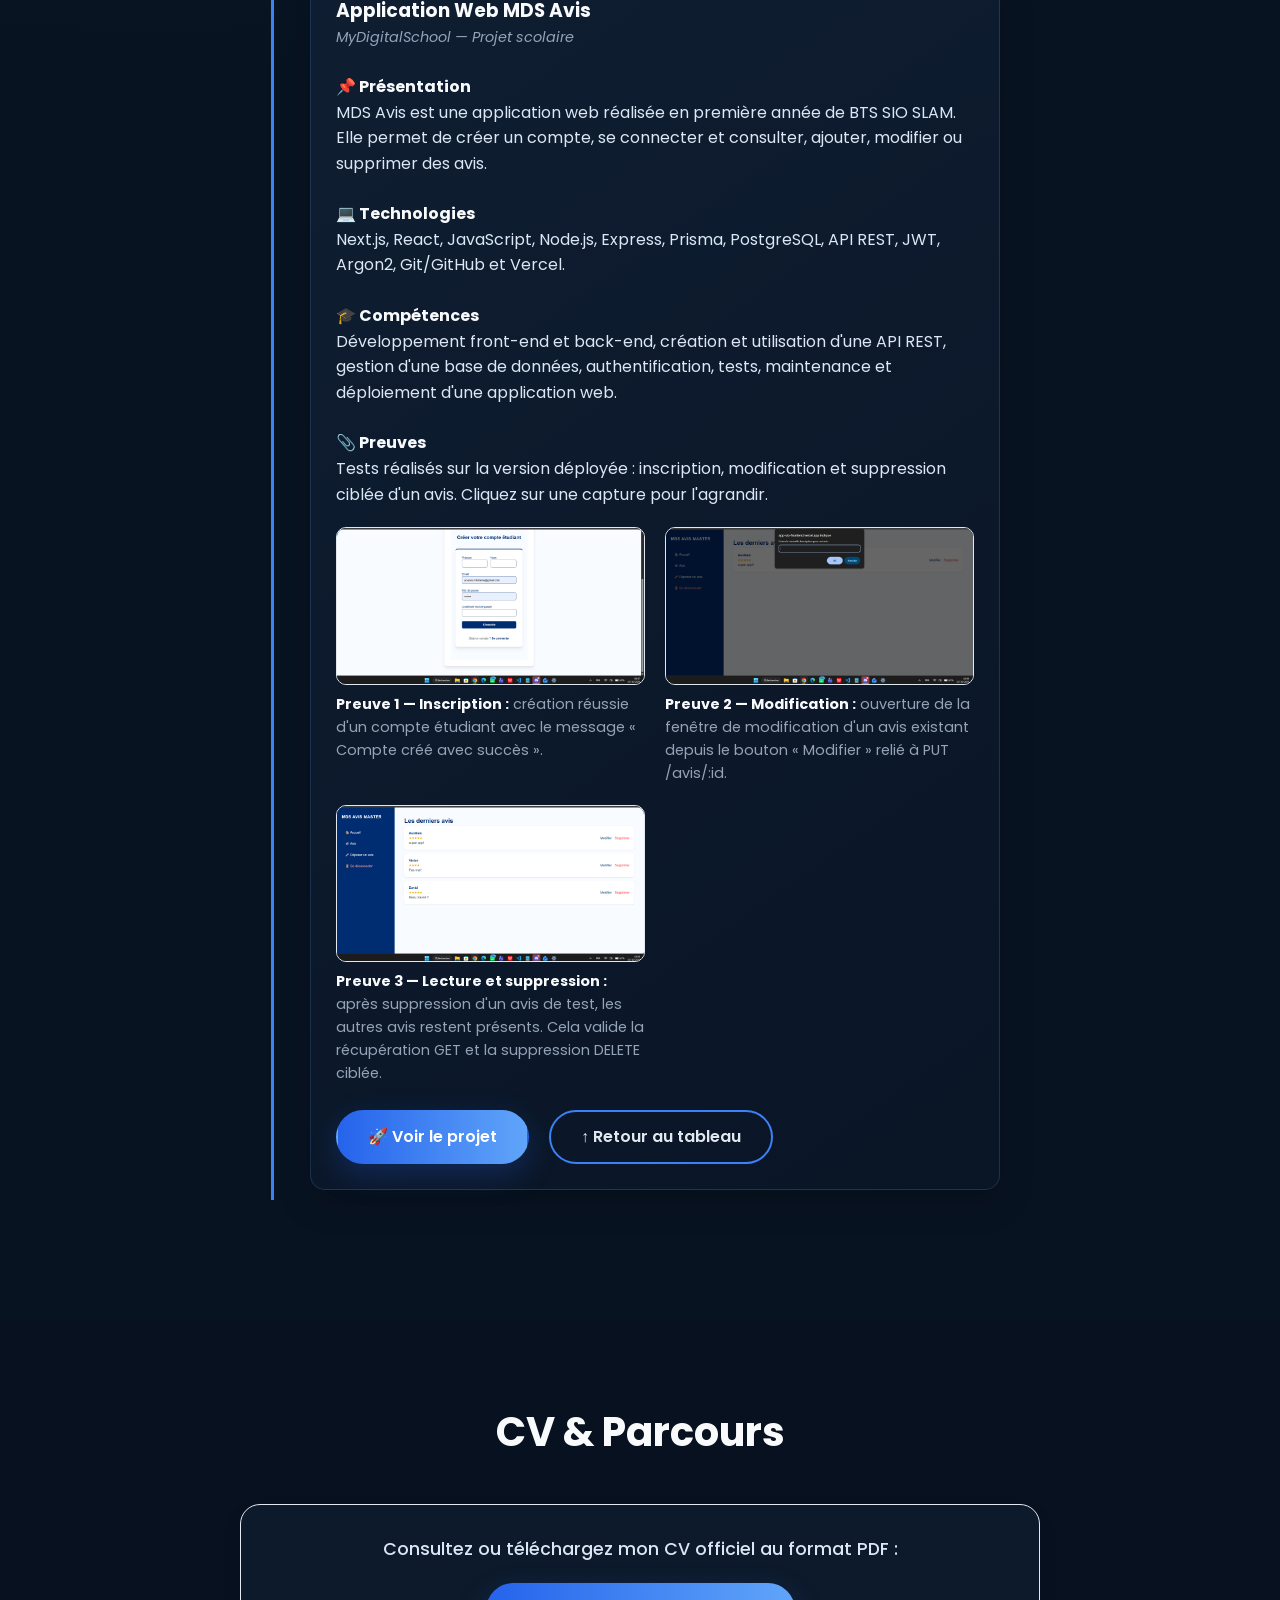
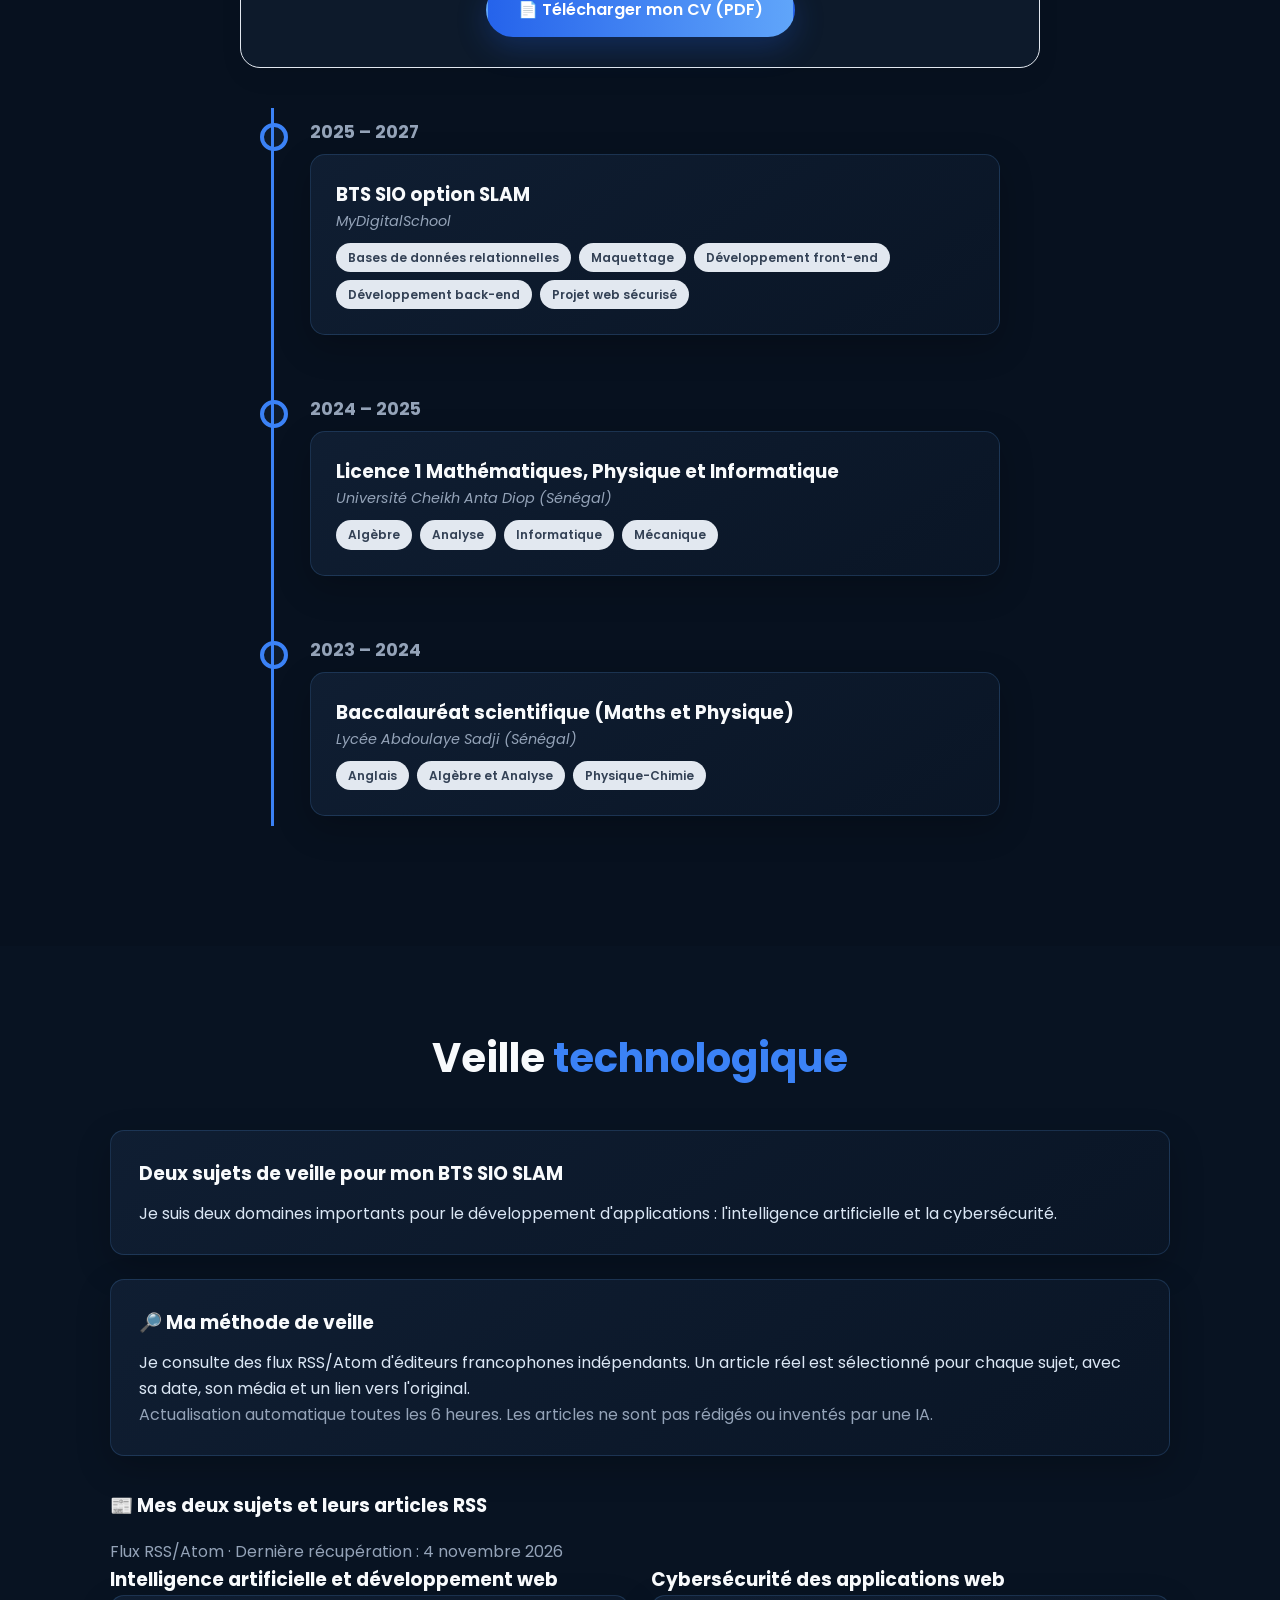
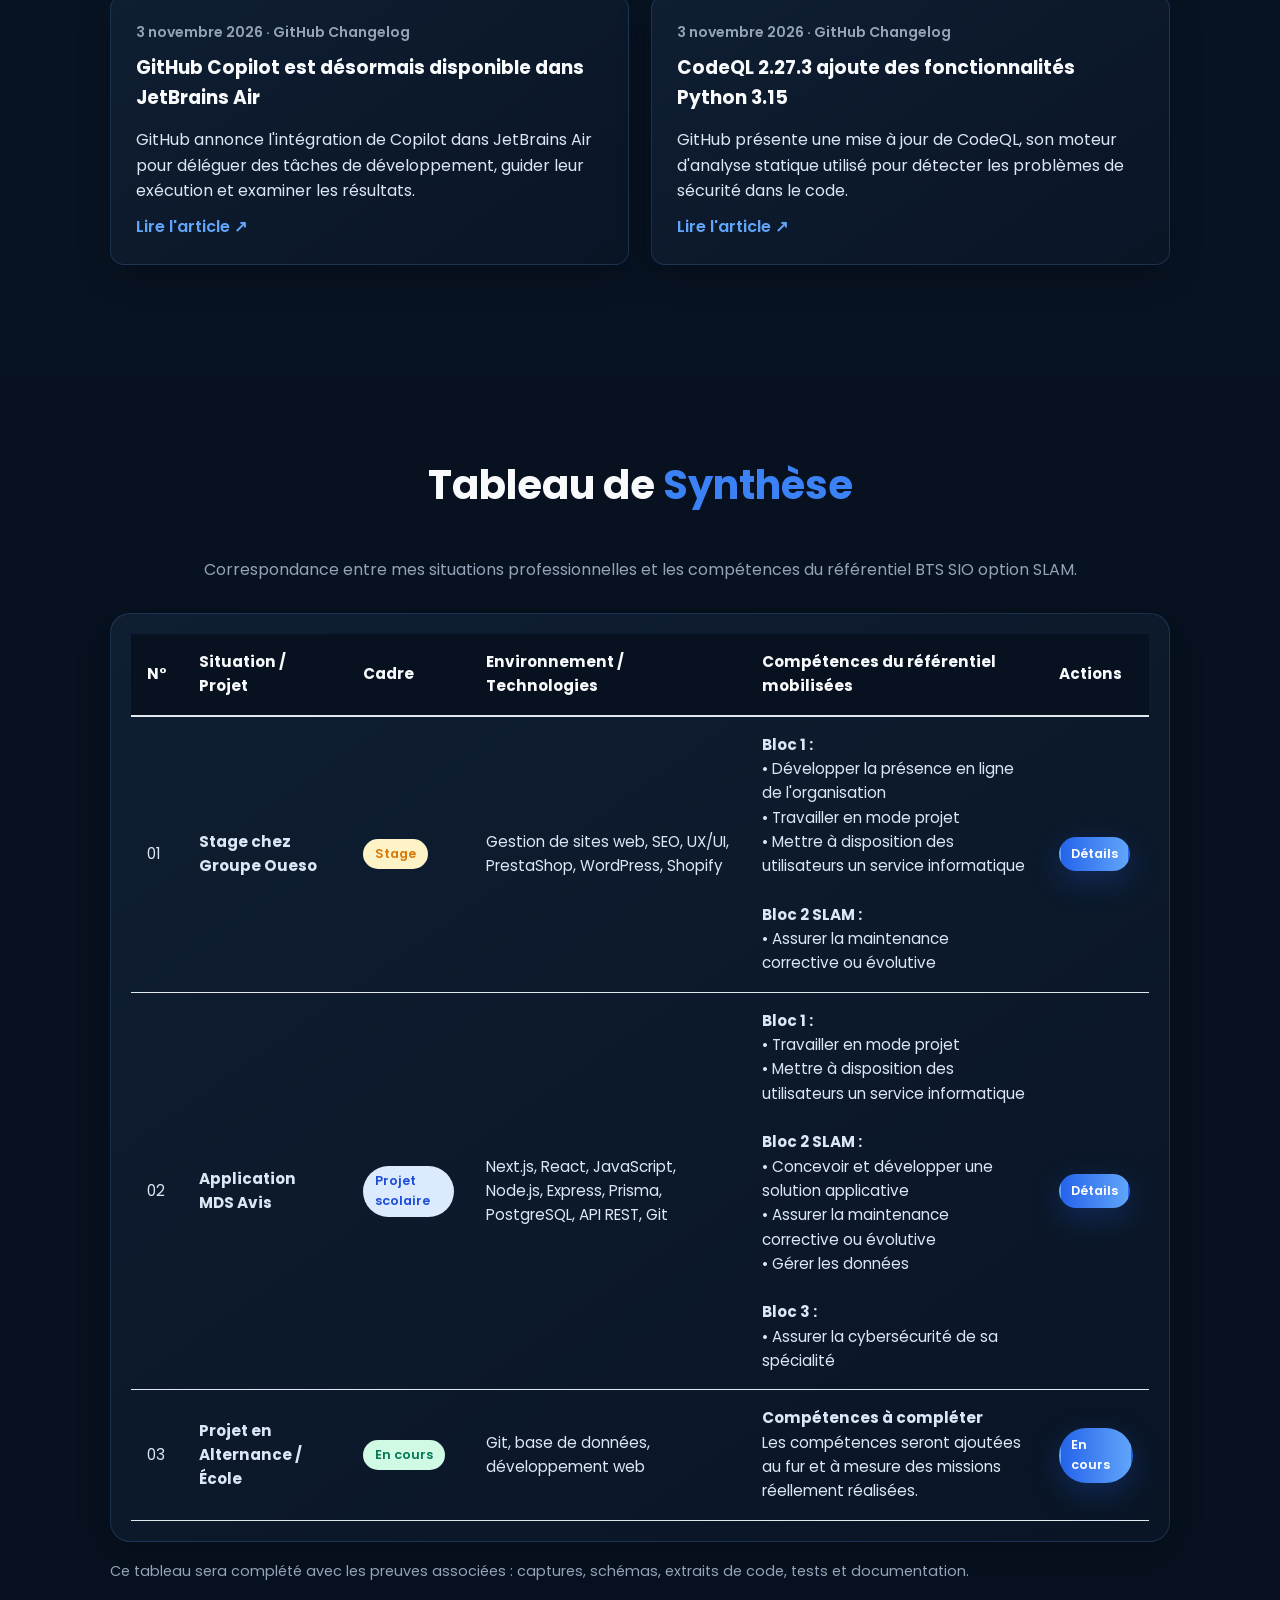
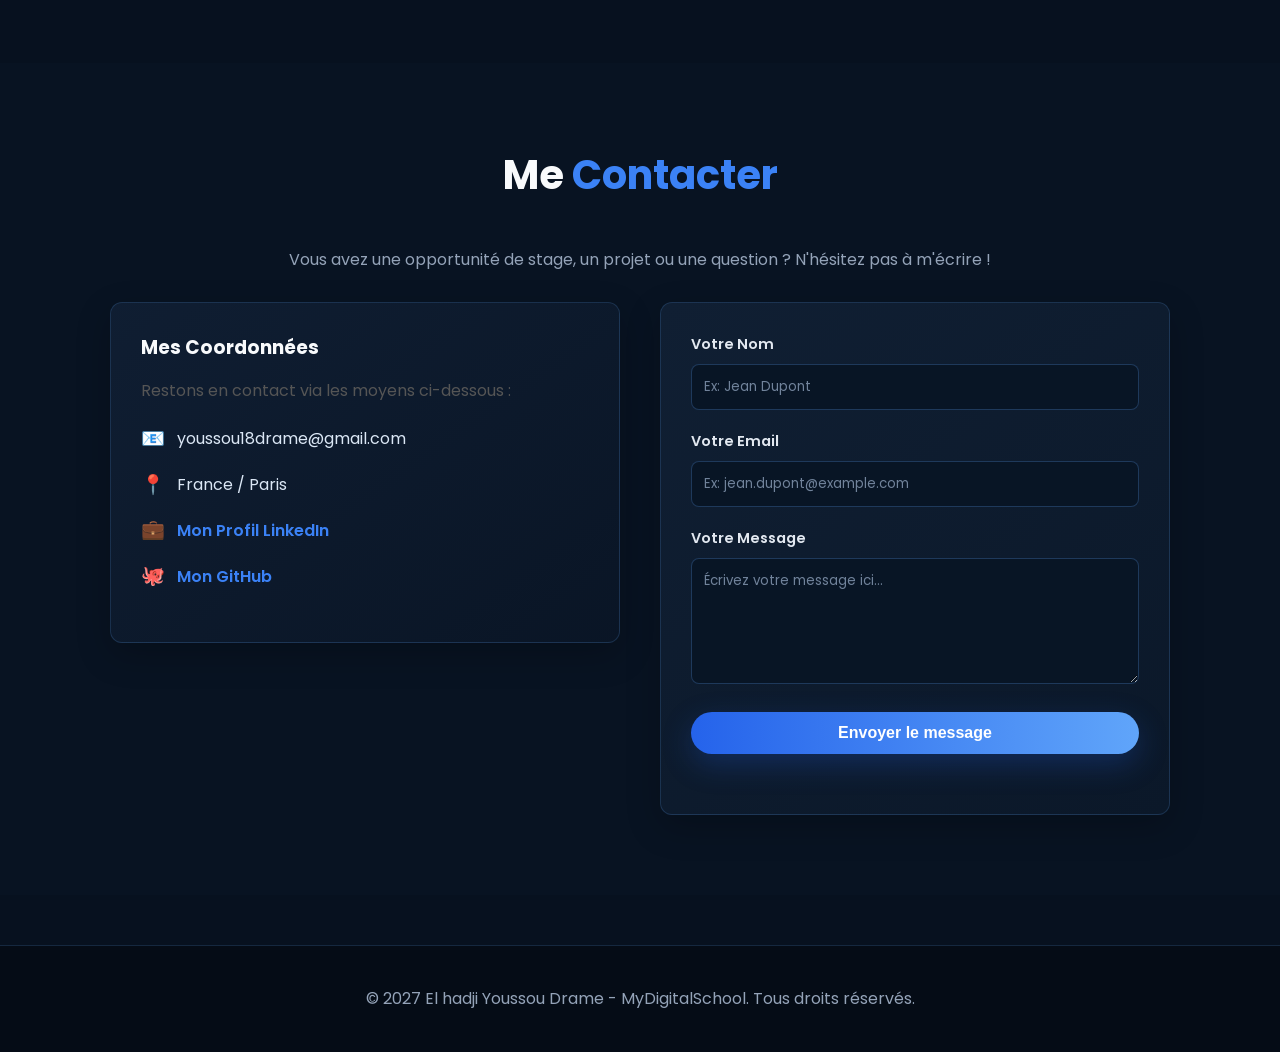
==== commit 265bd75a: "Force browser to load restored RSS article cards" ====
--- a/index.html
+++ b/index.html
@@ -1480,7 +1480,7 @@
 }
 </style>
 
-<script src="script.js?v=6"></script>
+<script src="script.js?v=7"></script>
 
     <div id="preuve-modal" onclick="fermerPreuve(event)" style="display:none;position:fixed;inset:0;z-index:10000;background:rgba(0,0,0,.92);align-items:center;justify-content:center;padding:20px;">
         <button type="button" onclick="fermerPreuve()" aria-label="Fermer" style="position:absolute;top:18px;right:24px;border:0;background:none;color:white;font-size:38px;cursor:pointer;">×</button>
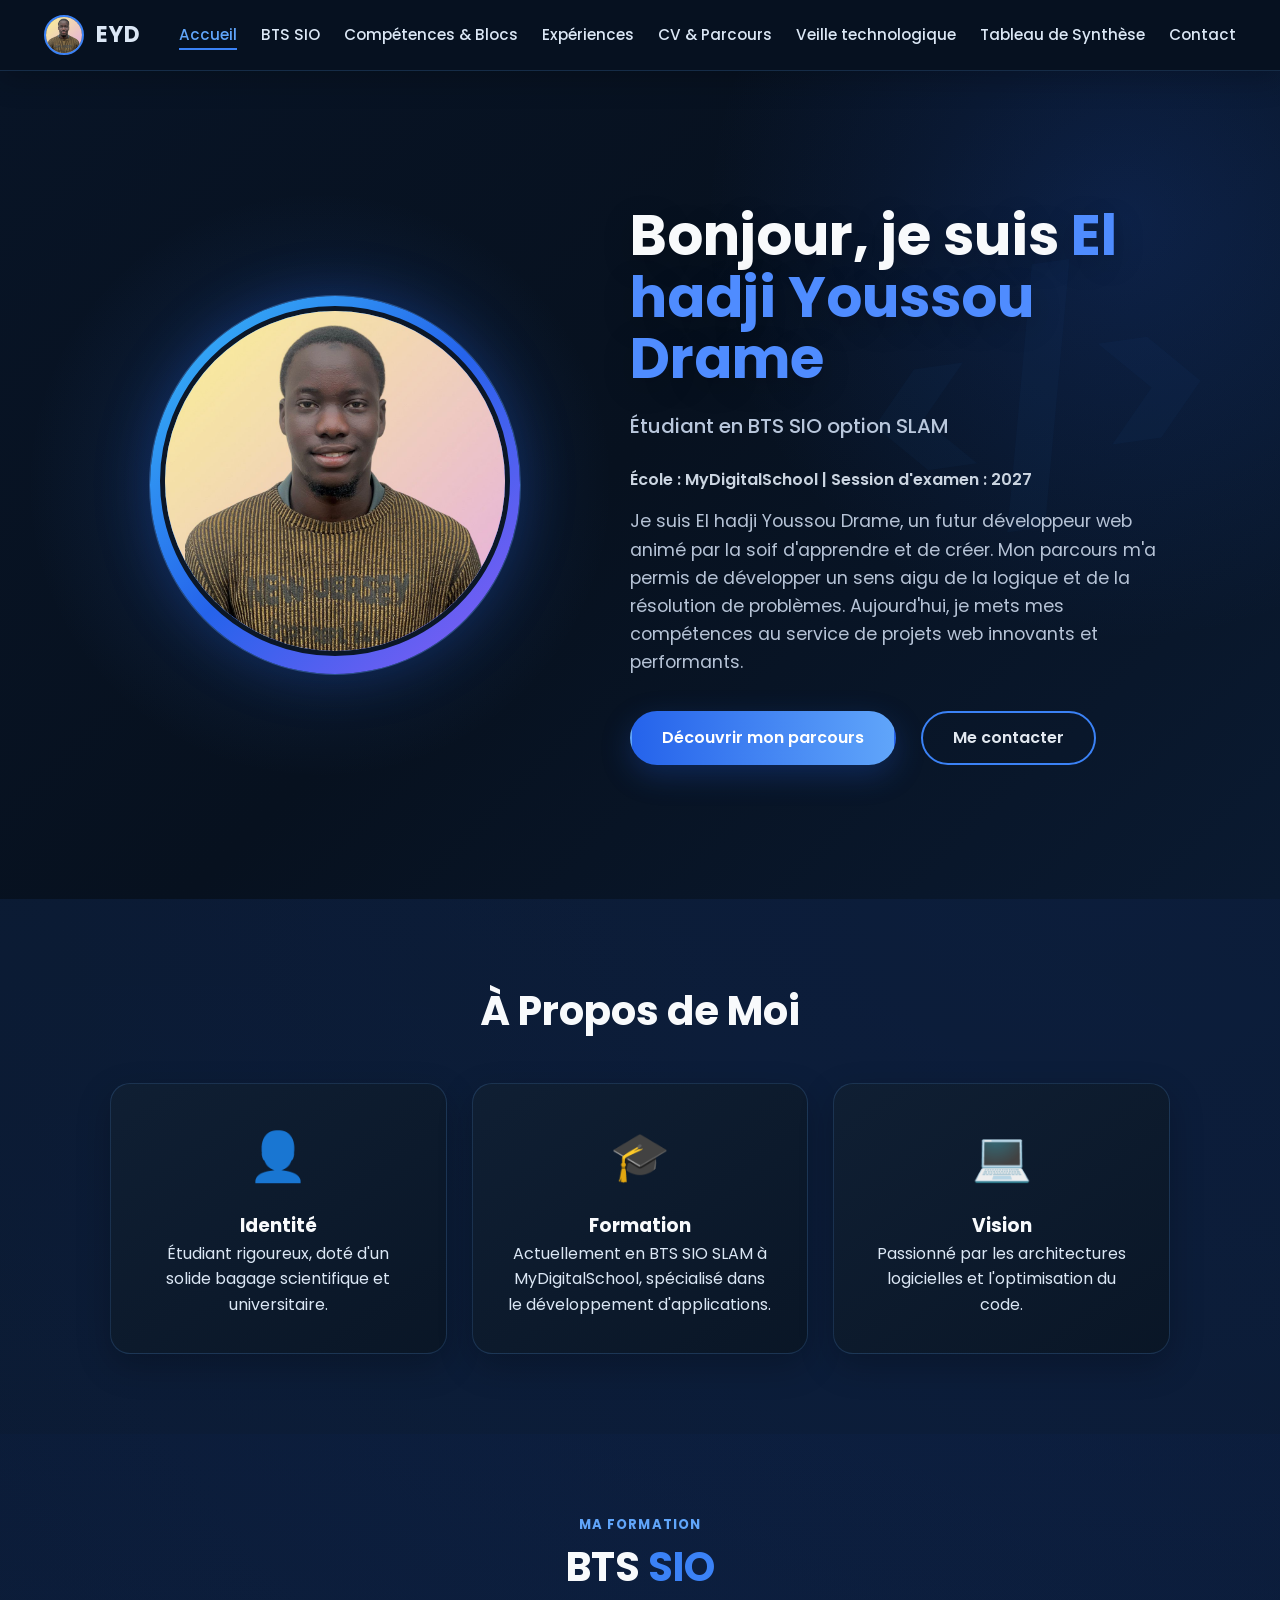
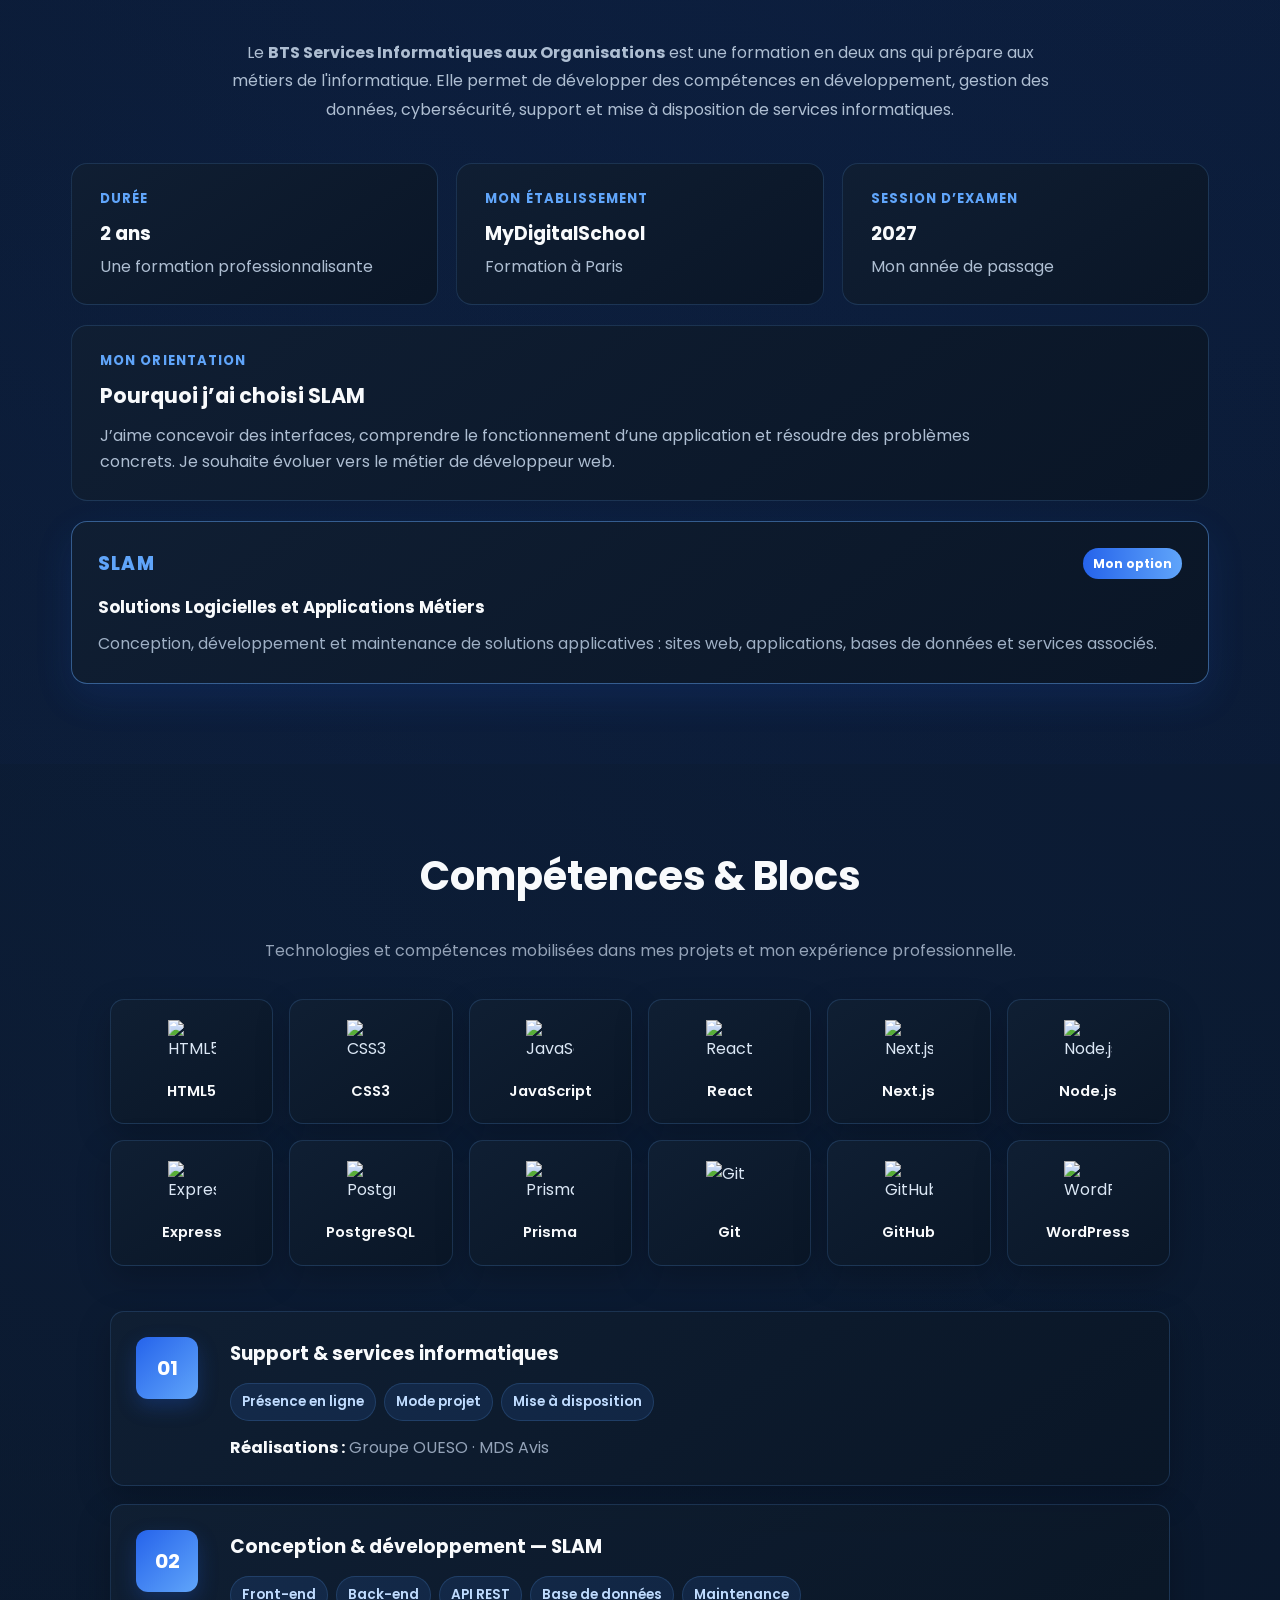
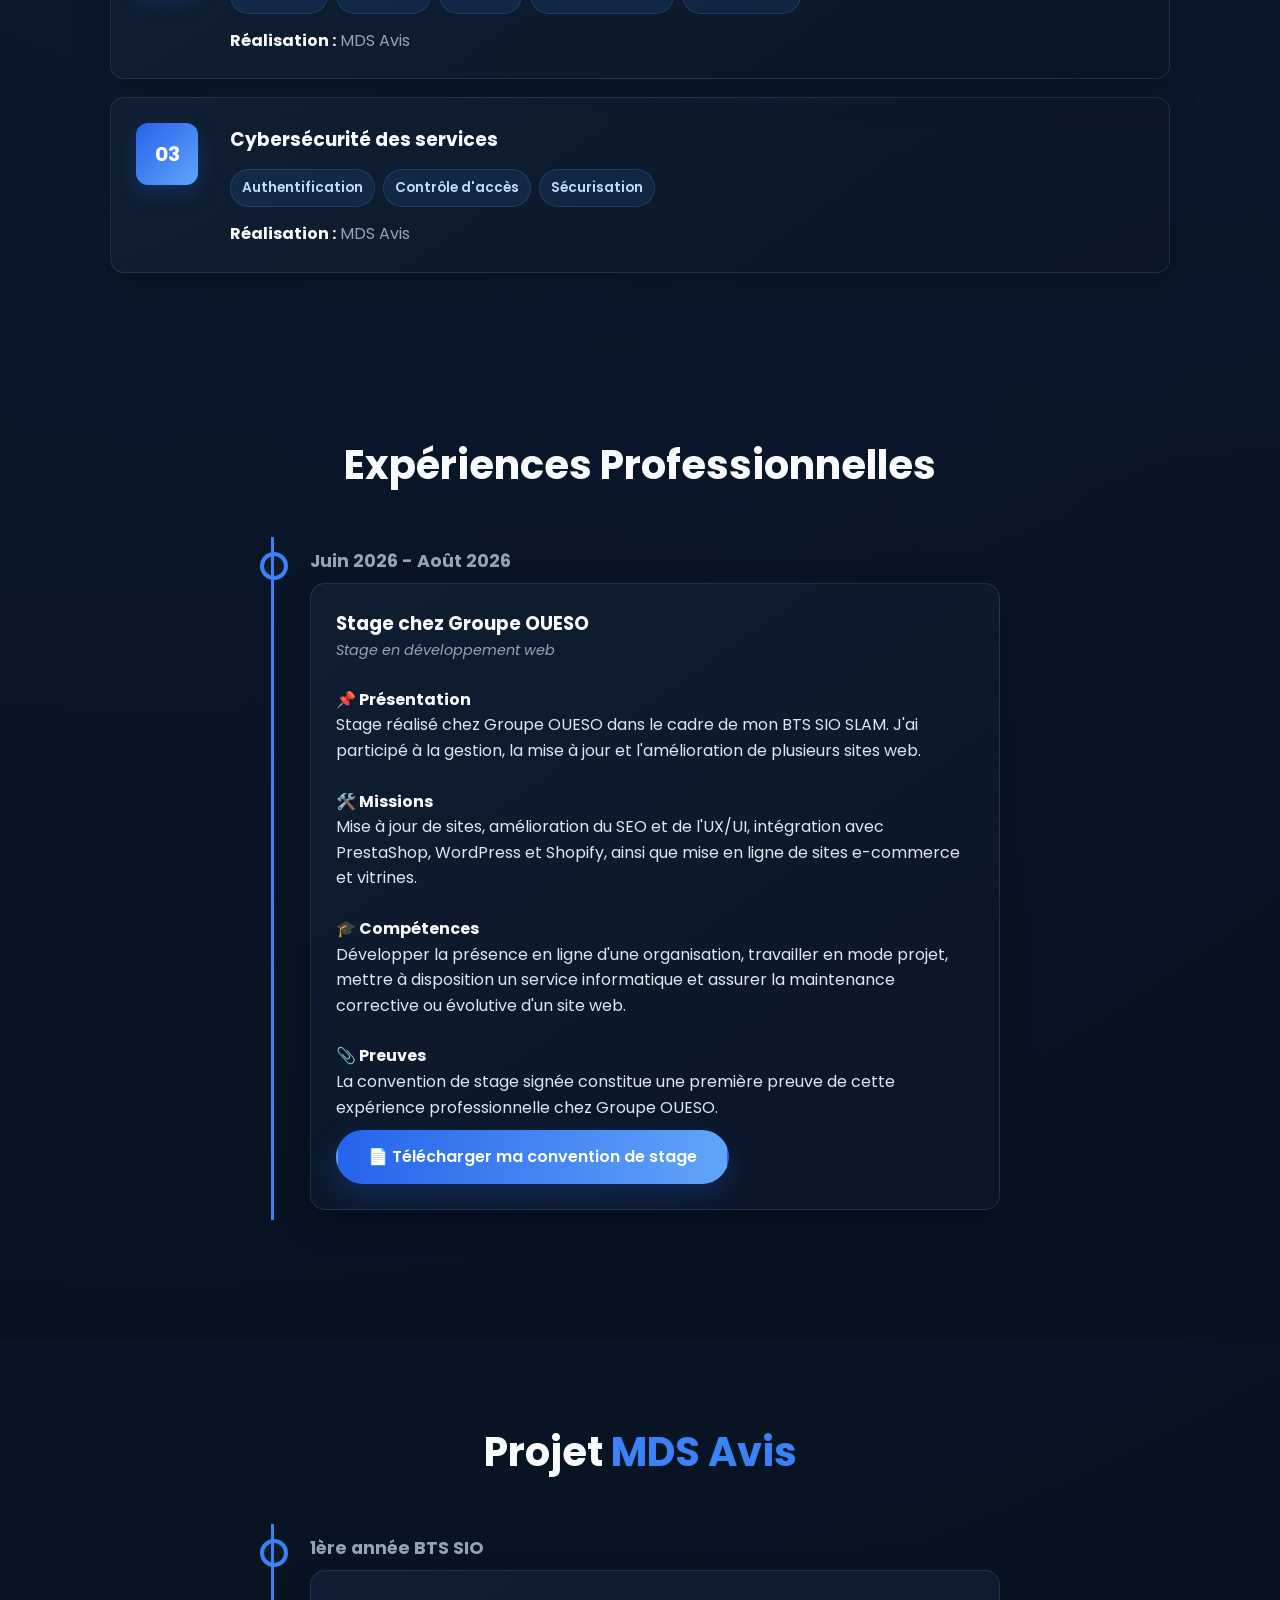
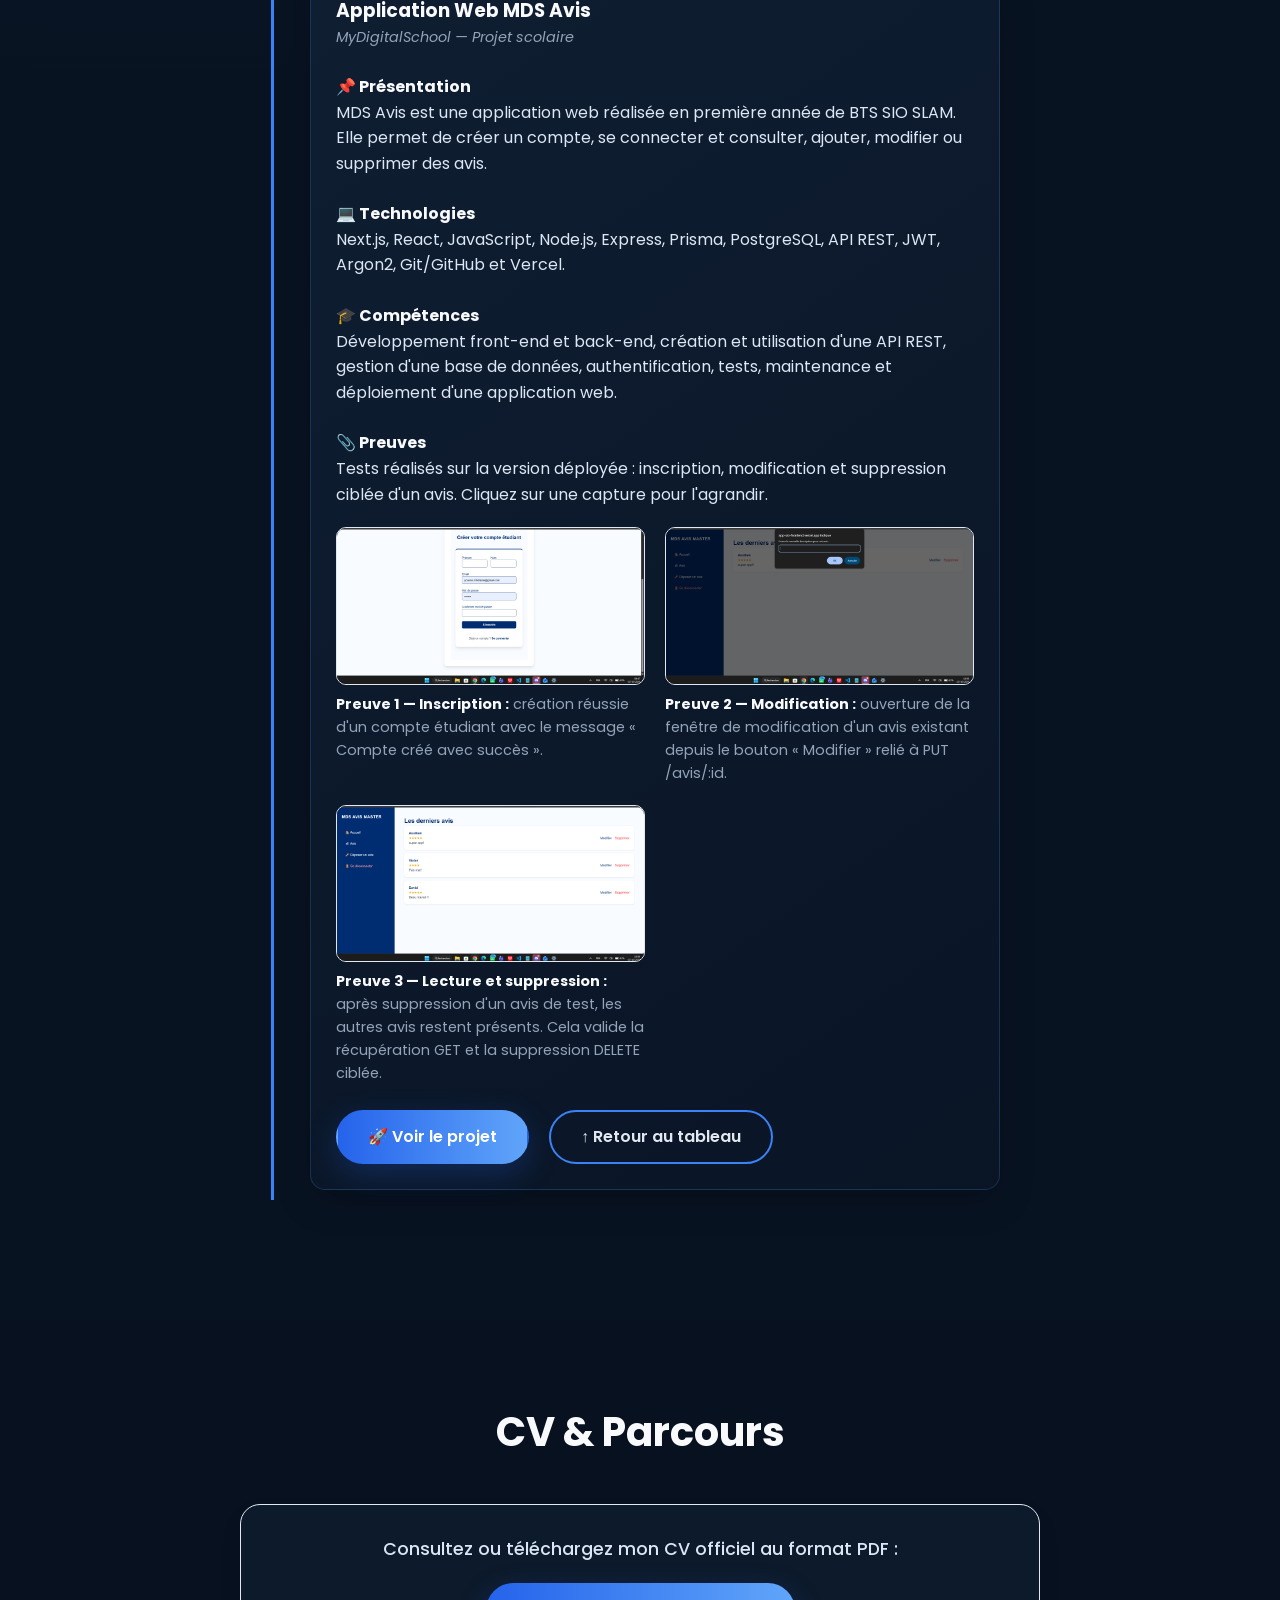
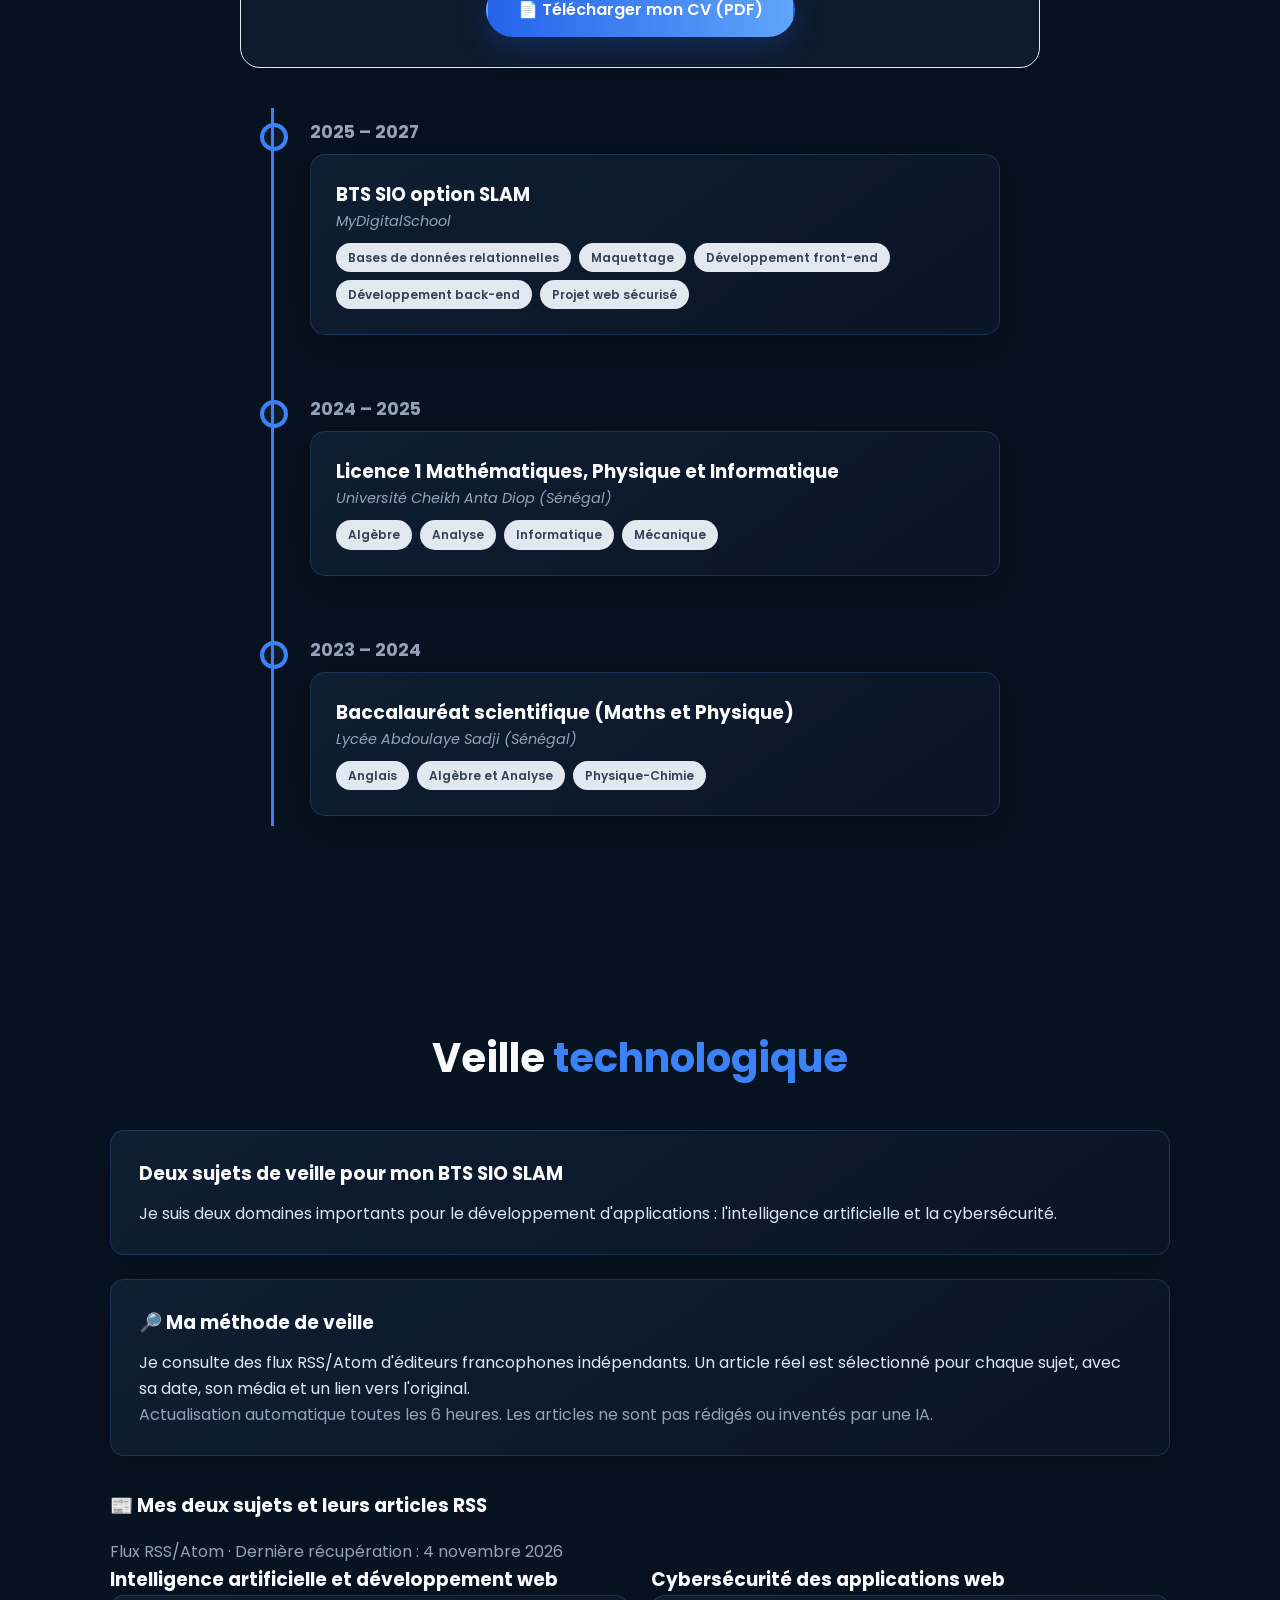
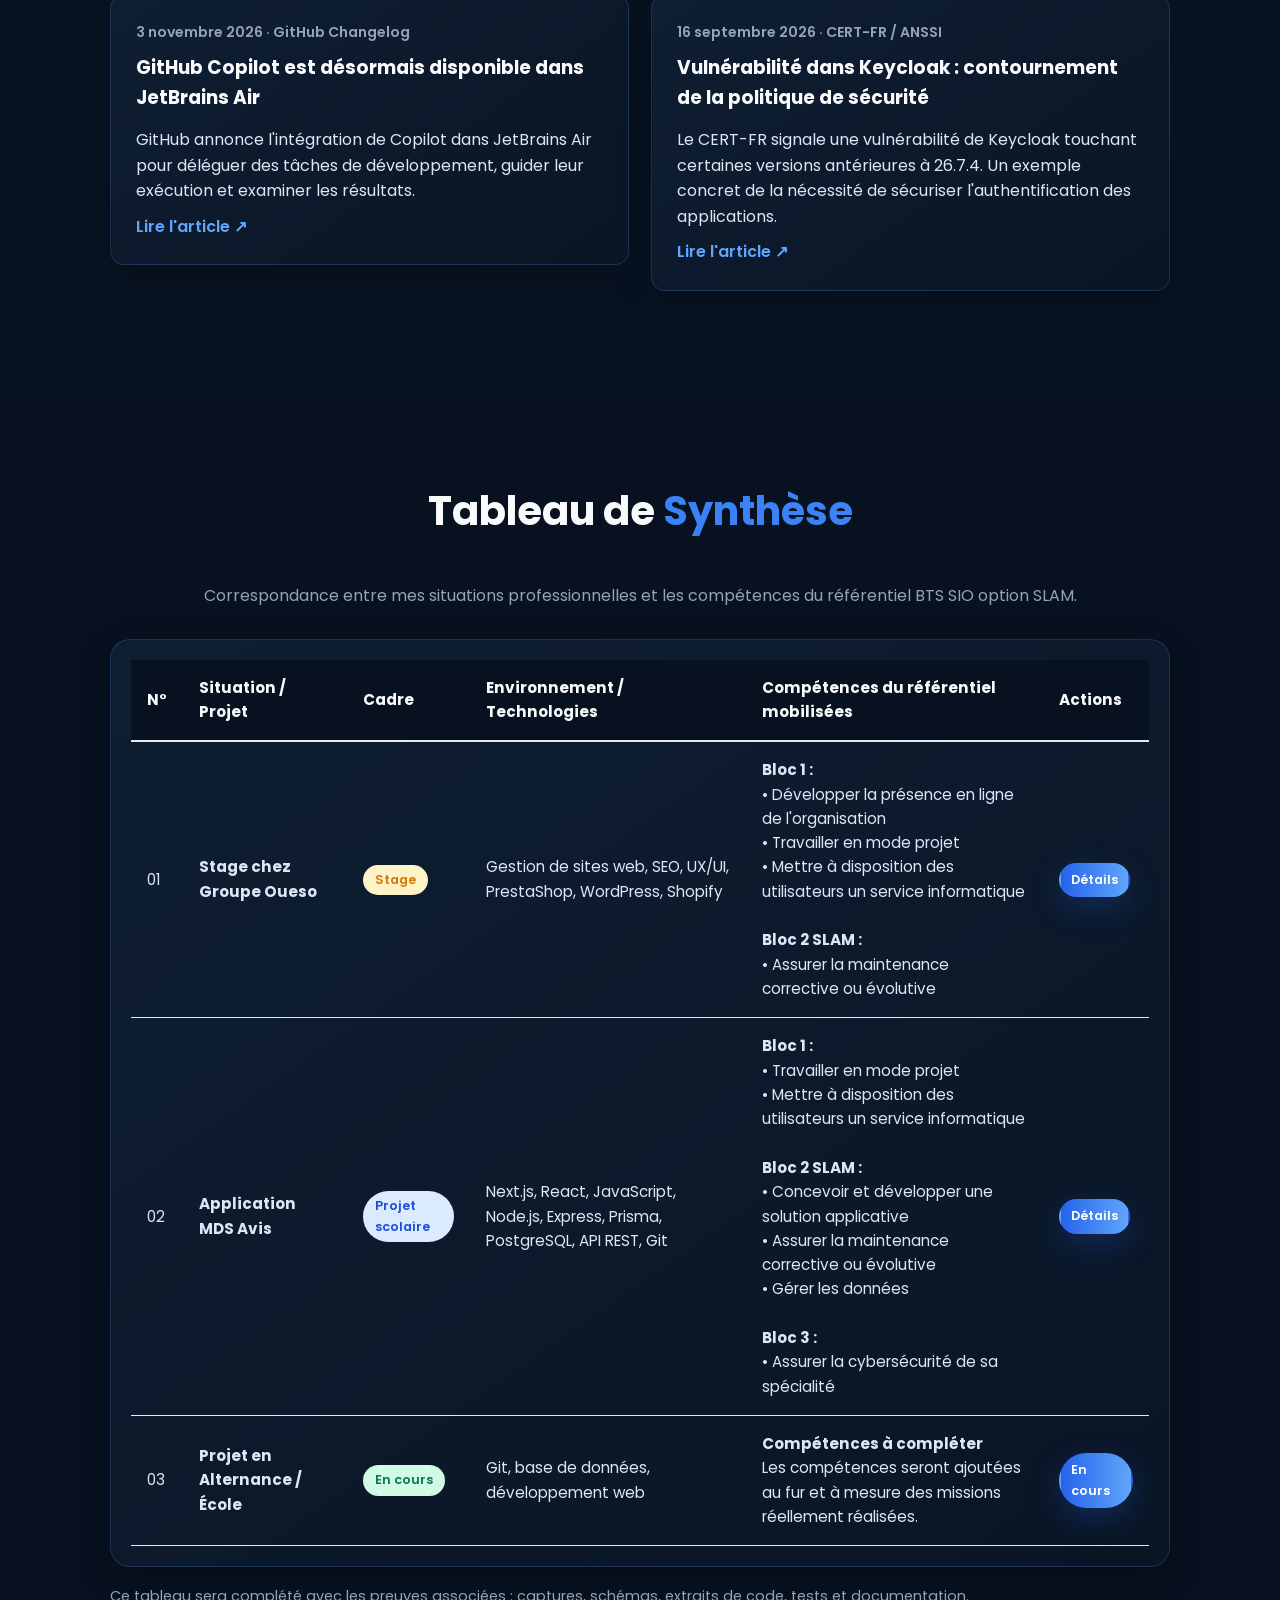
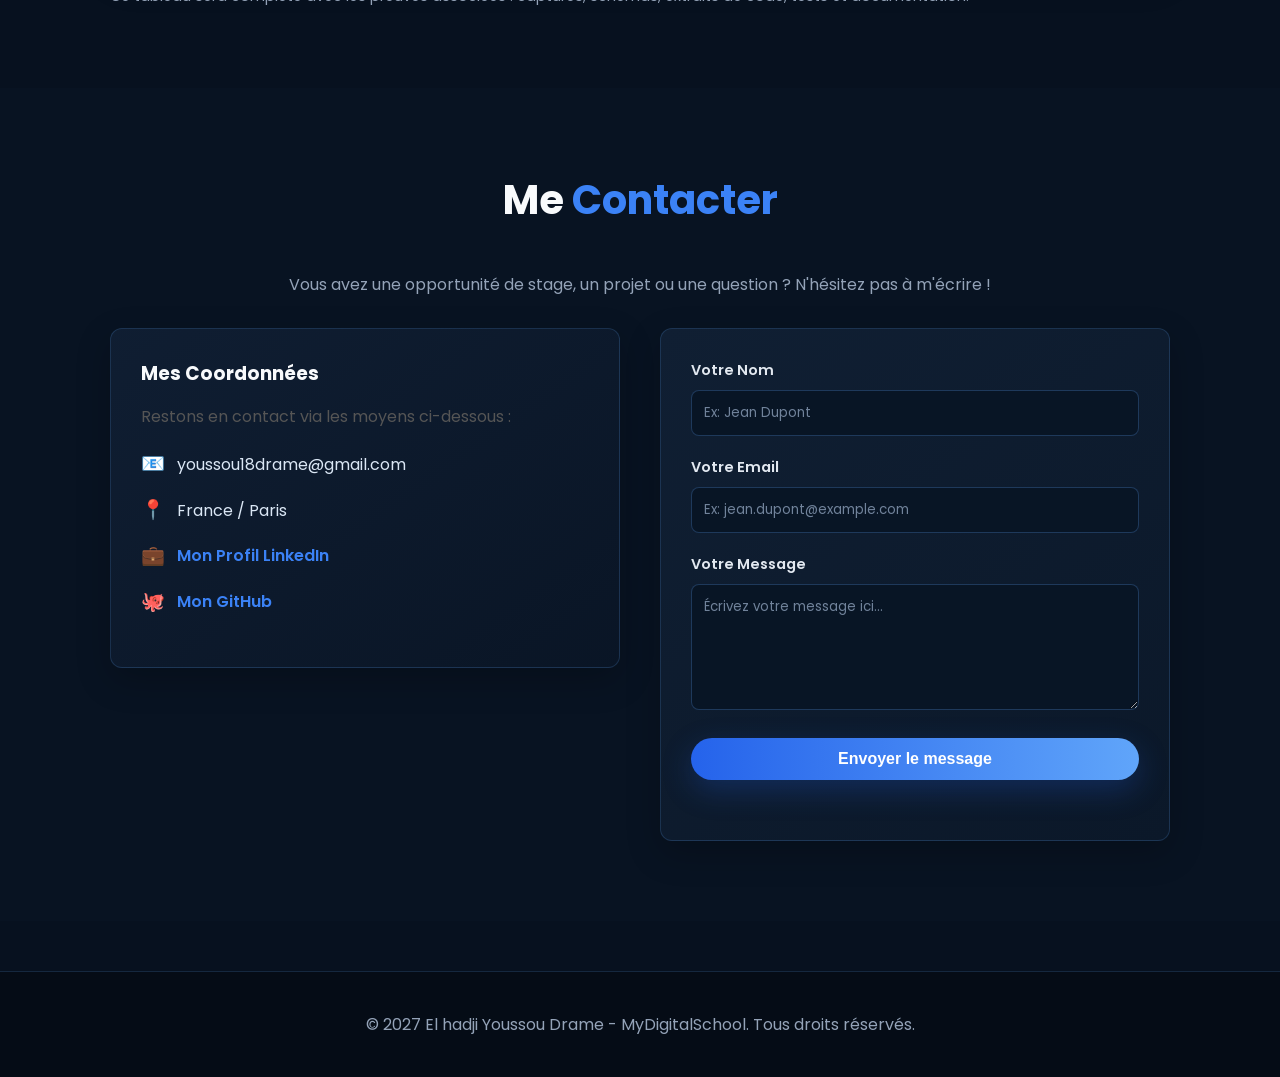
==== commit 27f6ff37: "Refresh portfolio cache for independent cybersecurity source" ====
--- a/index.html
+++ b/index.html
@@ -1480,7 +1480,7 @@
 }
 </style>
 
-<script src="script.js?v=7"></script>
+<script src="script.js?v=8"></script>
 
     <div id="preuve-modal" onclick="fermerPreuve(event)" style="display:none;position:fixed;inset:0;z-index:10000;background:rgba(0,0,0,.92);align-items:center;justify-content:center;padding:20px;">
         <button type="button" onclick="fermerPreuve()" aria-label="Fermer" style="position:absolute;top:18px;right:24px;border:0;background:none;color:white;font-size:38px;cursor:pointer;">×</button>
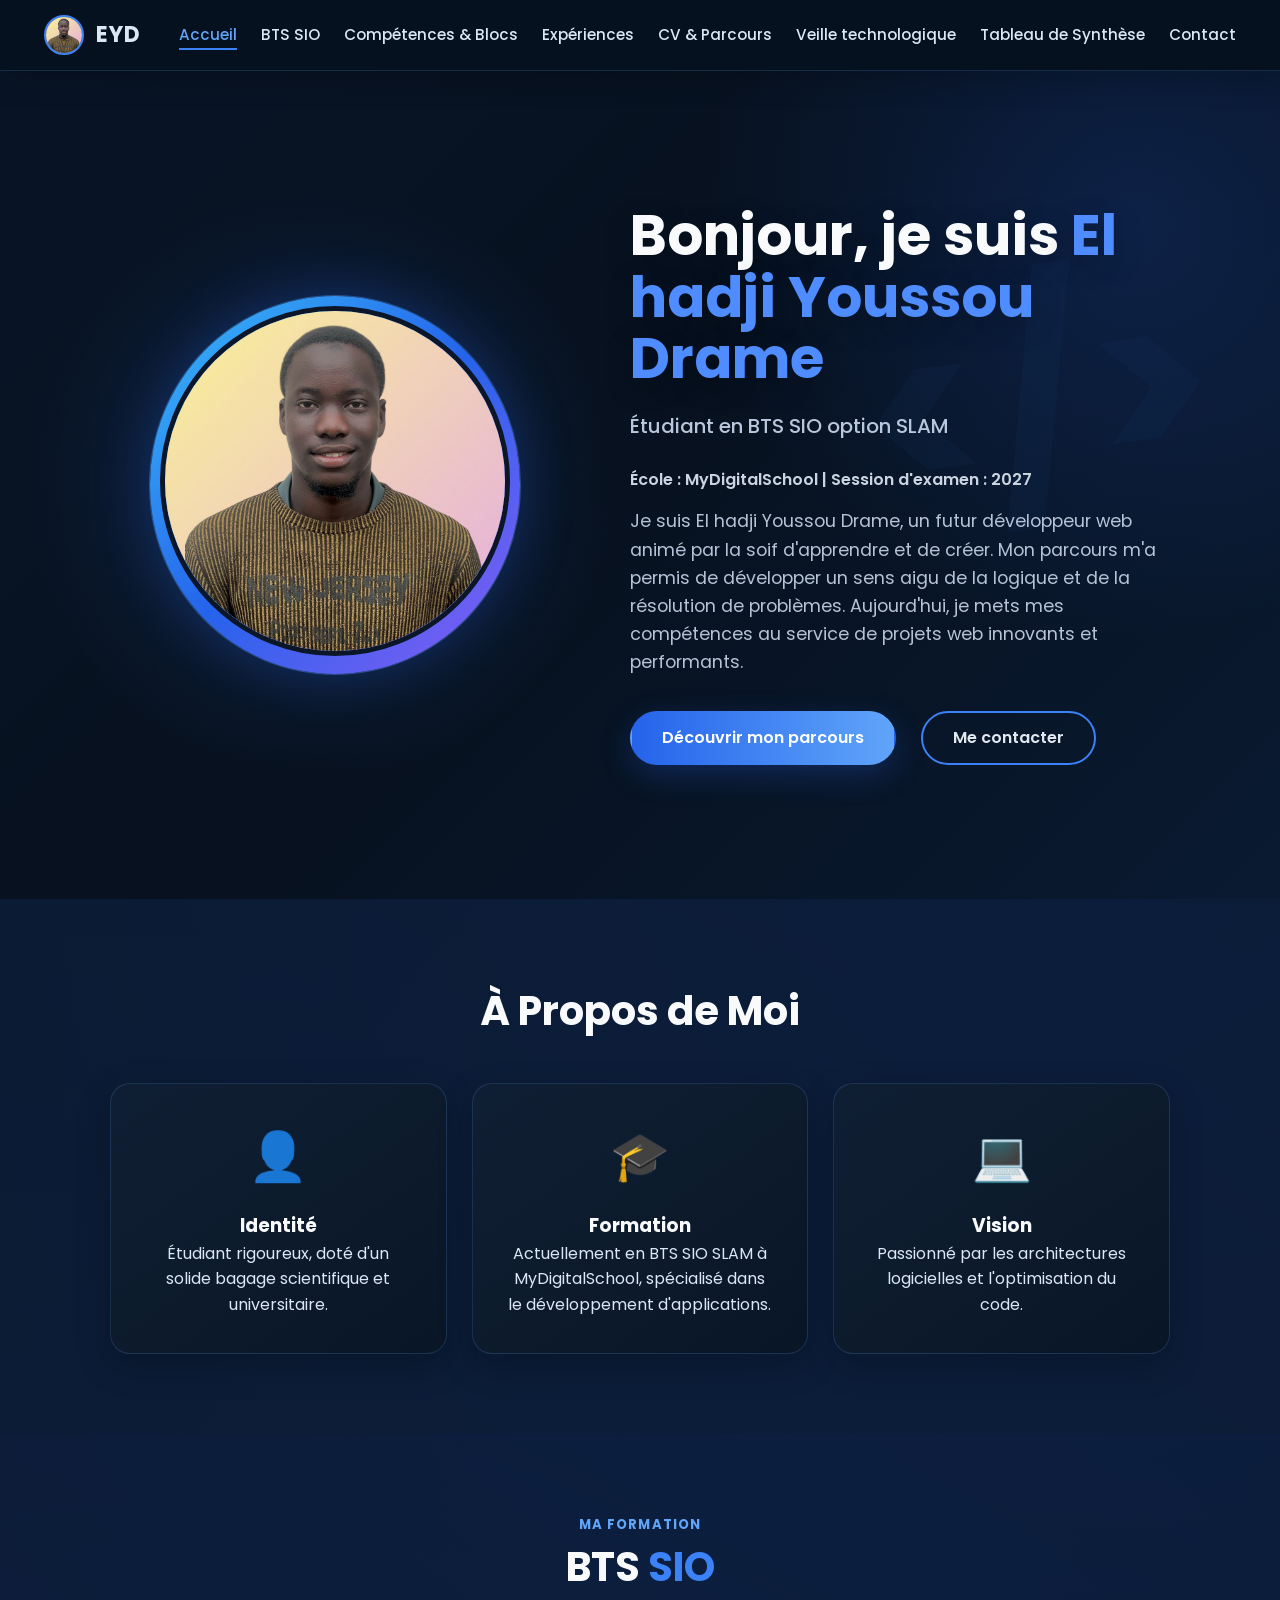
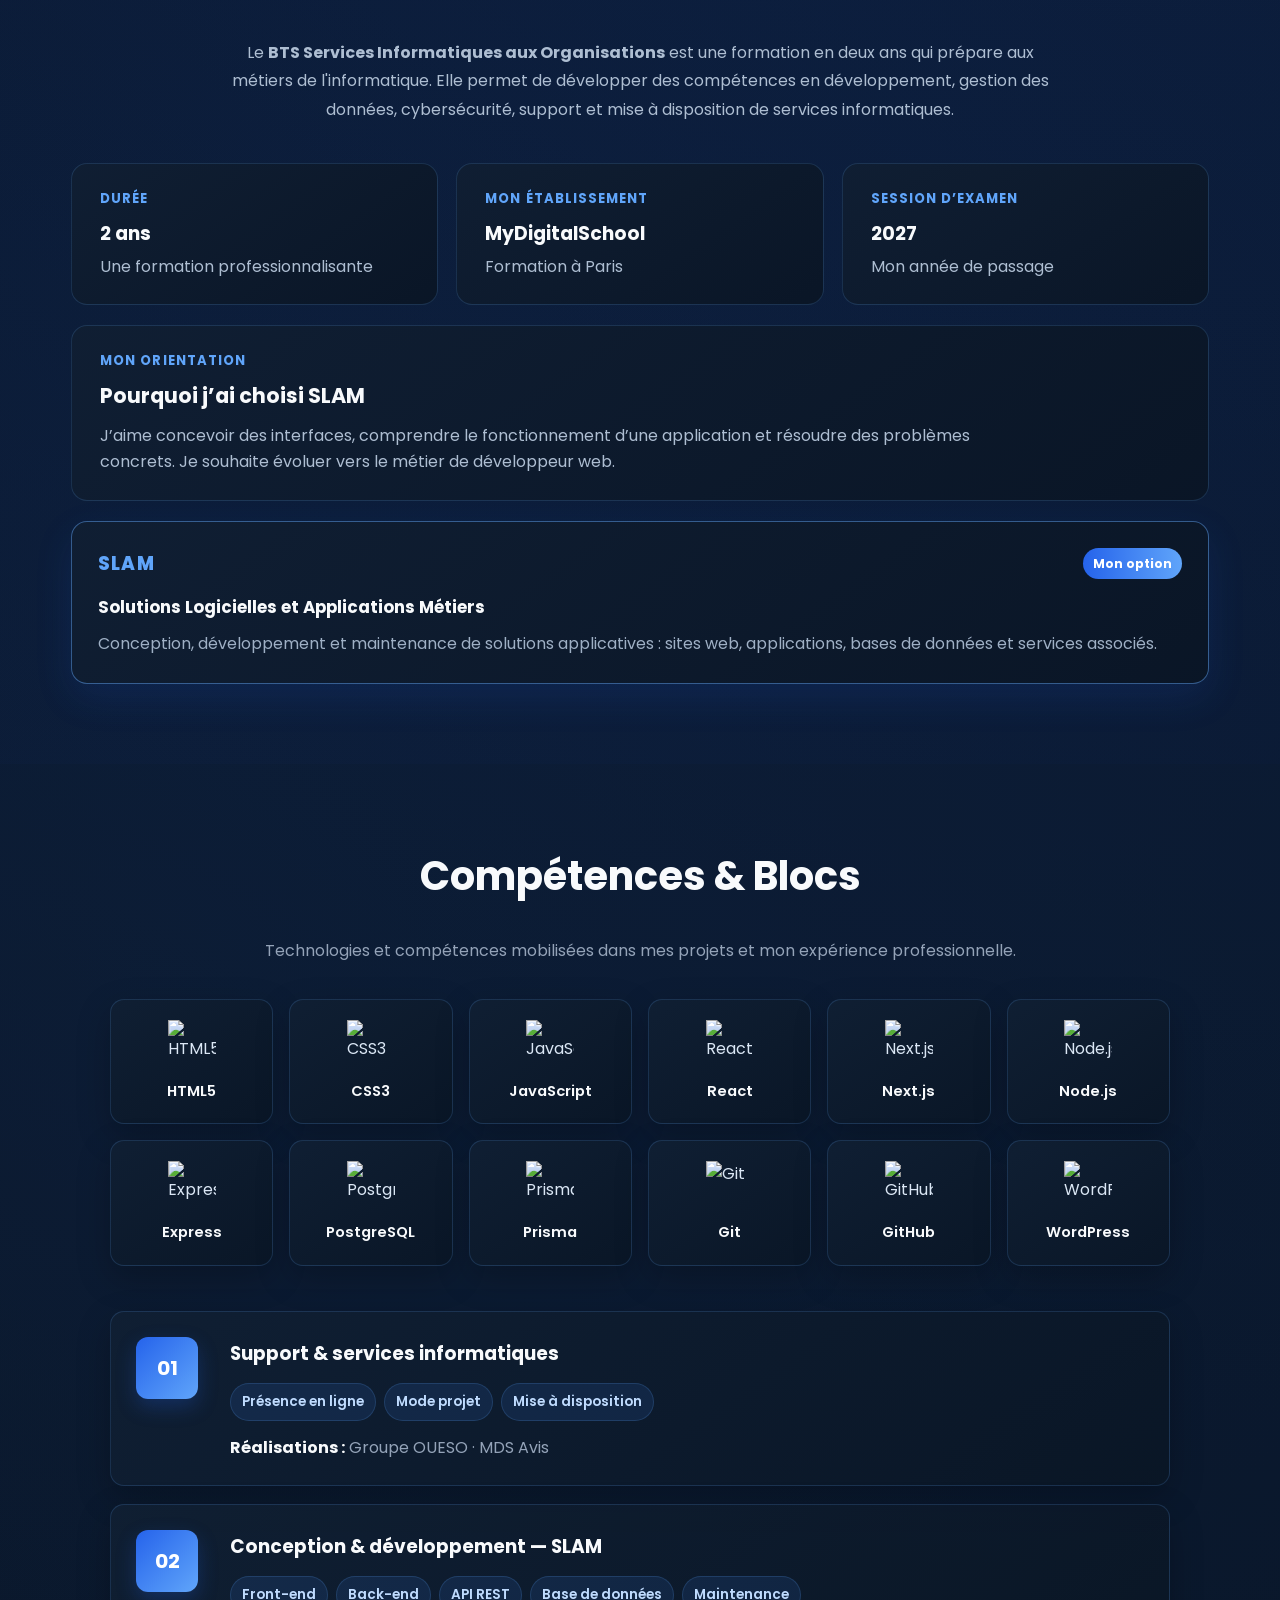
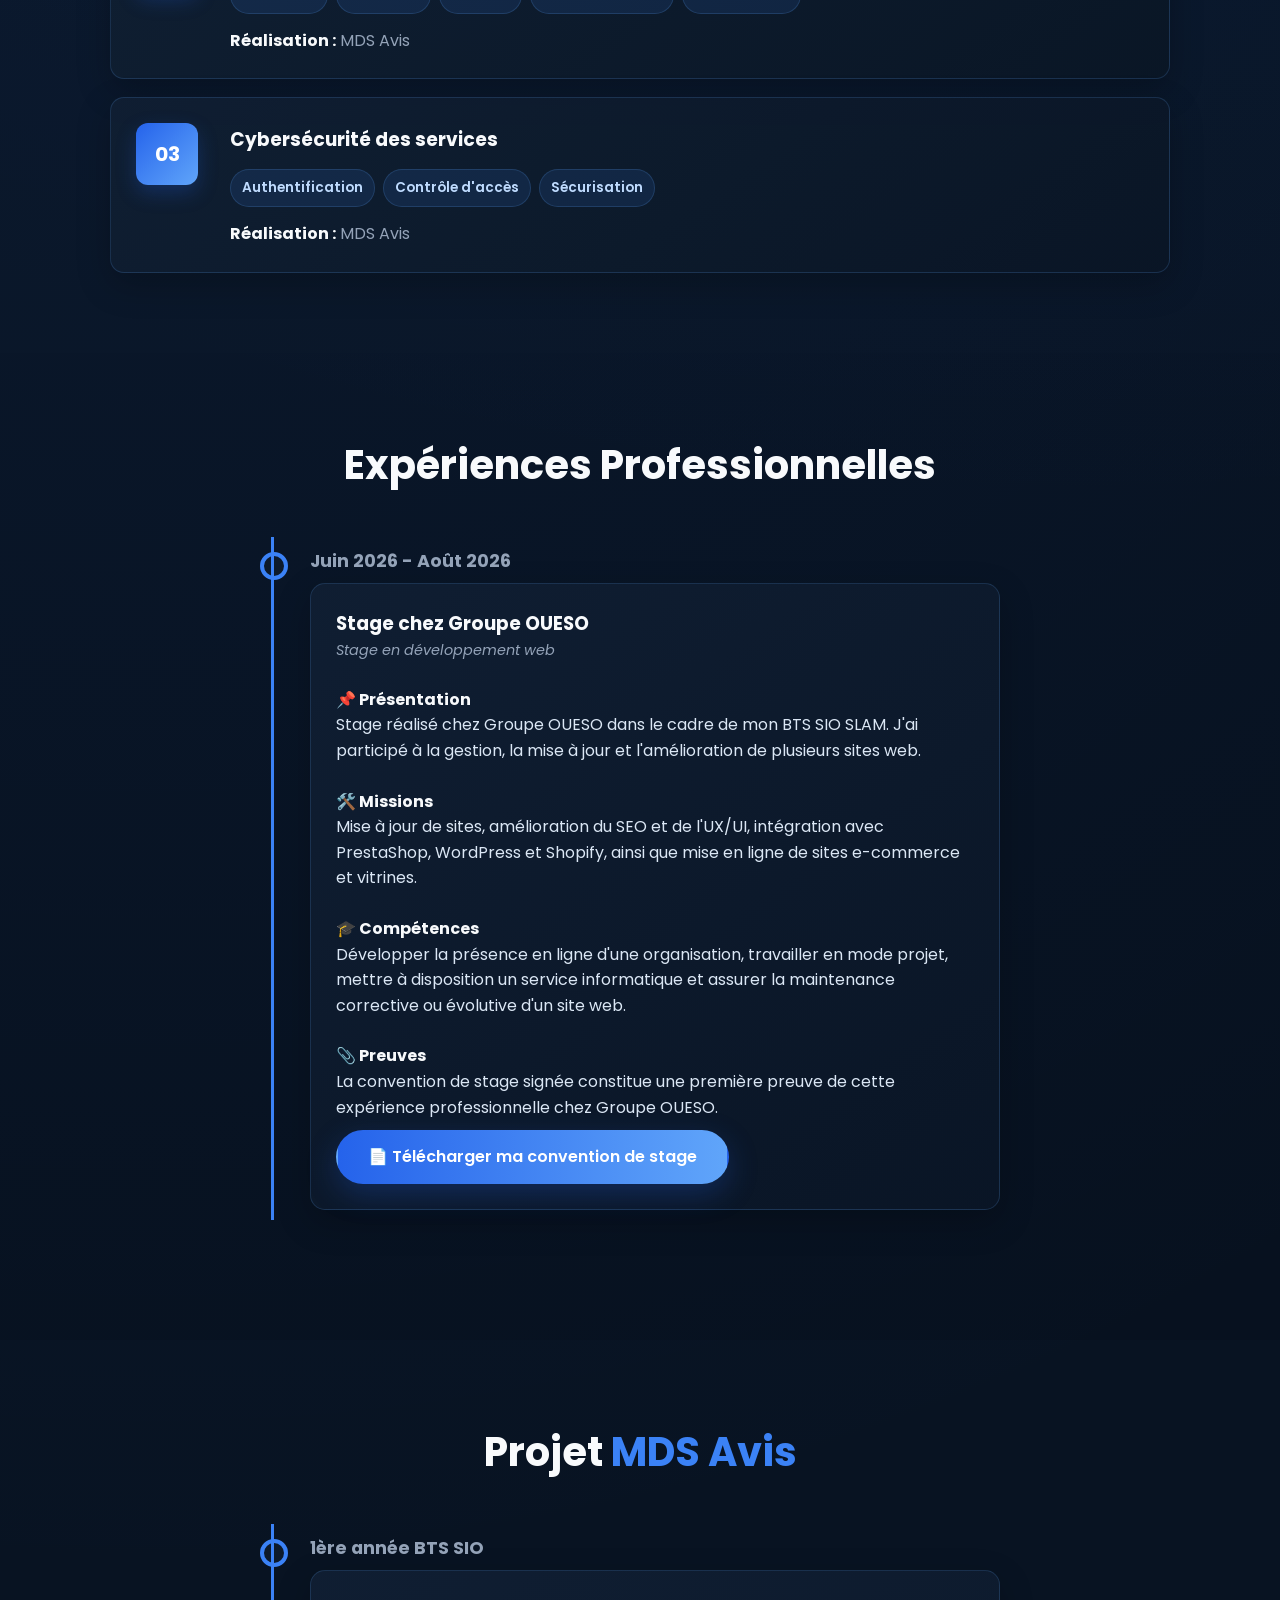
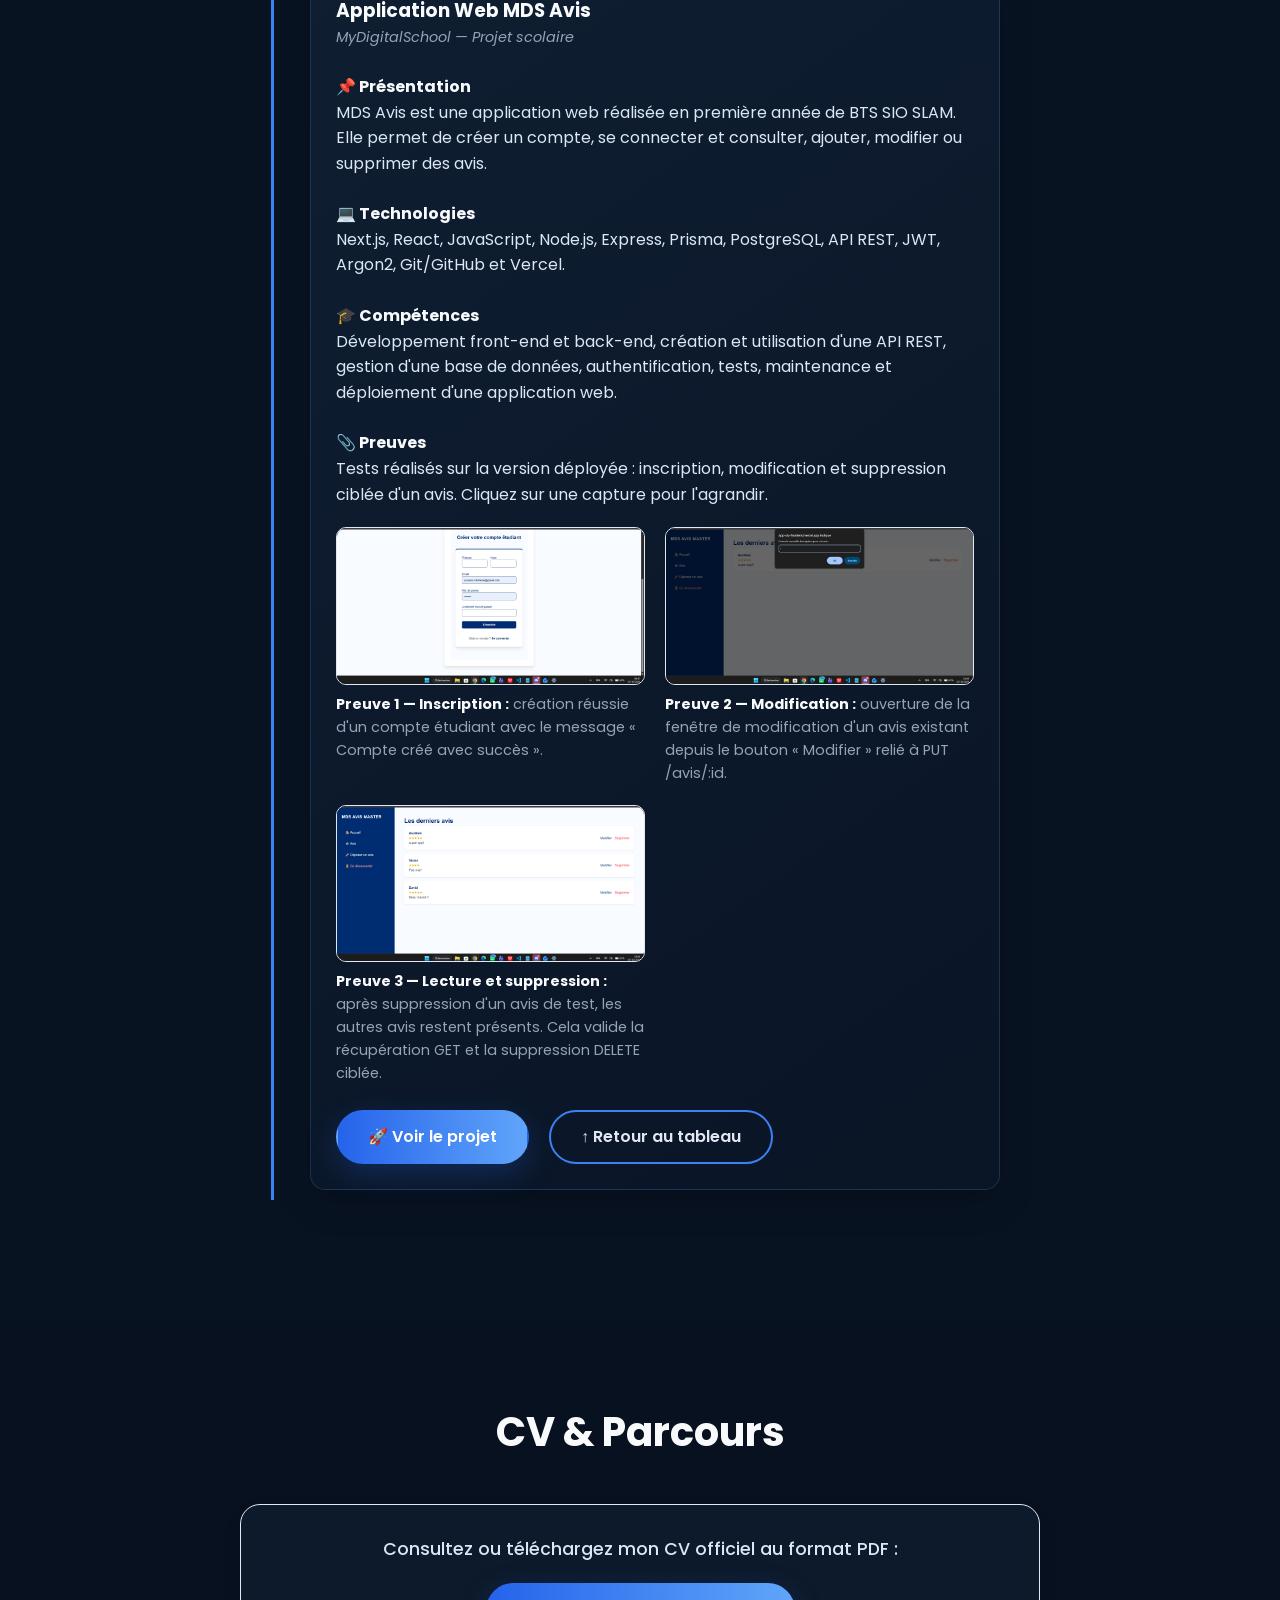
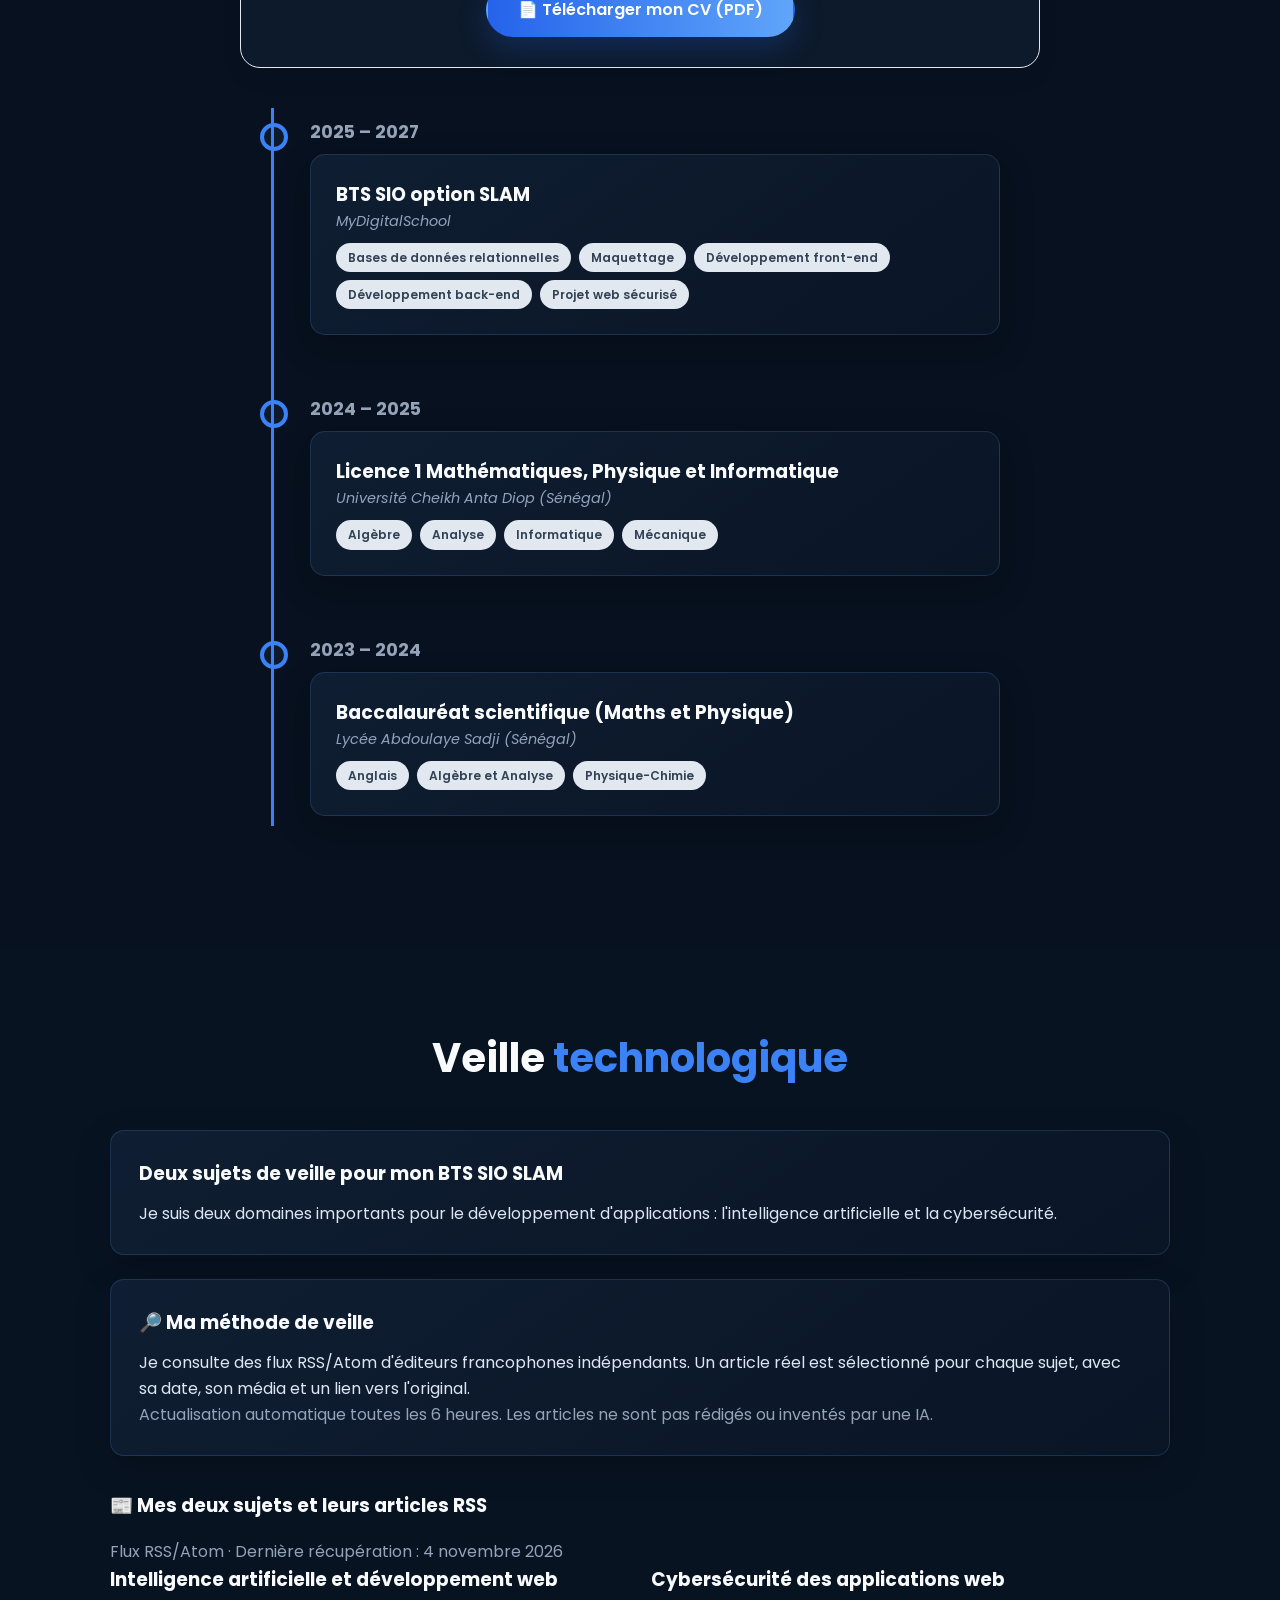
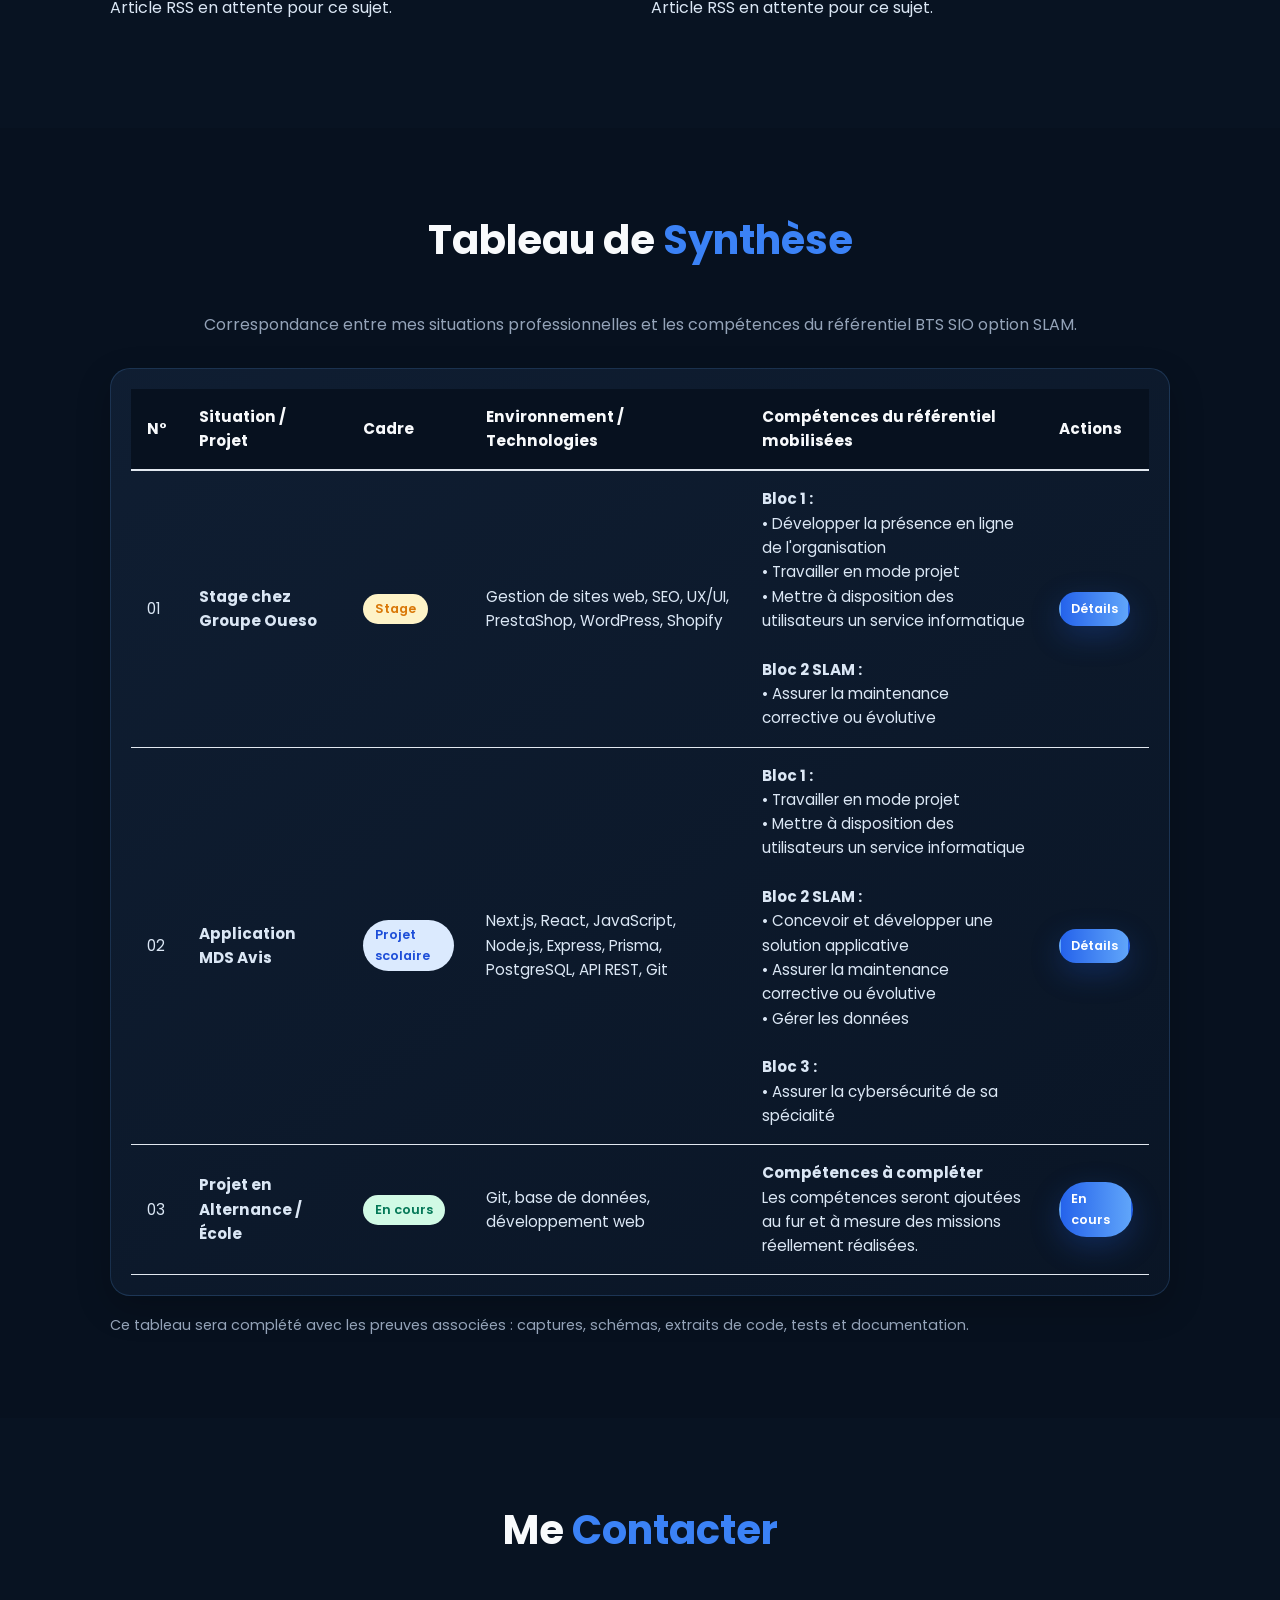
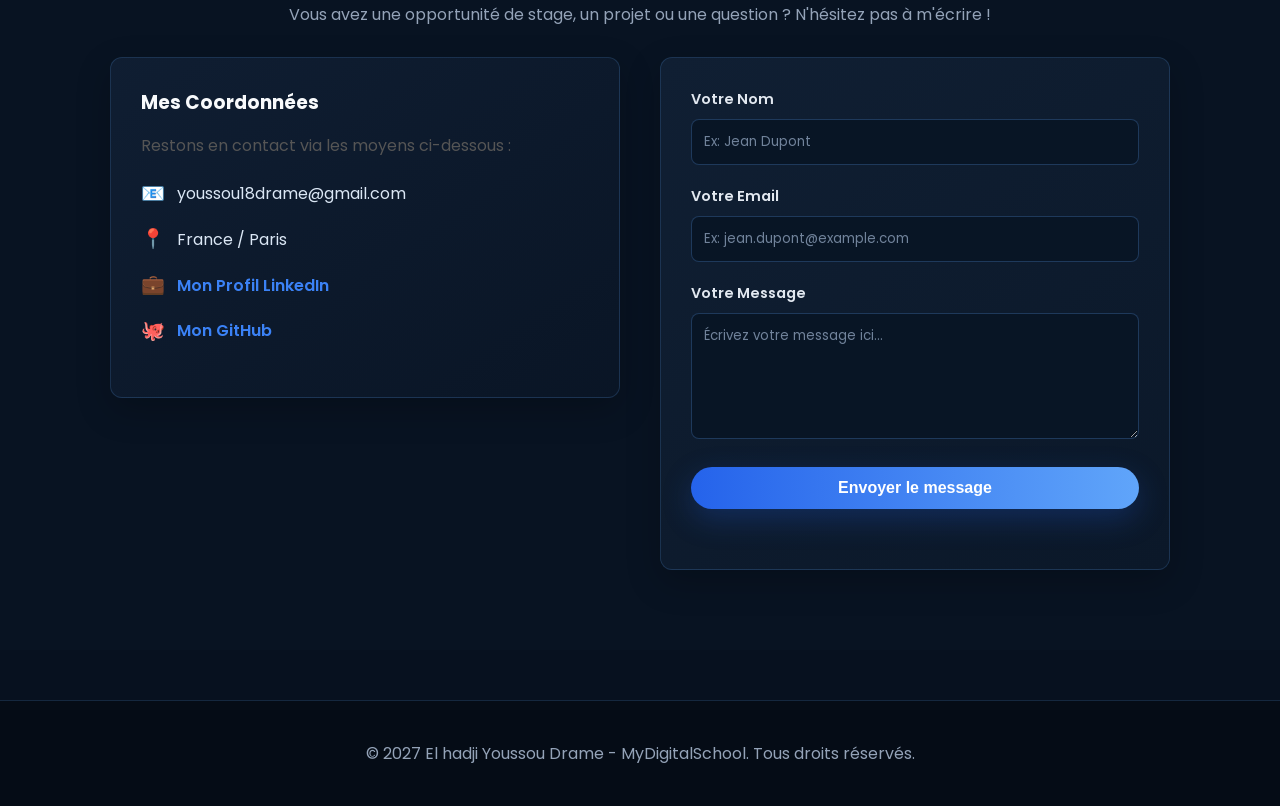
==== commit f26dda6c: "Invalidate cached static RSS display to use live RSS feed data" ====
--- a/index.html
+++ b/index.html
@@ -1480,7 +1480,7 @@
 }
 </style>
 
-<script src="script.js?v=8"></script>
+<script src="script.js?v=9"></script>
 
     <div id="preuve-modal" onclick="fermerPreuve(event)" style="display:none;position:fixed;inset:0;z-index:10000;background:rgba(0,0,0,.92);align-items:center;justify-content:center;padding:20px;">
         <button type="button" onclick="fermerPreuve()" aria-label="Fermer" style="position:absolute;top:18px;right:24px;border:0;background:none;color:white;font-size:38px;cursor:pointer;">×</button>
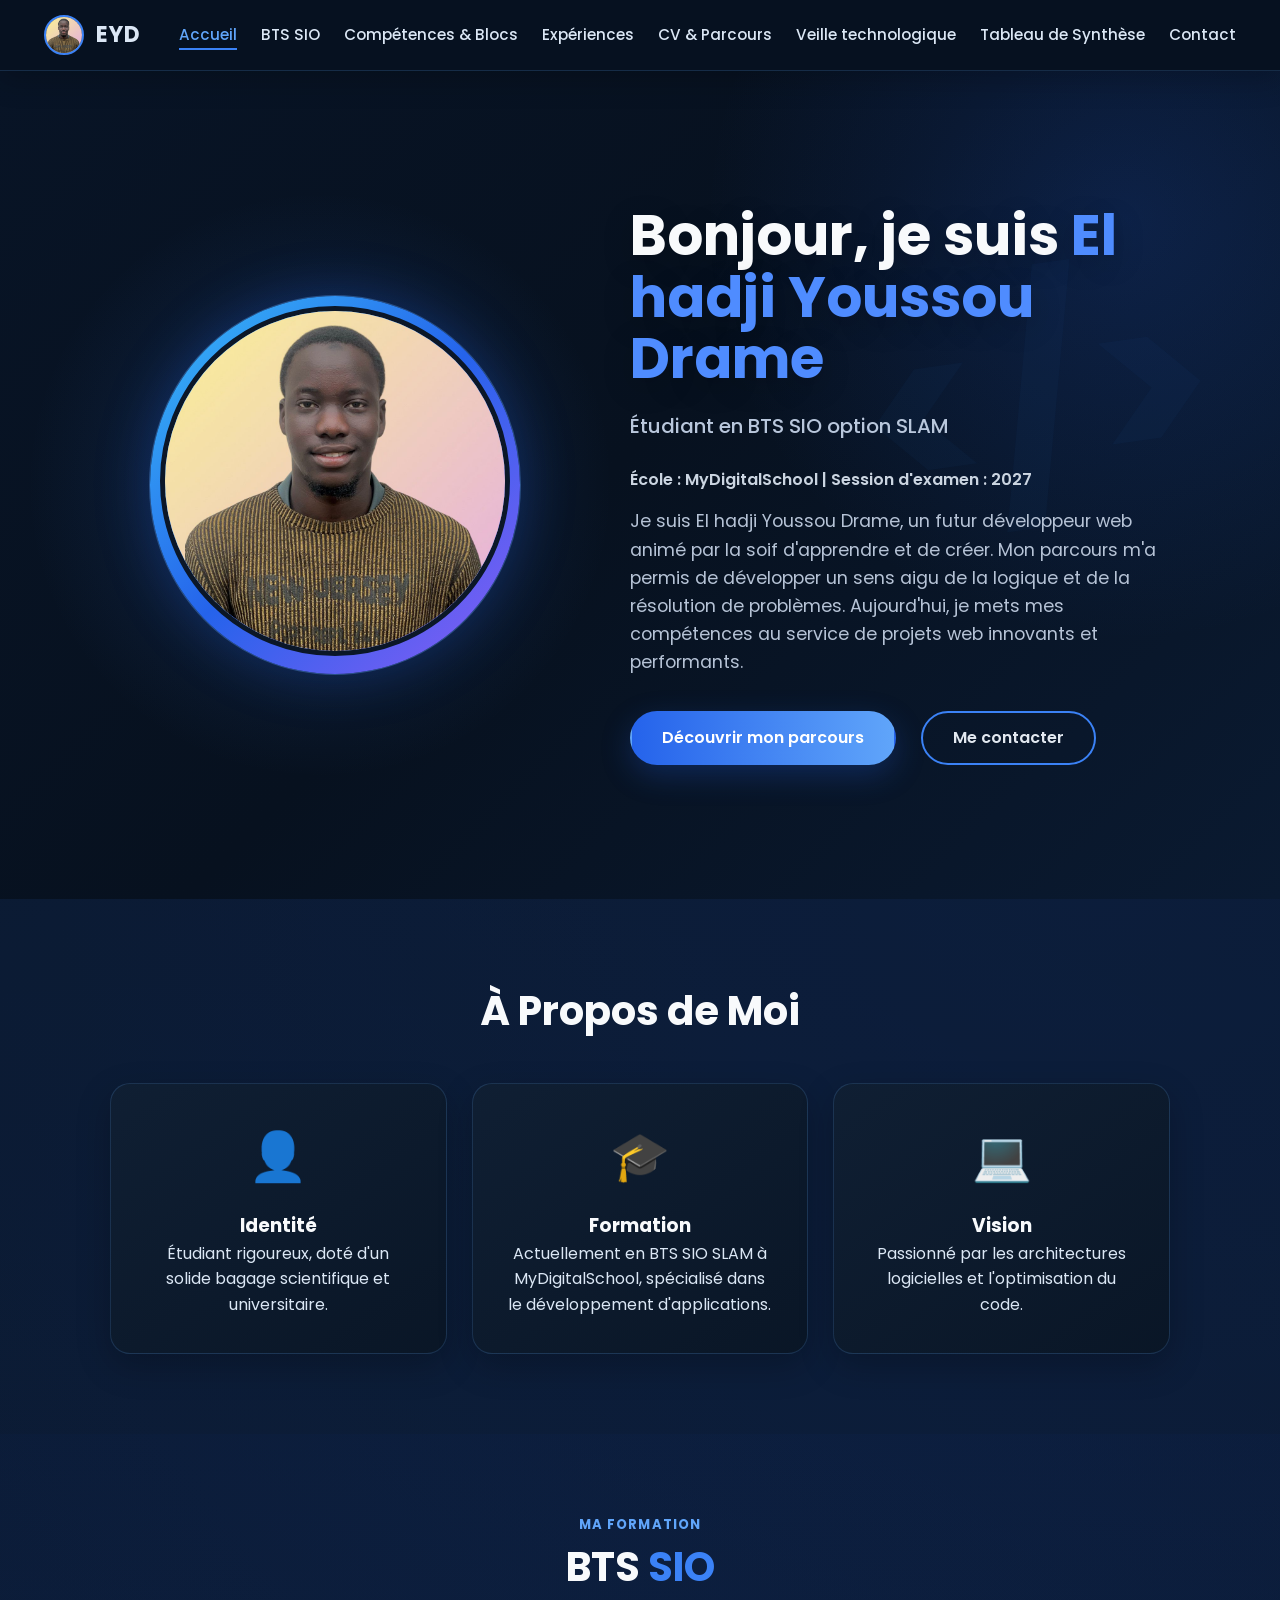
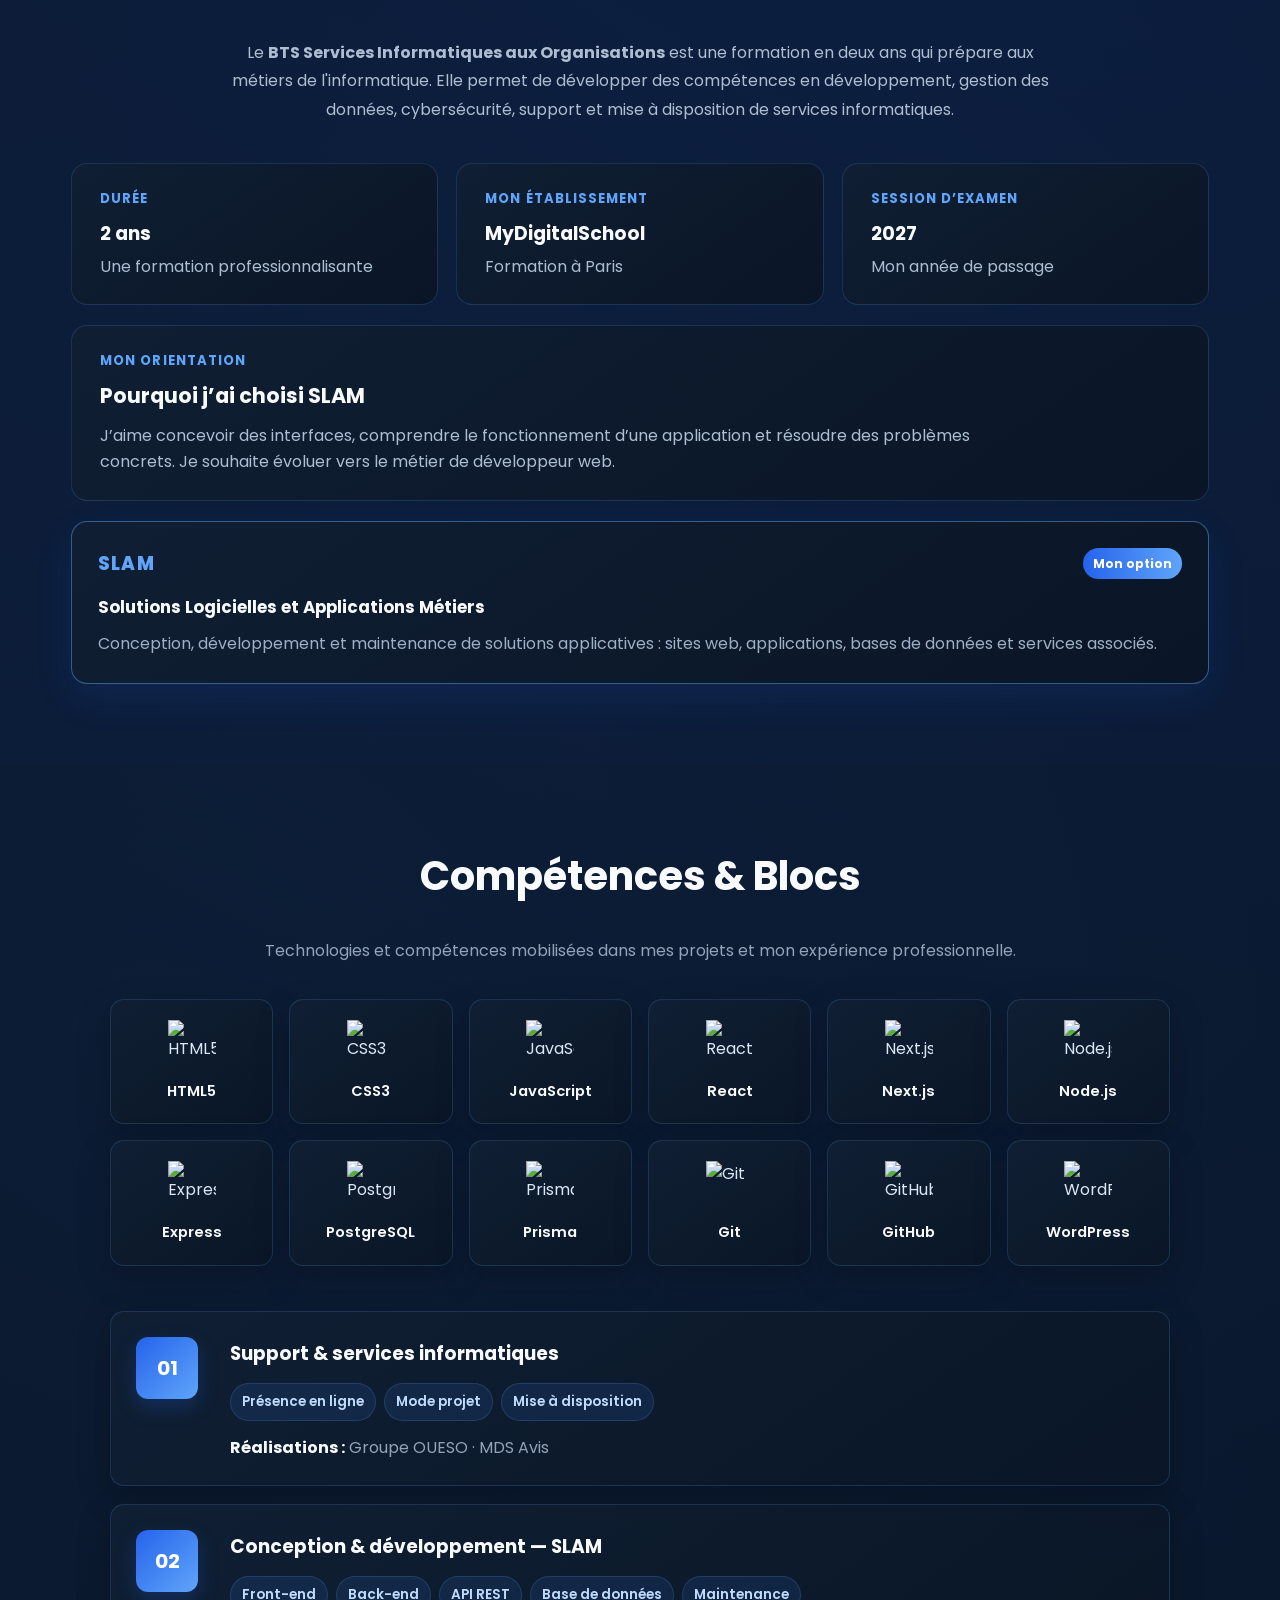
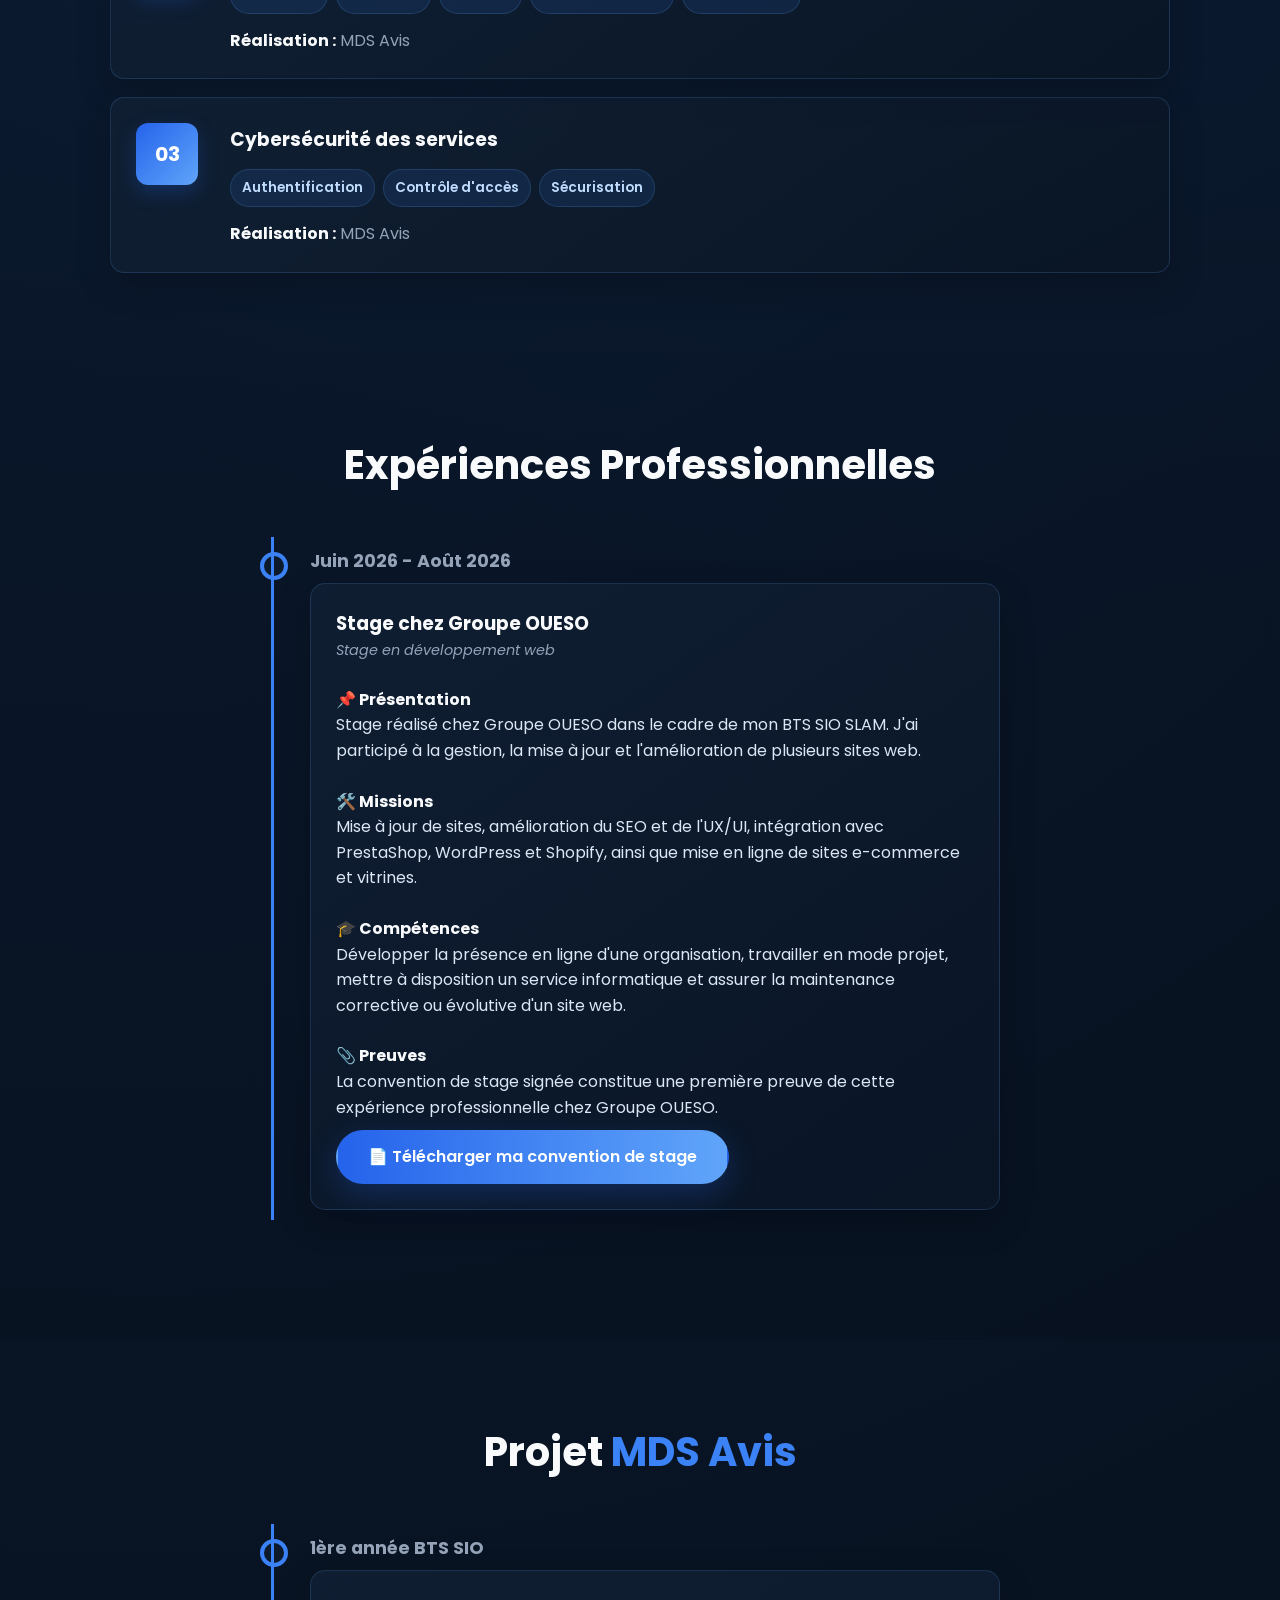
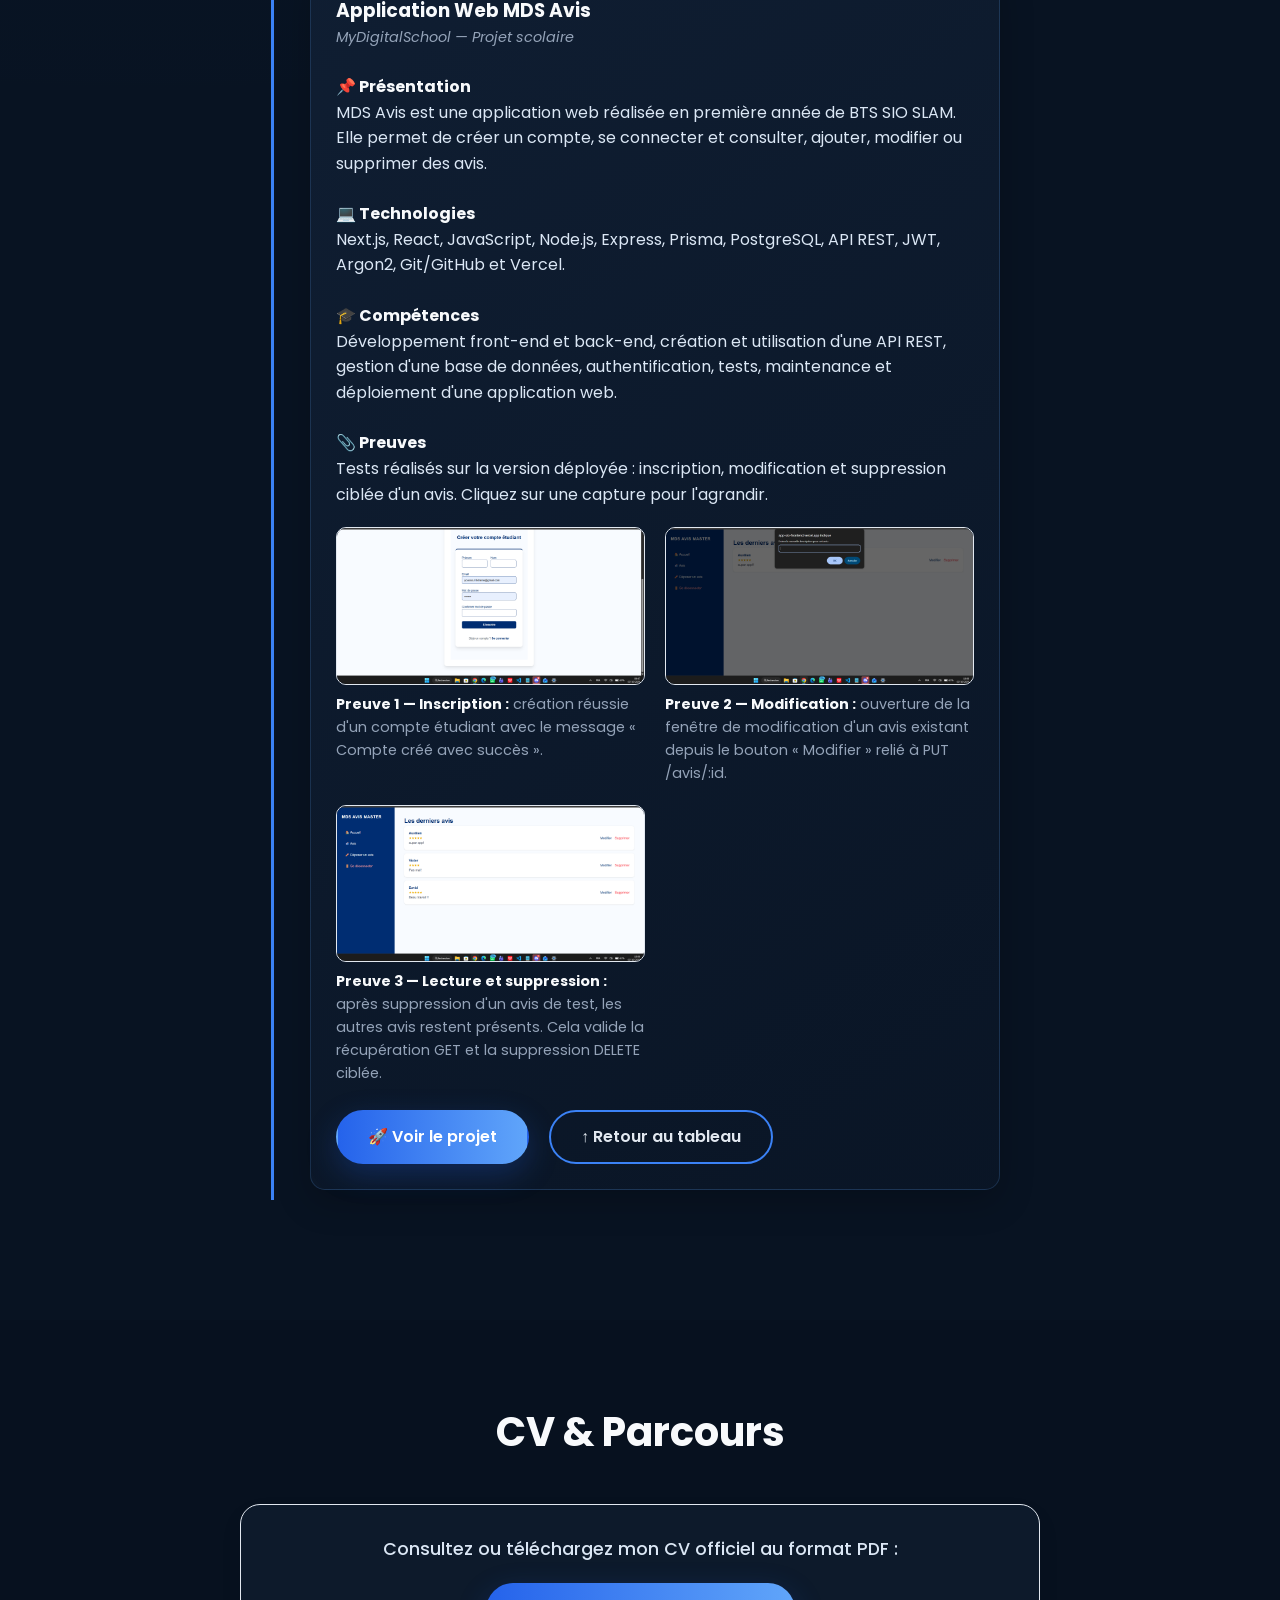
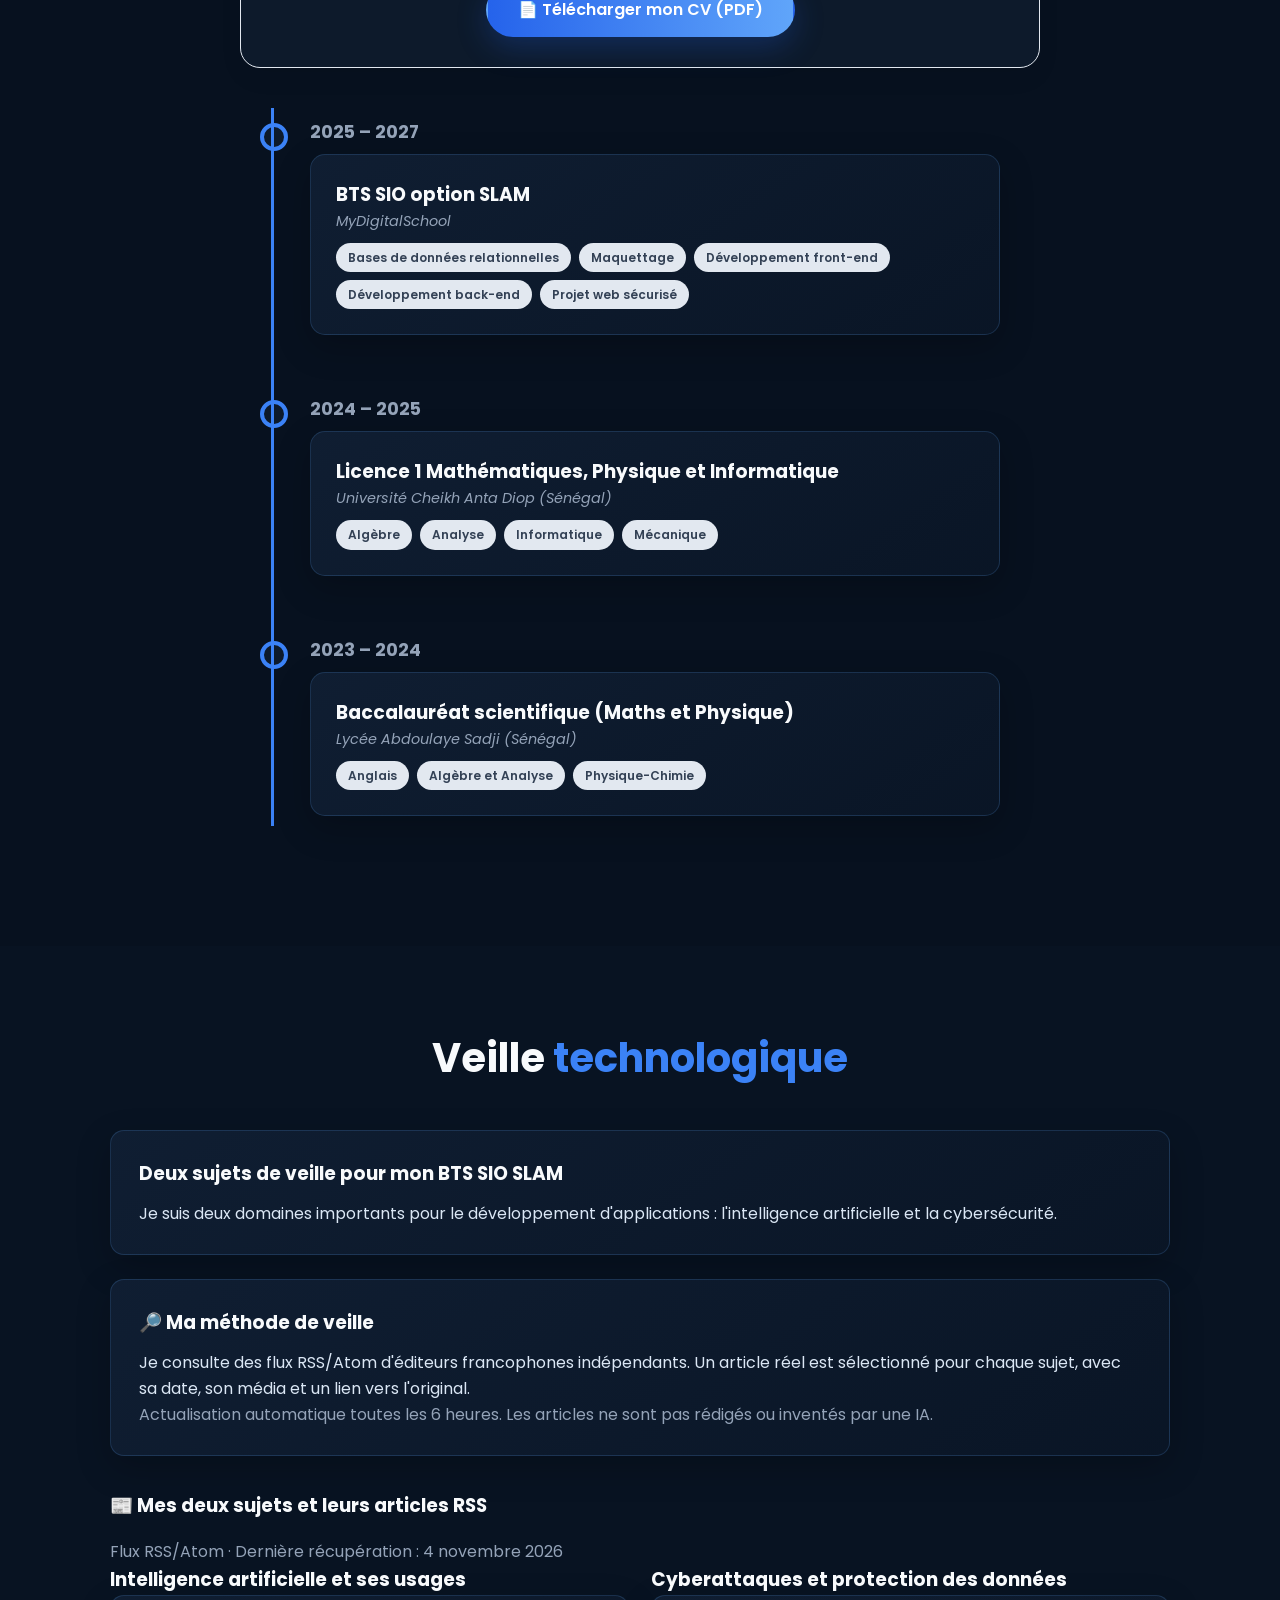
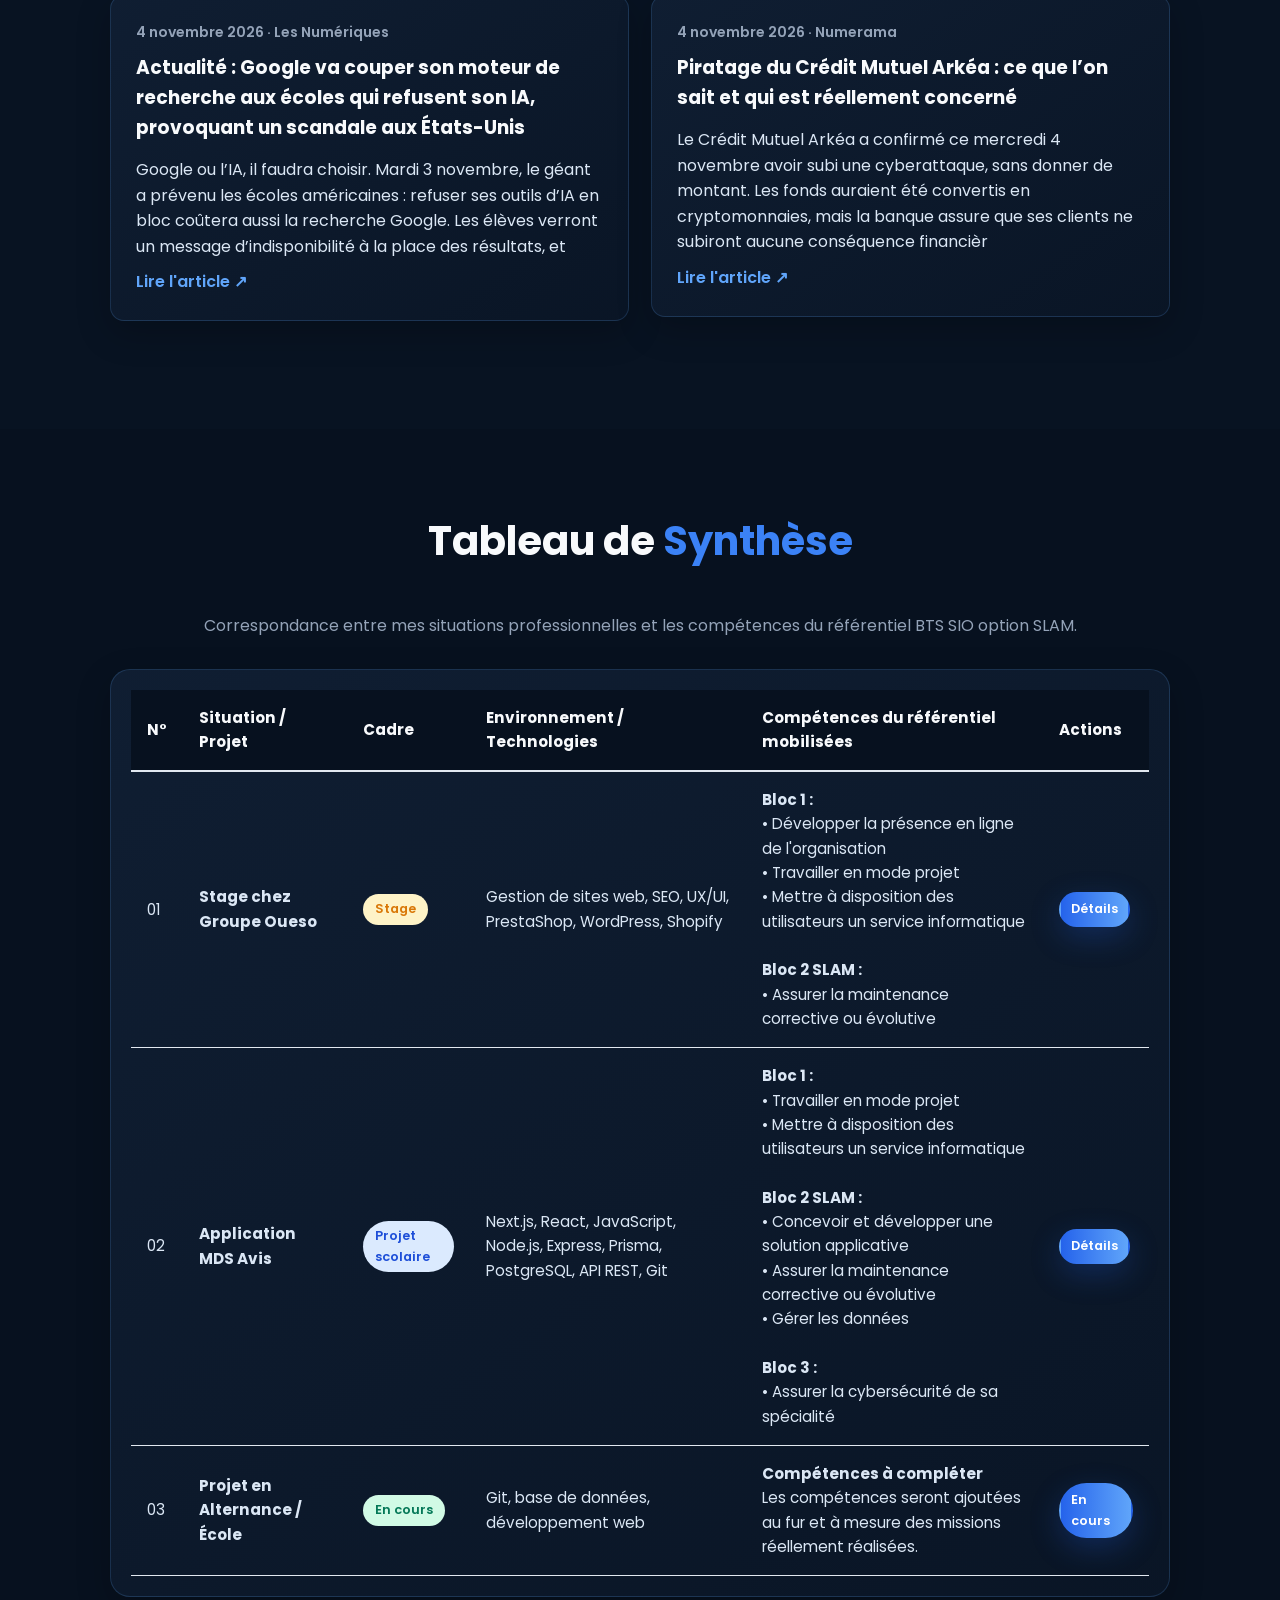
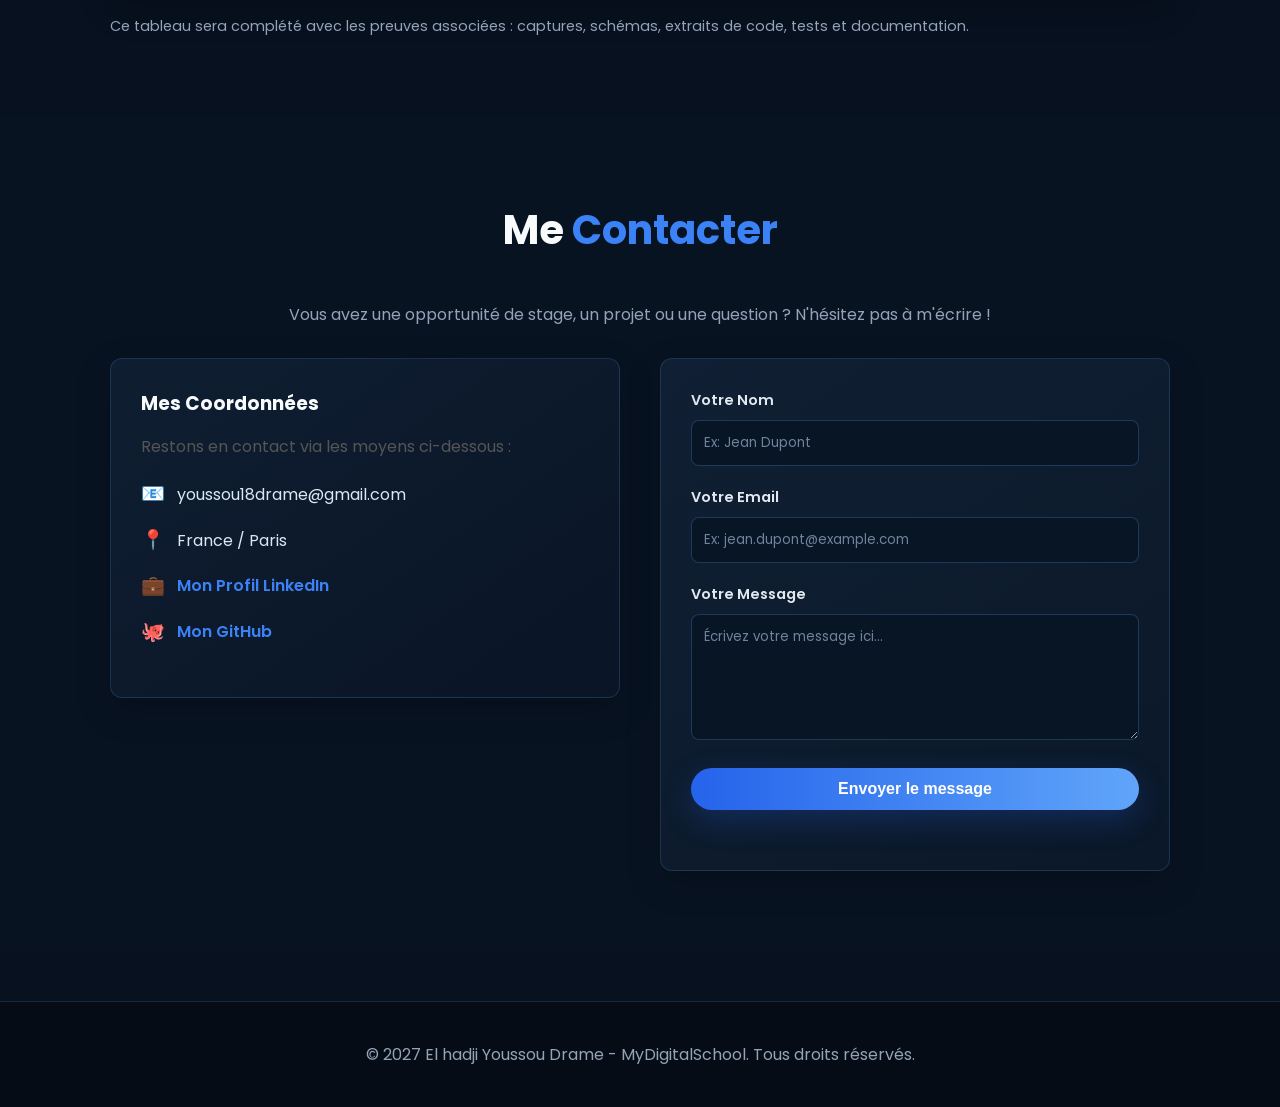
==== commit f37eb105: "Update portfolio watch titles and clear stale RSS cache" ====
--- a/index.html
+++ b/index.html
@@ -1480,7 +1480,7 @@
 }
 </style>
 
-<script src="script.js?v=9"></script>
+<script src="script.js?v=10"></script>
 
     <div id="preuve-modal" onclick="fermerPreuve(event)" style="display:none;position:fixed;inset:0;z-index:10000;background:rgba(0,0,0,.92);align-items:center;justify-content:center;padding:20px;">
         <button type="button" onclick="fermerPreuve()" aria-label="Fermer" style="position:absolute;top:18px;right:24px;border:0;background:none;color:white;font-size:38px;cursor:pointer;">×</button>
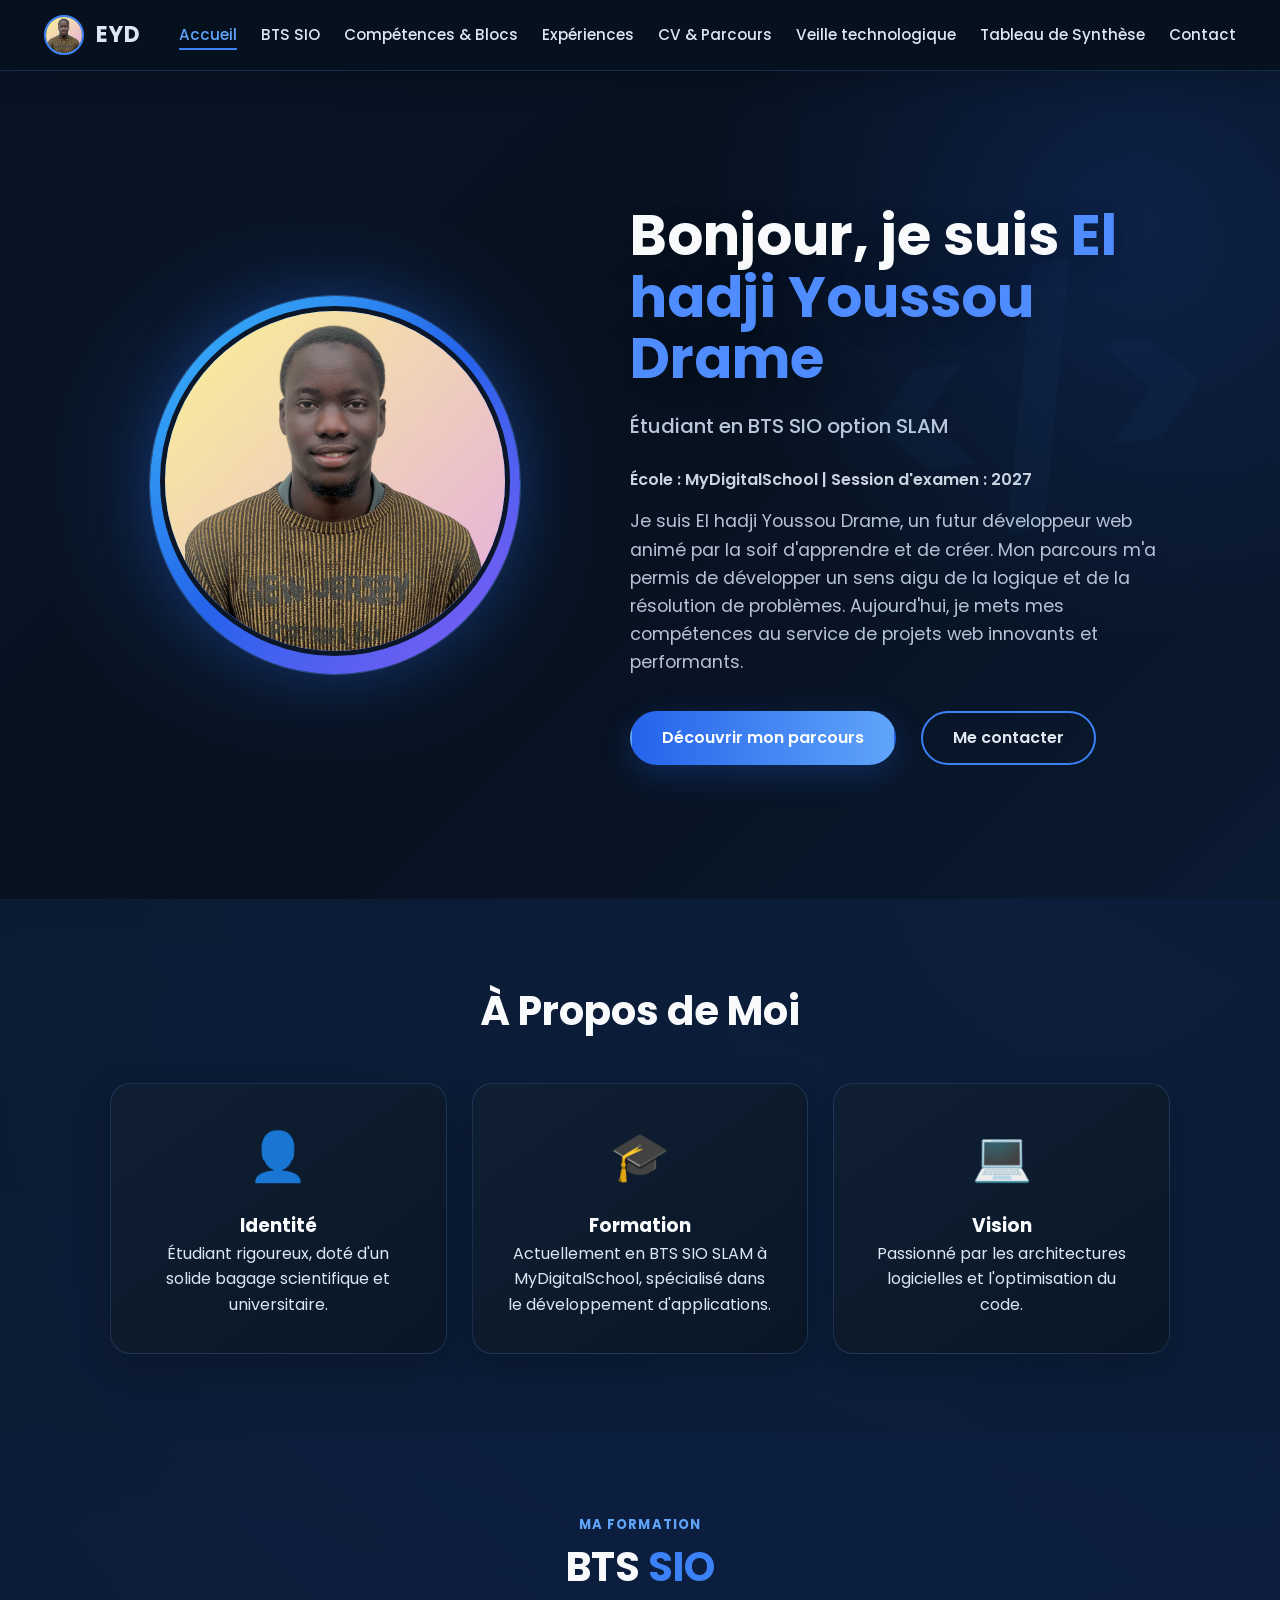
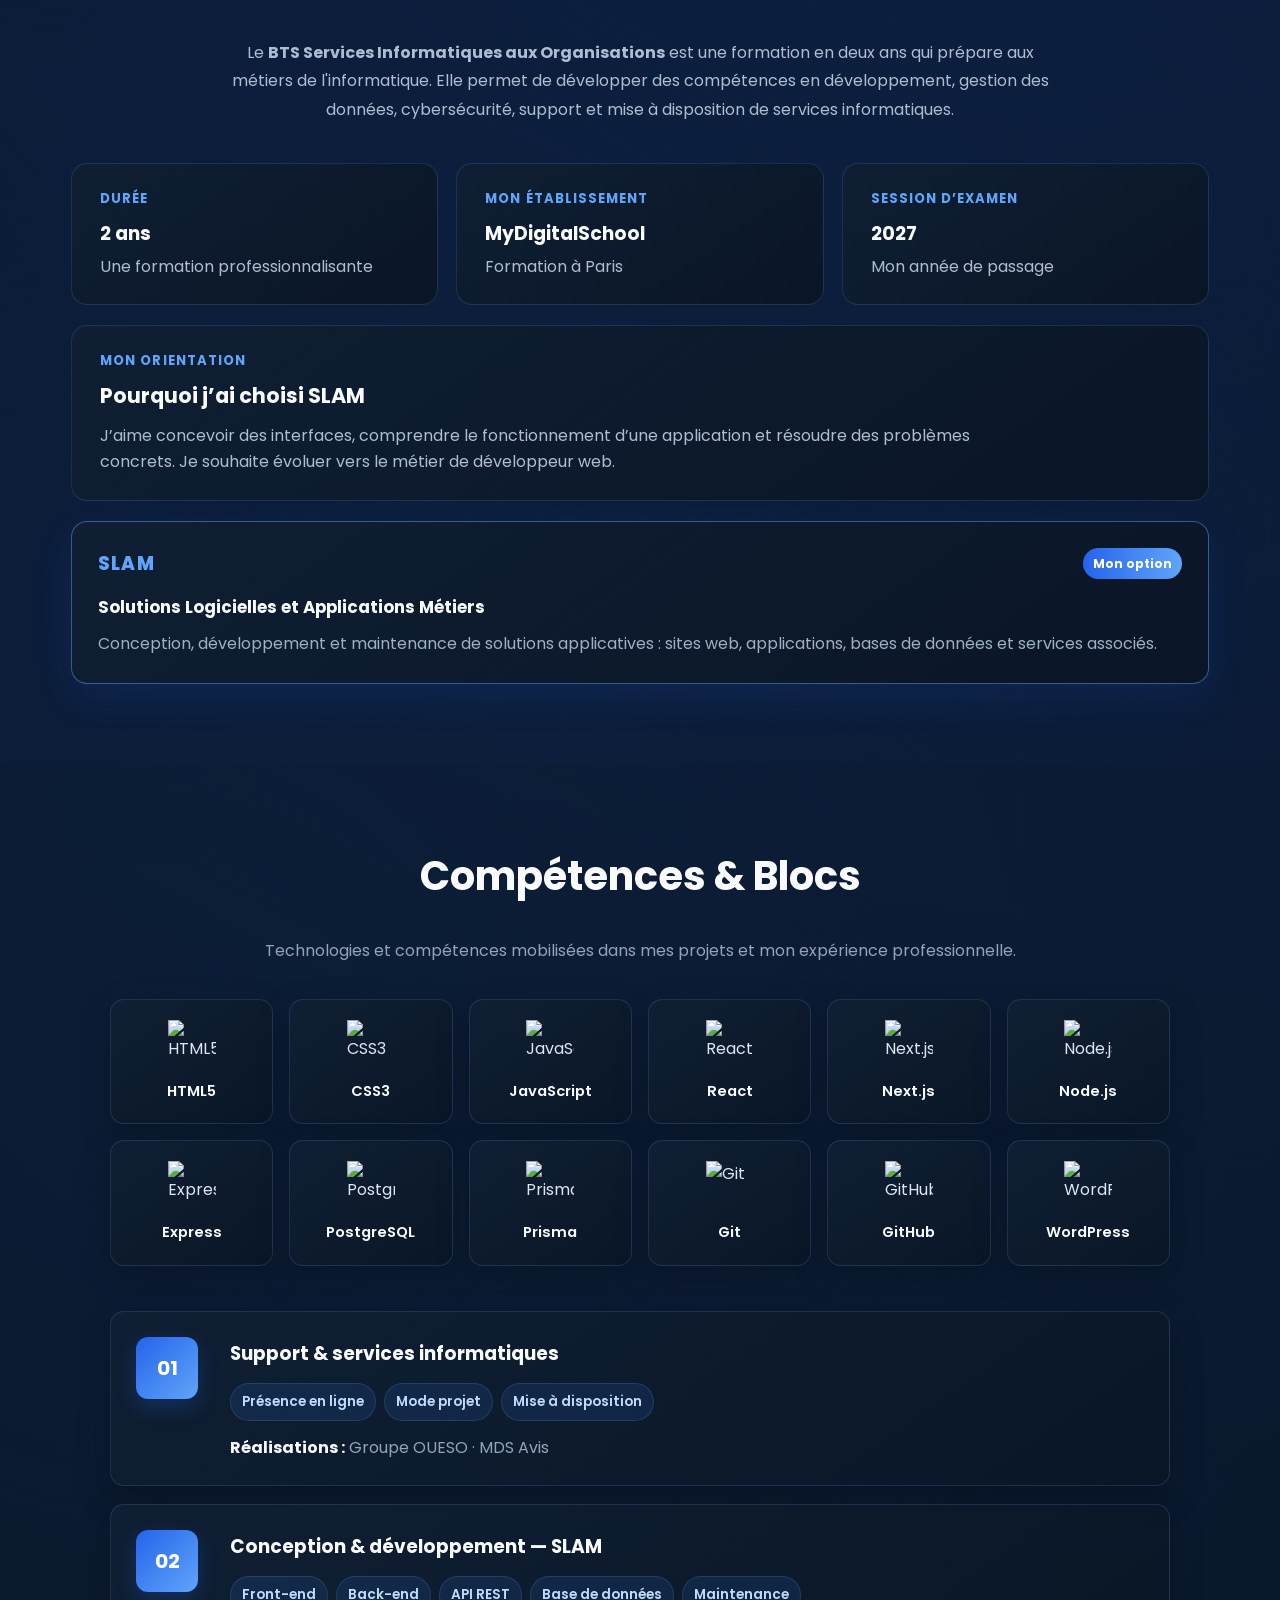
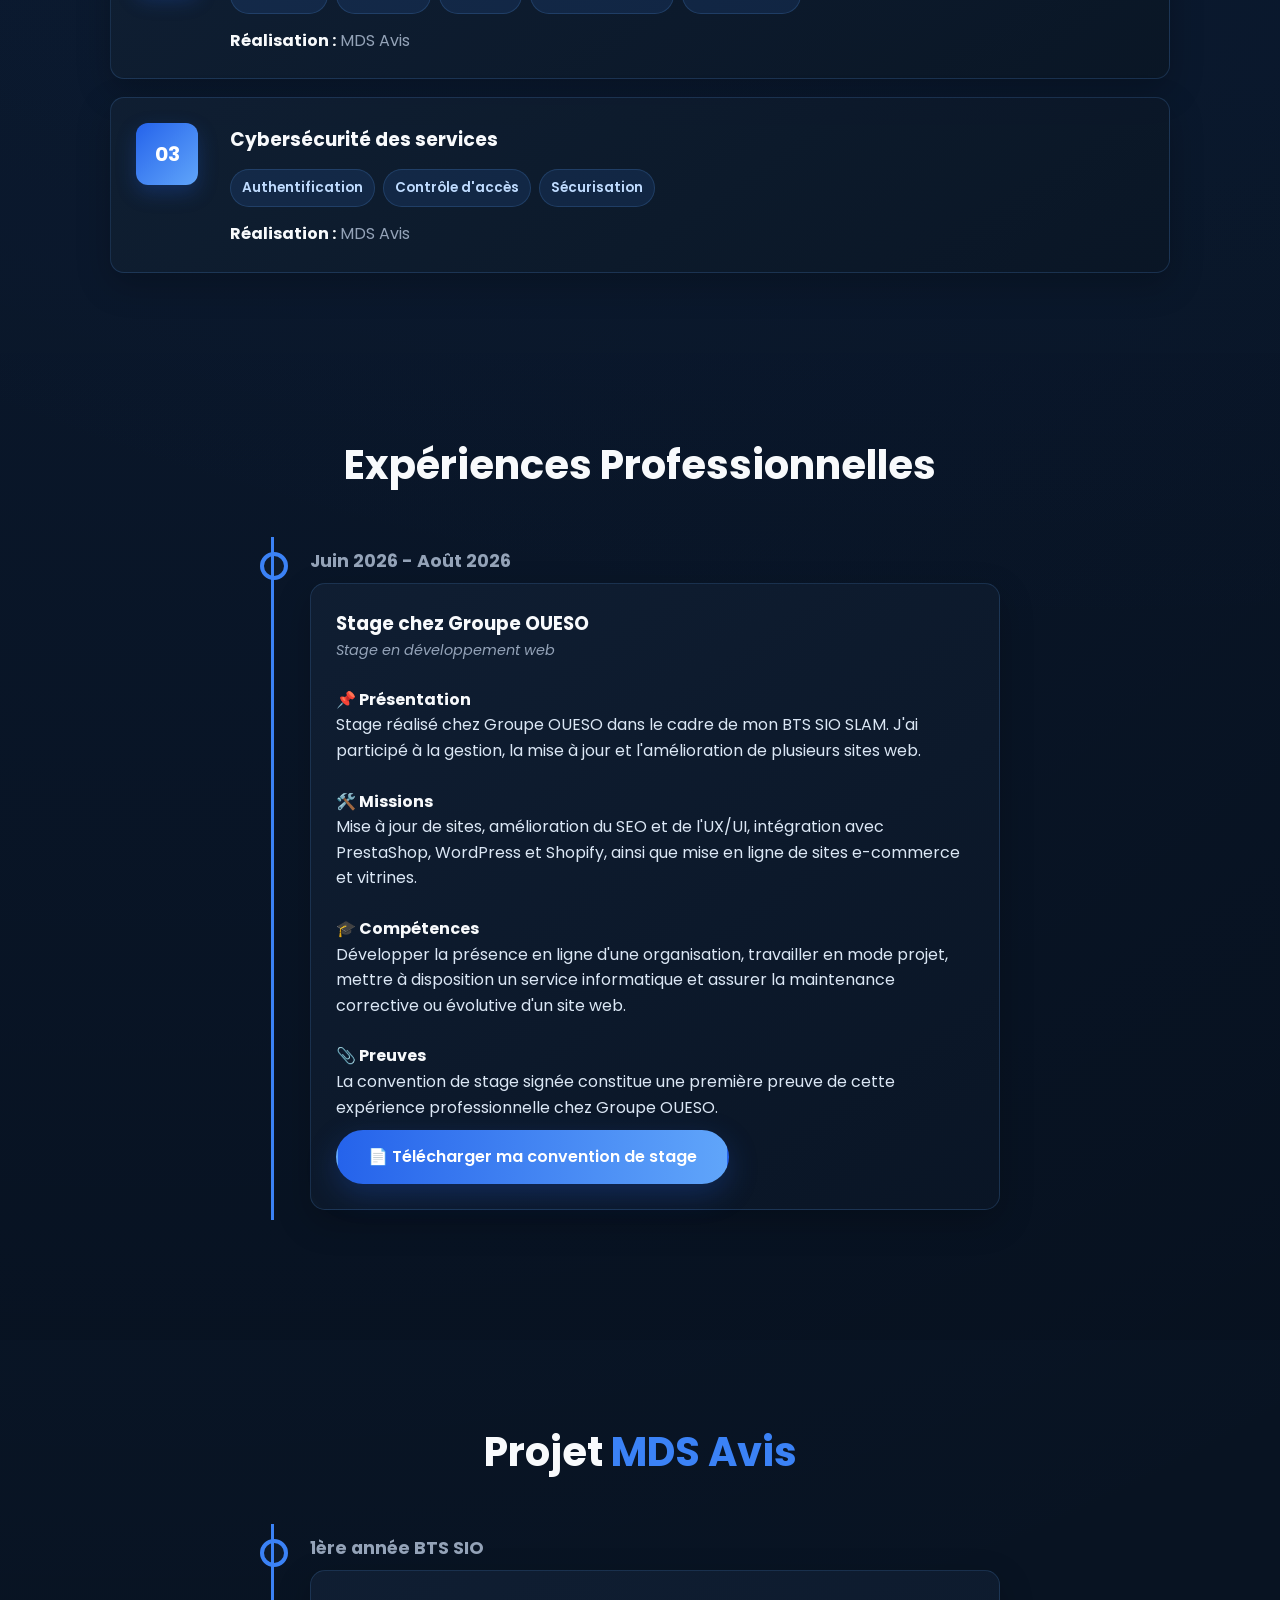
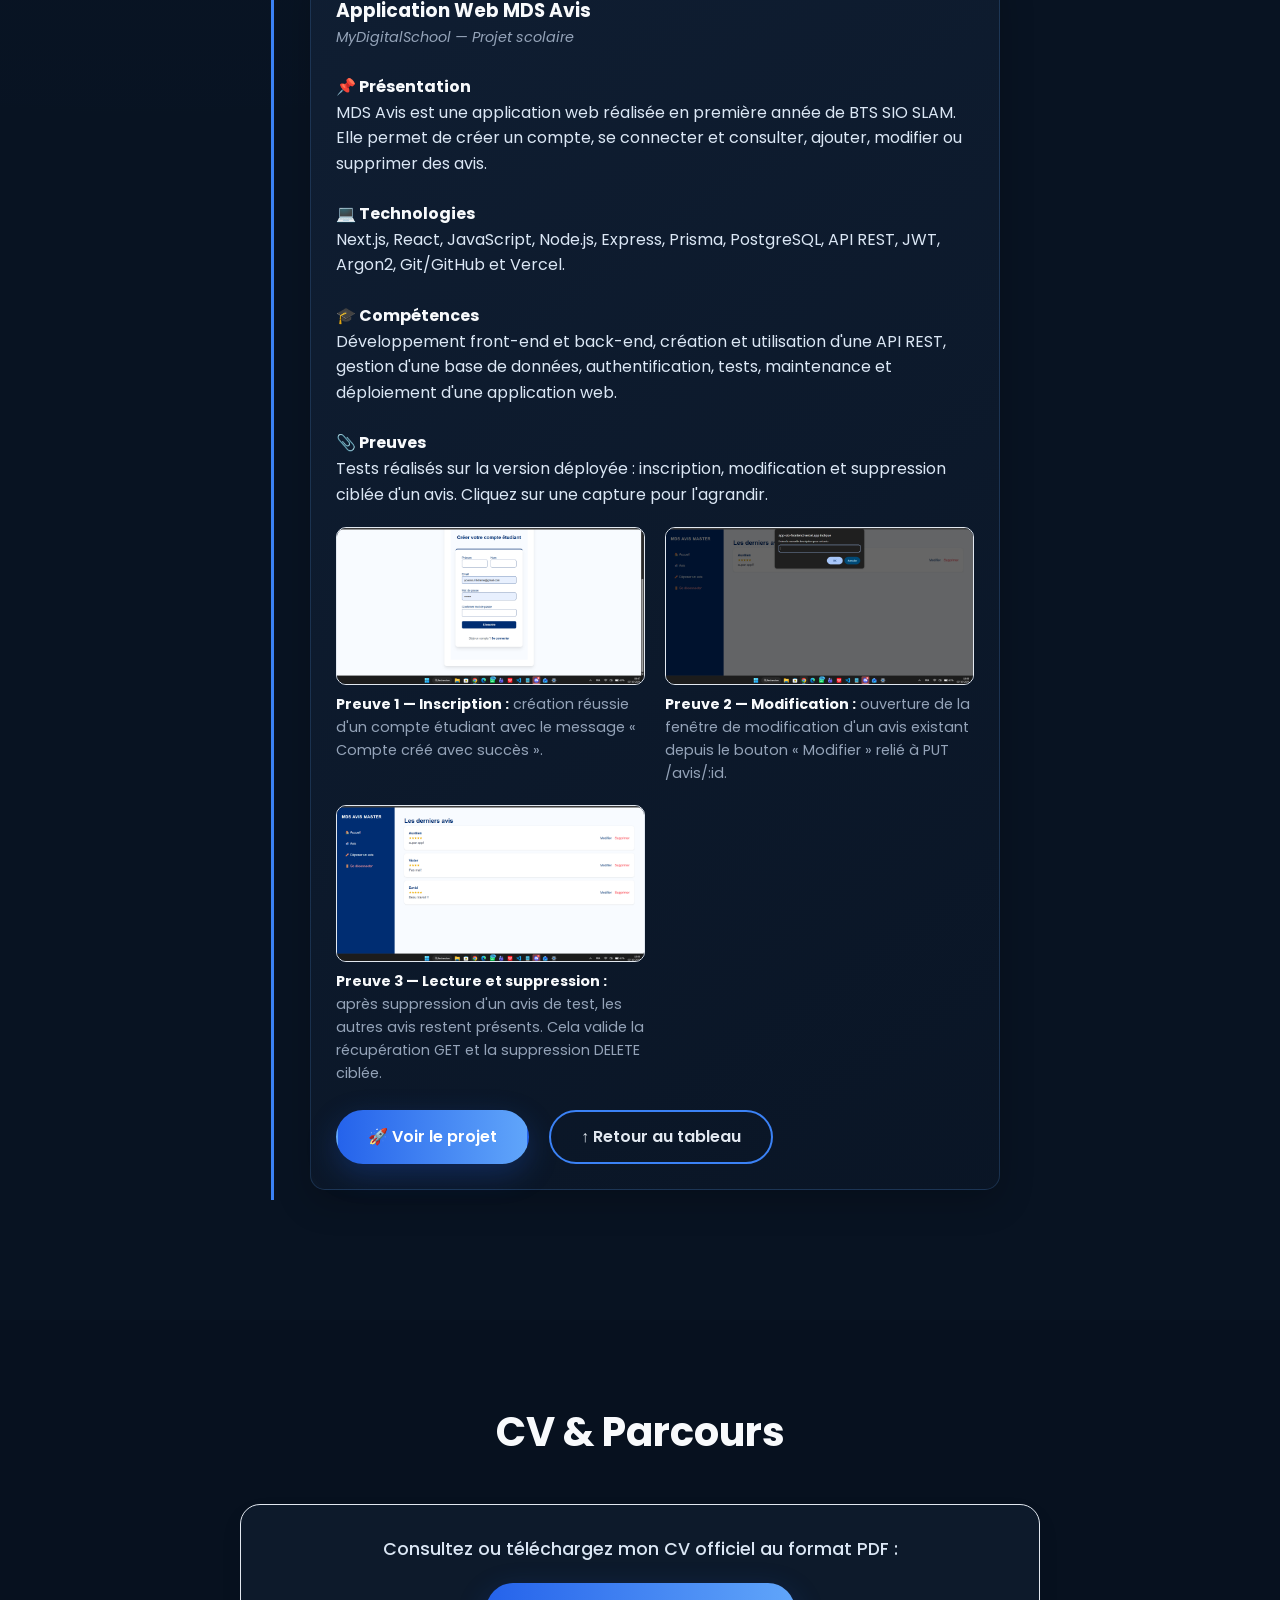
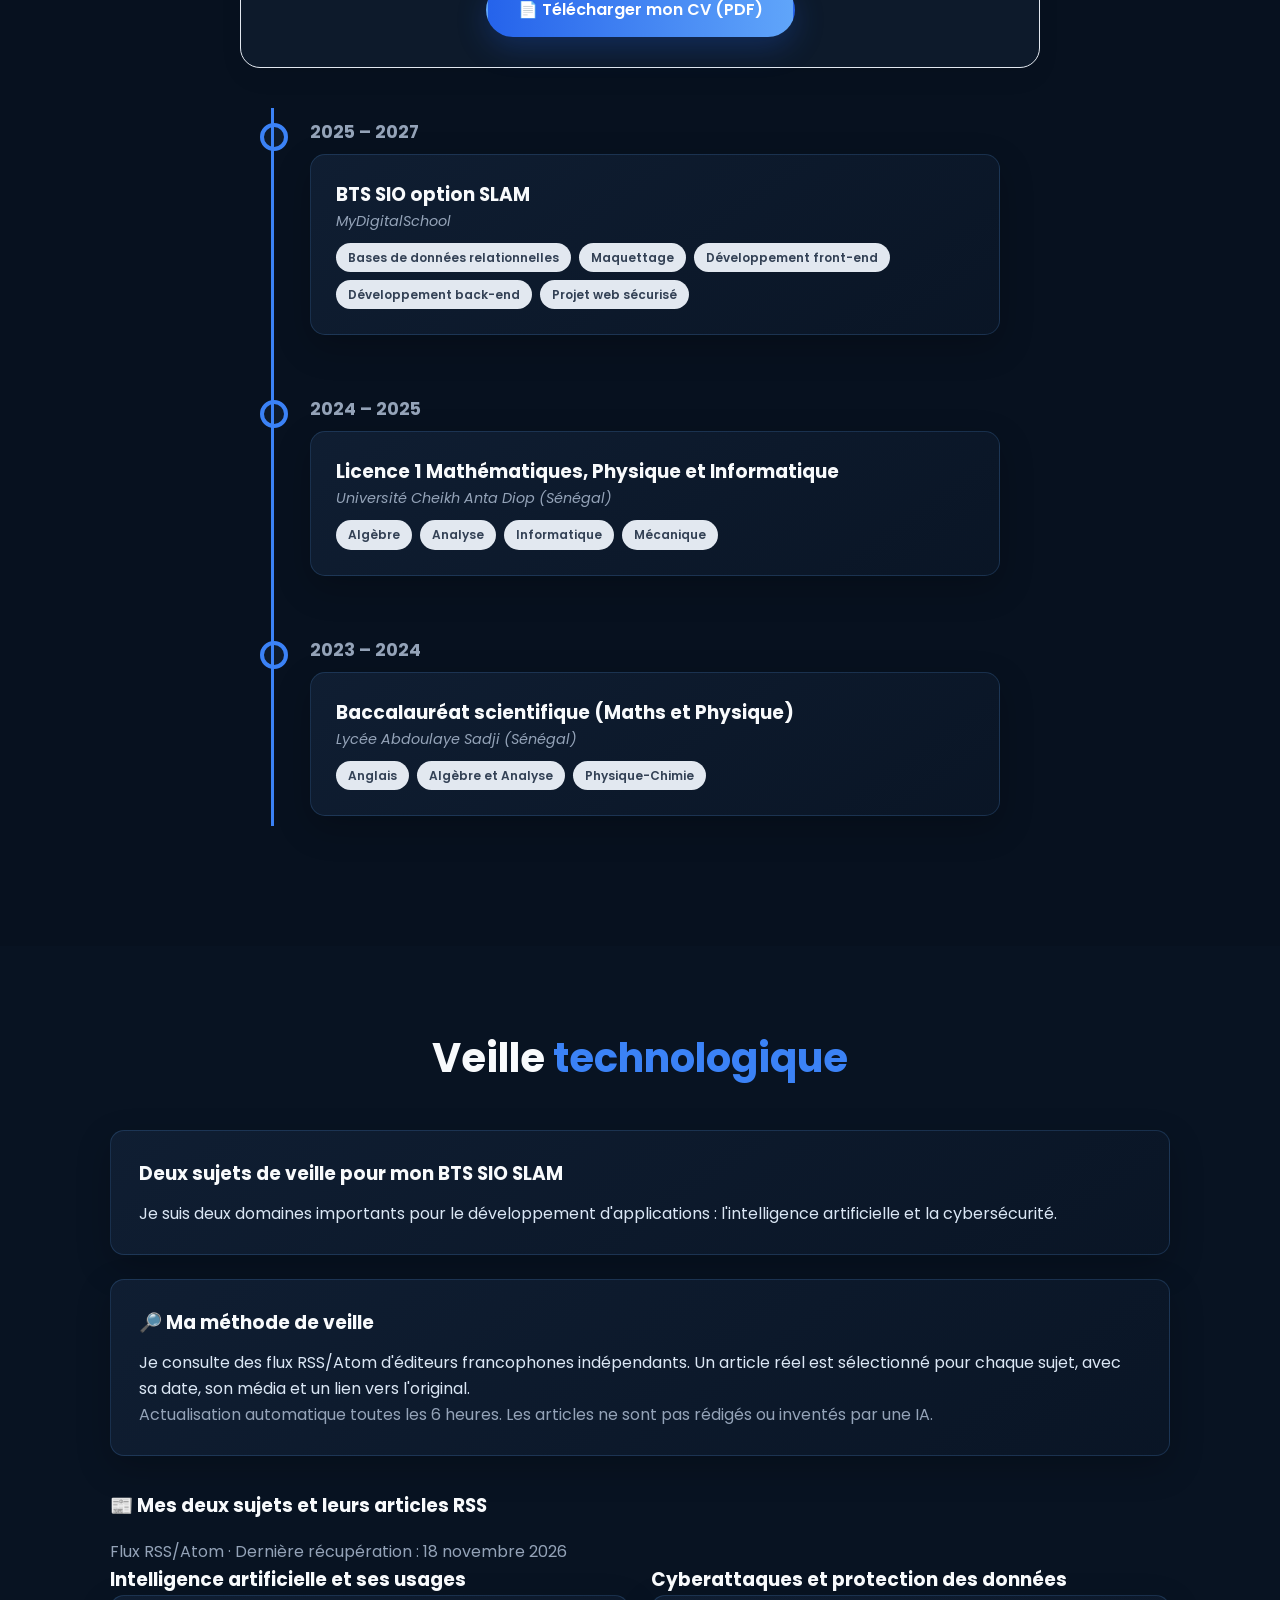
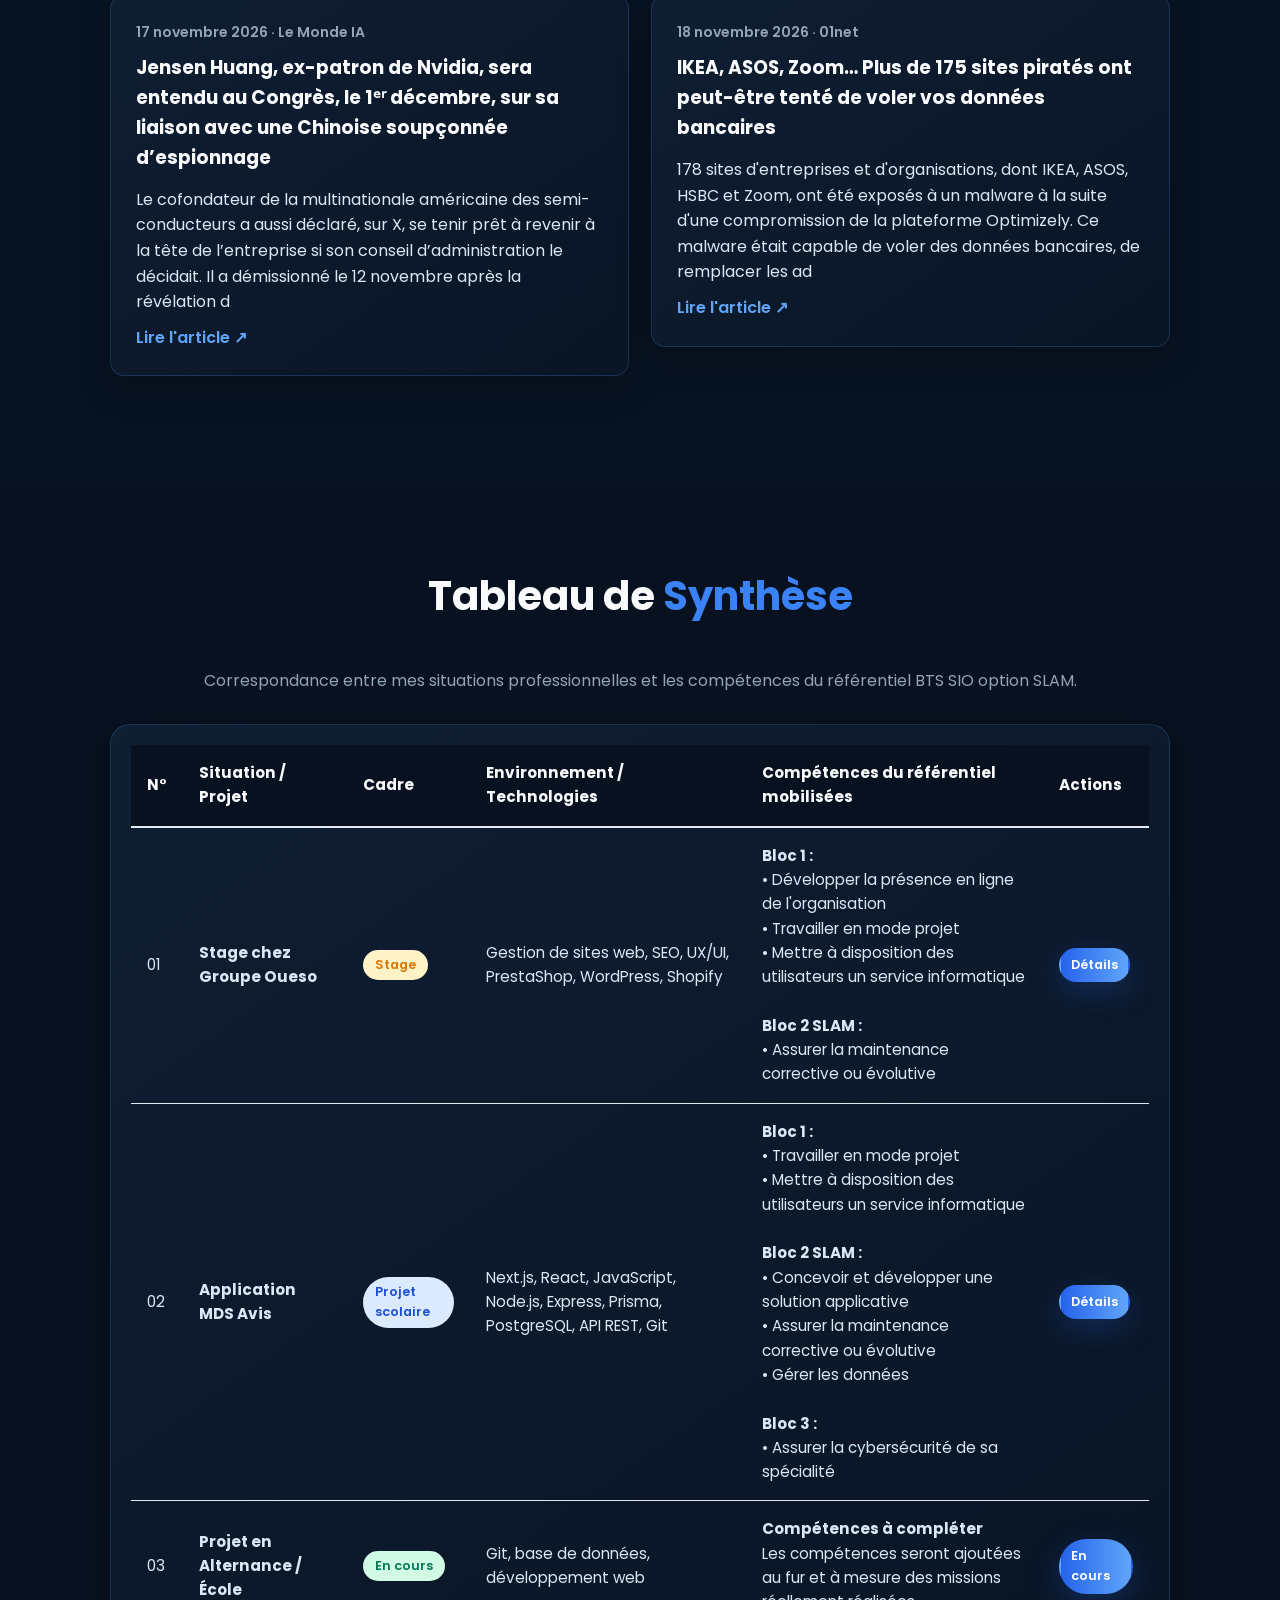
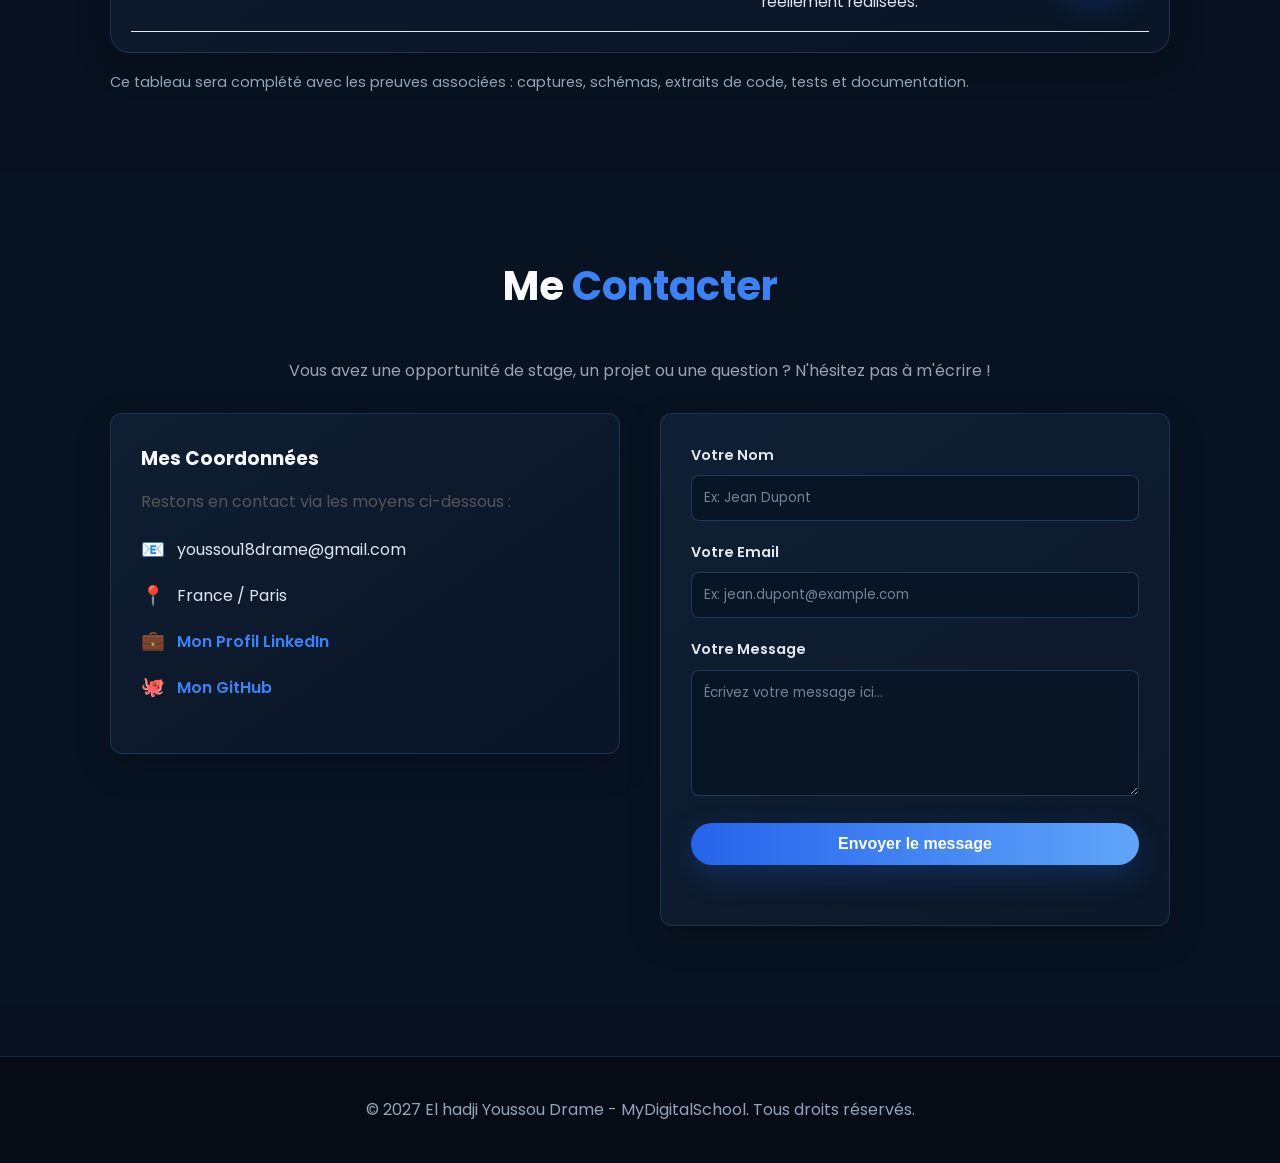
==== commit ab55689c: "fix: apply mobile proof grid and refresh stylesheet (refs #1)" ====
--- a/index.html
+++ b/index.html
@@ -22,7 +22,7 @@
     <link rel="manifest" href="manifest.webmanifest">
     <meta name="theme-color" content="#ffffff">
 
-    <link rel="stylesheet" href="style.css?v=26">
+    <link rel="stylesheet" href="style.css?v=27">
 
 </head>
 
@@ -512,7 +512,7 @@
                                 et suppression ciblée d'un avis. Cliquez sur une capture pour l'agrandir.
                             </p>
 
-                            <div style="display:grid;grid-template-columns:repeat(auto-fit,minmax(260px,1fr));gap:20px;margin-top:20px;">
+                            <div class="preuves-grid" style="display:grid;grid-template-columns:repeat(auto-fit,minmax(260px,1fr));gap:20px;margin-top:20px;">
                                     <figure style="margin:0;">
                                         <button type="button" onclick="ouvrirPreuve('Capture d’écran (543).png')" title="Cliquez pour voir la capture en grand" style="display:block;width:100%;padding:0;border:0;background:none;cursor:zoom-in;">
                                             <span style="display:block;width:100%;aspect-ratio:16/8.15;overflow:hidden;border-radius:10px;border:1px solid #e2e8f0;">
--- a/style.css
+++ b/style.css
@@ -1283,3 +1283,34 @@
 
 /* Carte SLAM unique sur toute la largeur */
 #bts-sio .bts-options { grid-template-columns: minmax(0, 1fr); }
+
+
+/* Issue #1 — Affichage mobile des expériences et du tableau de synthèse */
+@media (max-width: 700px) {
+  #experiences .container, #synthese .container { min-width: 0; }
+  #experiences .timeline { width: 100%; max-width: 100%; margin: 24px auto; }
+  #experiences .timeline::after, #experiences .timeline-item::after { display: none; }
+  #experiences .timeline-item { width: 100%; min-width: 0; padding: 0; margin-bottom: 22px; }
+  #experiences .timeline-content { min-width: 0; width: 100%; padding: 16px; overflow-wrap: anywhere; }
+  #experiences .timeline-content img { max-width: 100%; height: auto; }
+  #experiences .timeline-content figure, #experiences .timeline-content button { max-width: 100%; min-width: 0; }
+  #experiences .timeline-content figcaption { font-size: .9rem !important; line-height: 1.55; overflow-wrap: anywhere; }
+  #experiences .timeline-content .btn { max-width: 100%; white-space: normal; text-align: center; }
+  #experiences .preuves-grid { display: grid !important; grid-template-columns: minmax(0,1fr) !important; gap: 16px !important; }
+  #experiences .preuves-grid img { transform: none !important; object-fit: contain; }
+  #experiences .preuves-grid figure button span { aspect-ratio: auto !important; overflow: visible !important; }
+
+  #synthese .table-container { width: 100%; max-width: 100%; padding: 0; overflow: visible; }
+  #synthese .synthese-table, #synthese .synthese-table tbody, #synthese .synthese-table tr, #synthese .synthese-table td { display: block; width: 100%; min-width: 0; }
+  #synthese .synthese-table thead { display: none; }
+  #synthese .synthese-table tbody tr { margin-bottom: 16px; padding: 12px 14px; border: 1px solid rgba(148,163,184,.3); border-radius: 12px; background: rgba(15,23,42,.65); }
+  #synthese .synthese-table td { padding: 9px 0; border-bottom: 1px solid rgba(148,163,184,.18); overflow-wrap: anywhere; white-space: normal; font-size: .93rem; line-height: 1.5; }
+  #synthese .synthese-table td:last-child { border-bottom: 0; }
+  #synthese .synthese-table td::before { display: block; margin-bottom: 3px; color: #93c5fd; font-size: .78rem; font-weight: 700; }
+  #synthese .synthese-table td:nth-child(1)::before { content: "N°"; }
+  #synthese .synthese-table td:nth-child(2)::before { content: "Situation / Projet"; }
+  #synthese .synthese-table td:nth-child(3)::before { content: "Cadre"; }
+  #synthese .synthese-table td:nth-child(4)::before { content: "Environnement / Technologies"; }
+  #synthese .synthese-table td:nth-child(5)::before { content: "Compétences mobilisées"; }
+  #synthese .synthese-table td:nth-child(6)::before { content: "Actions"; }
+}
